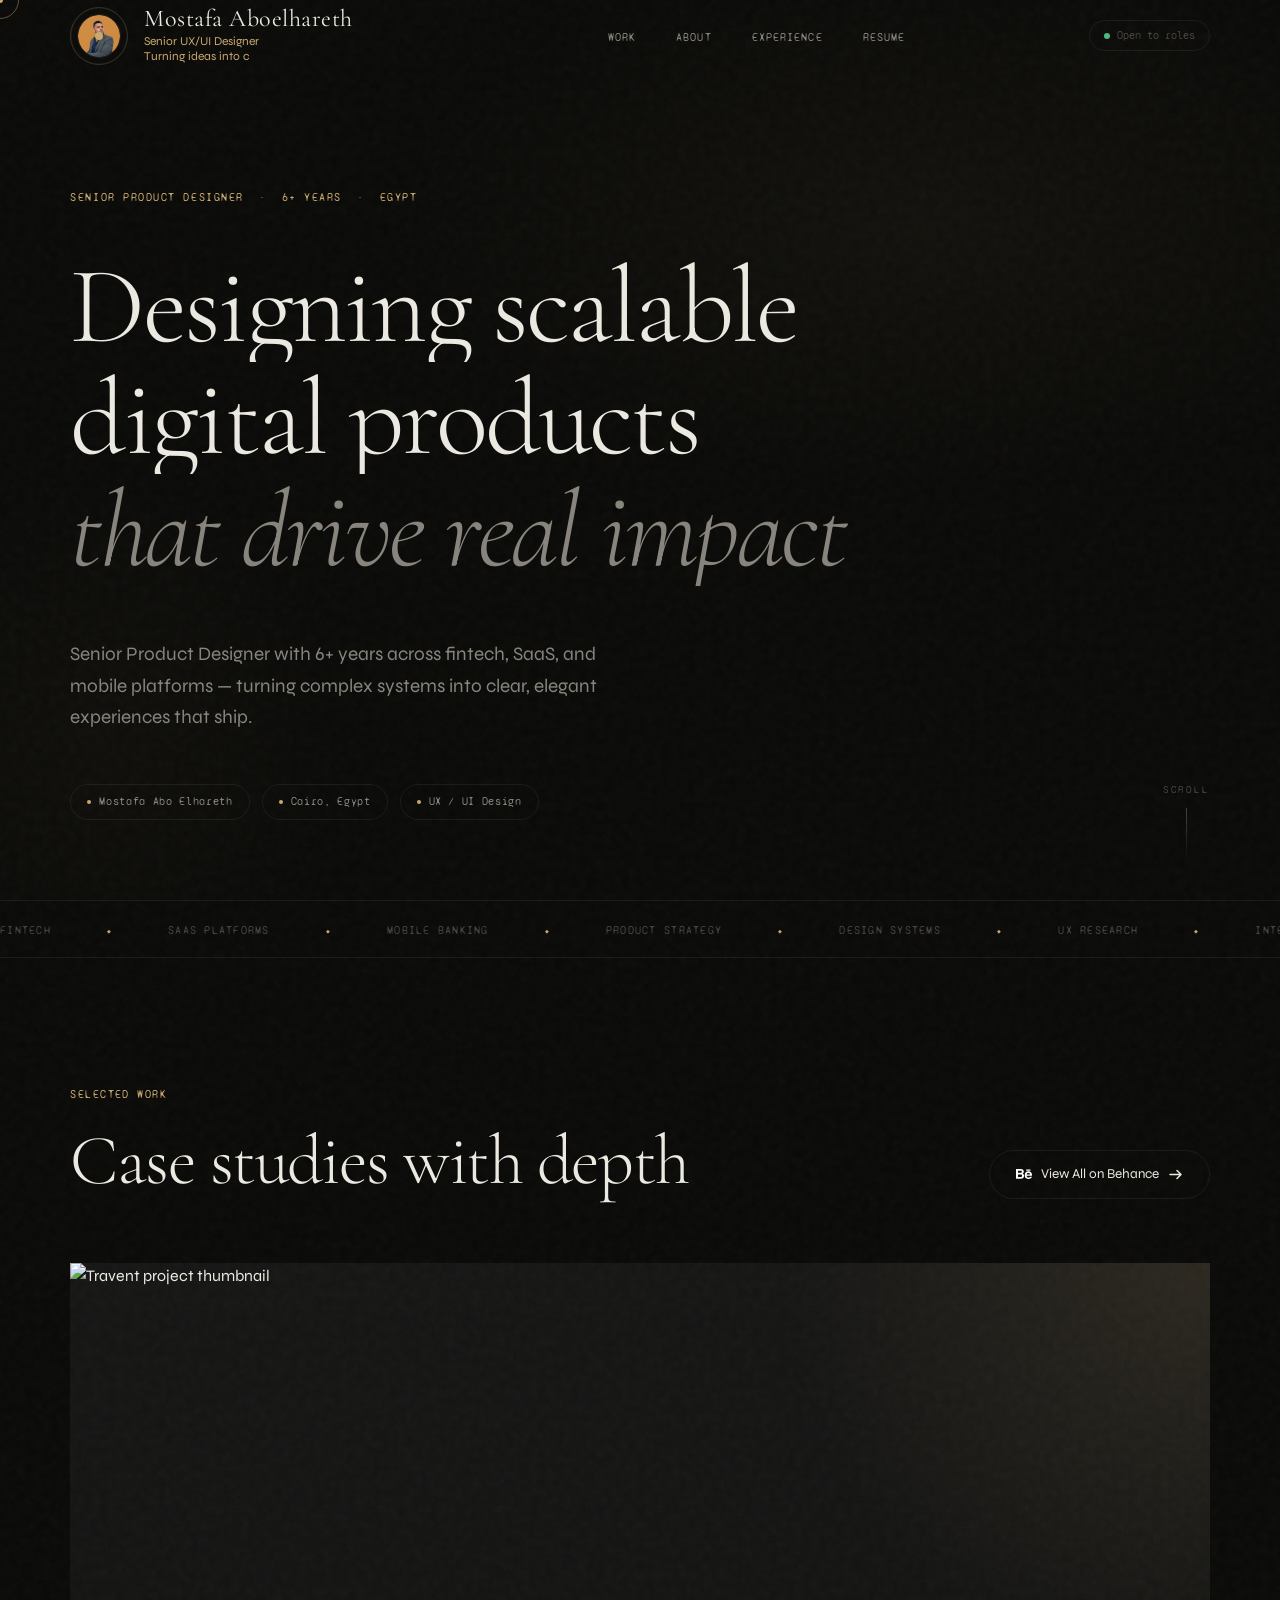
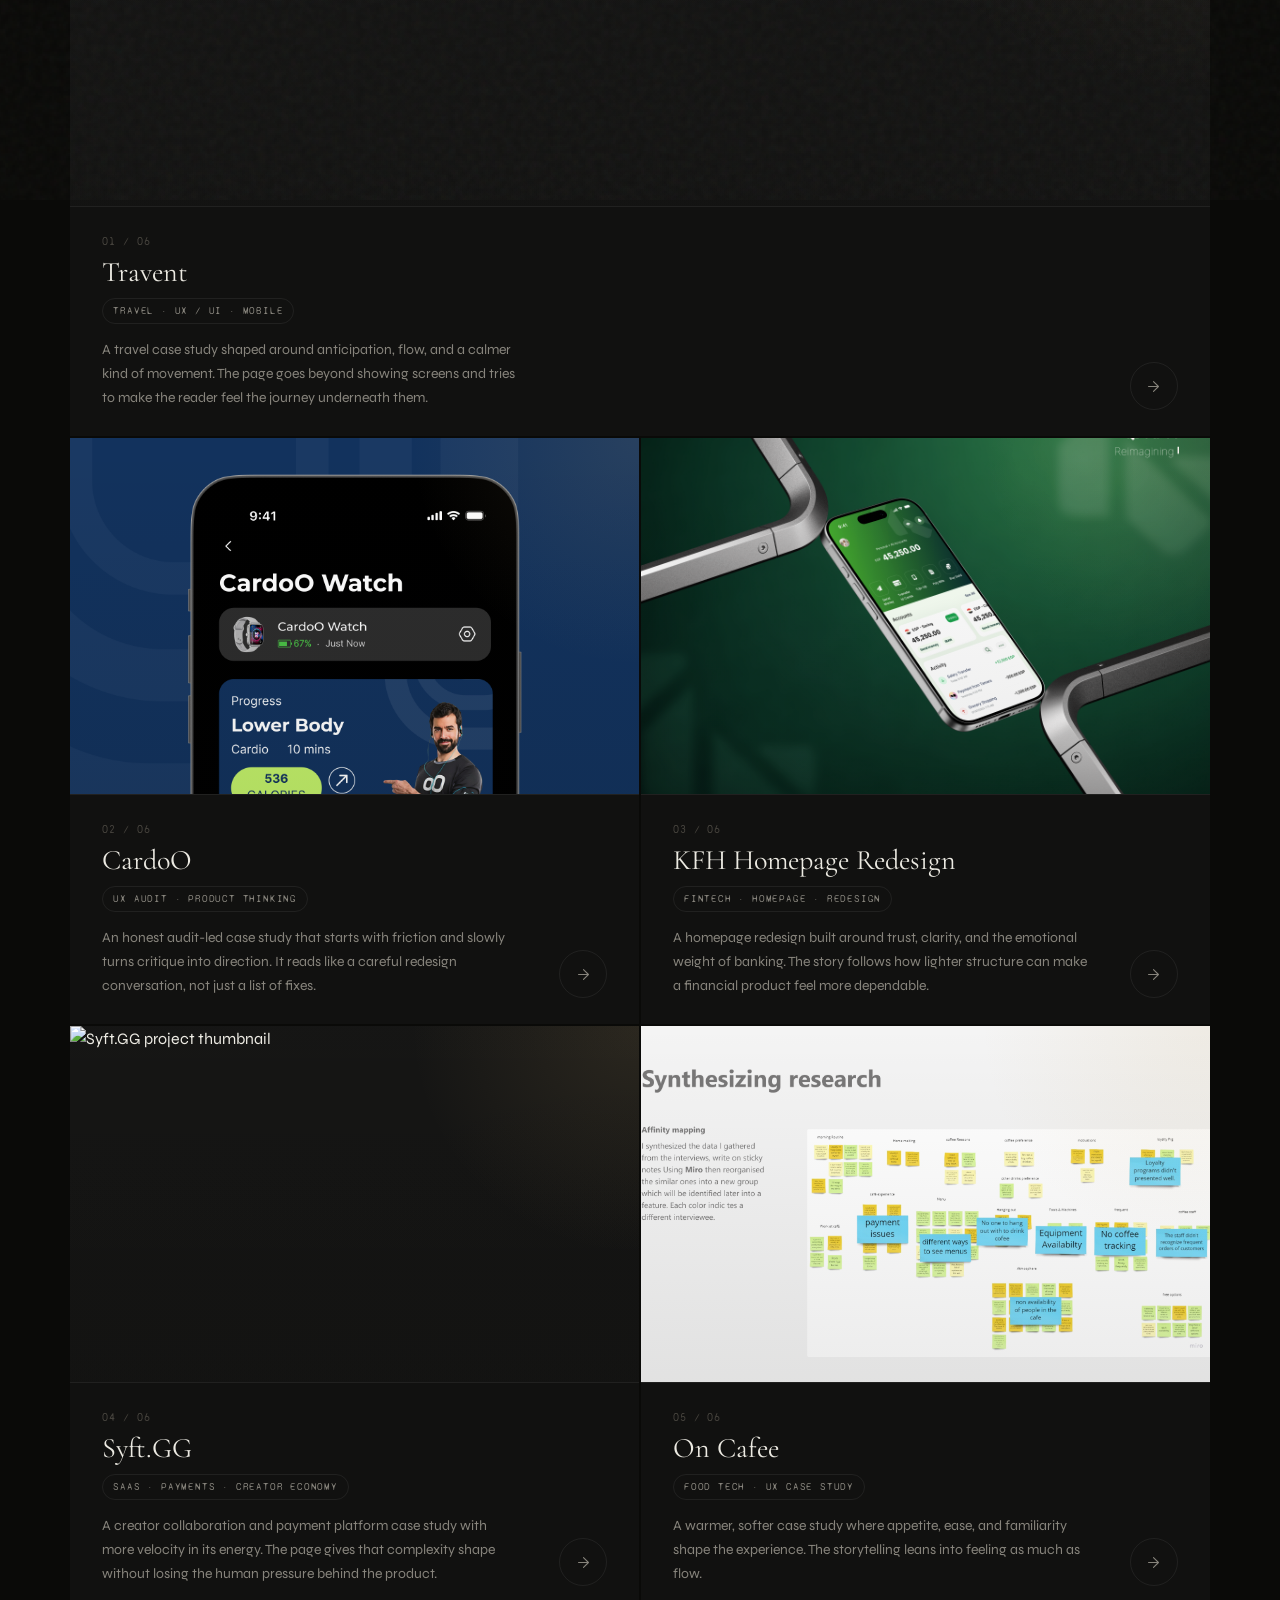
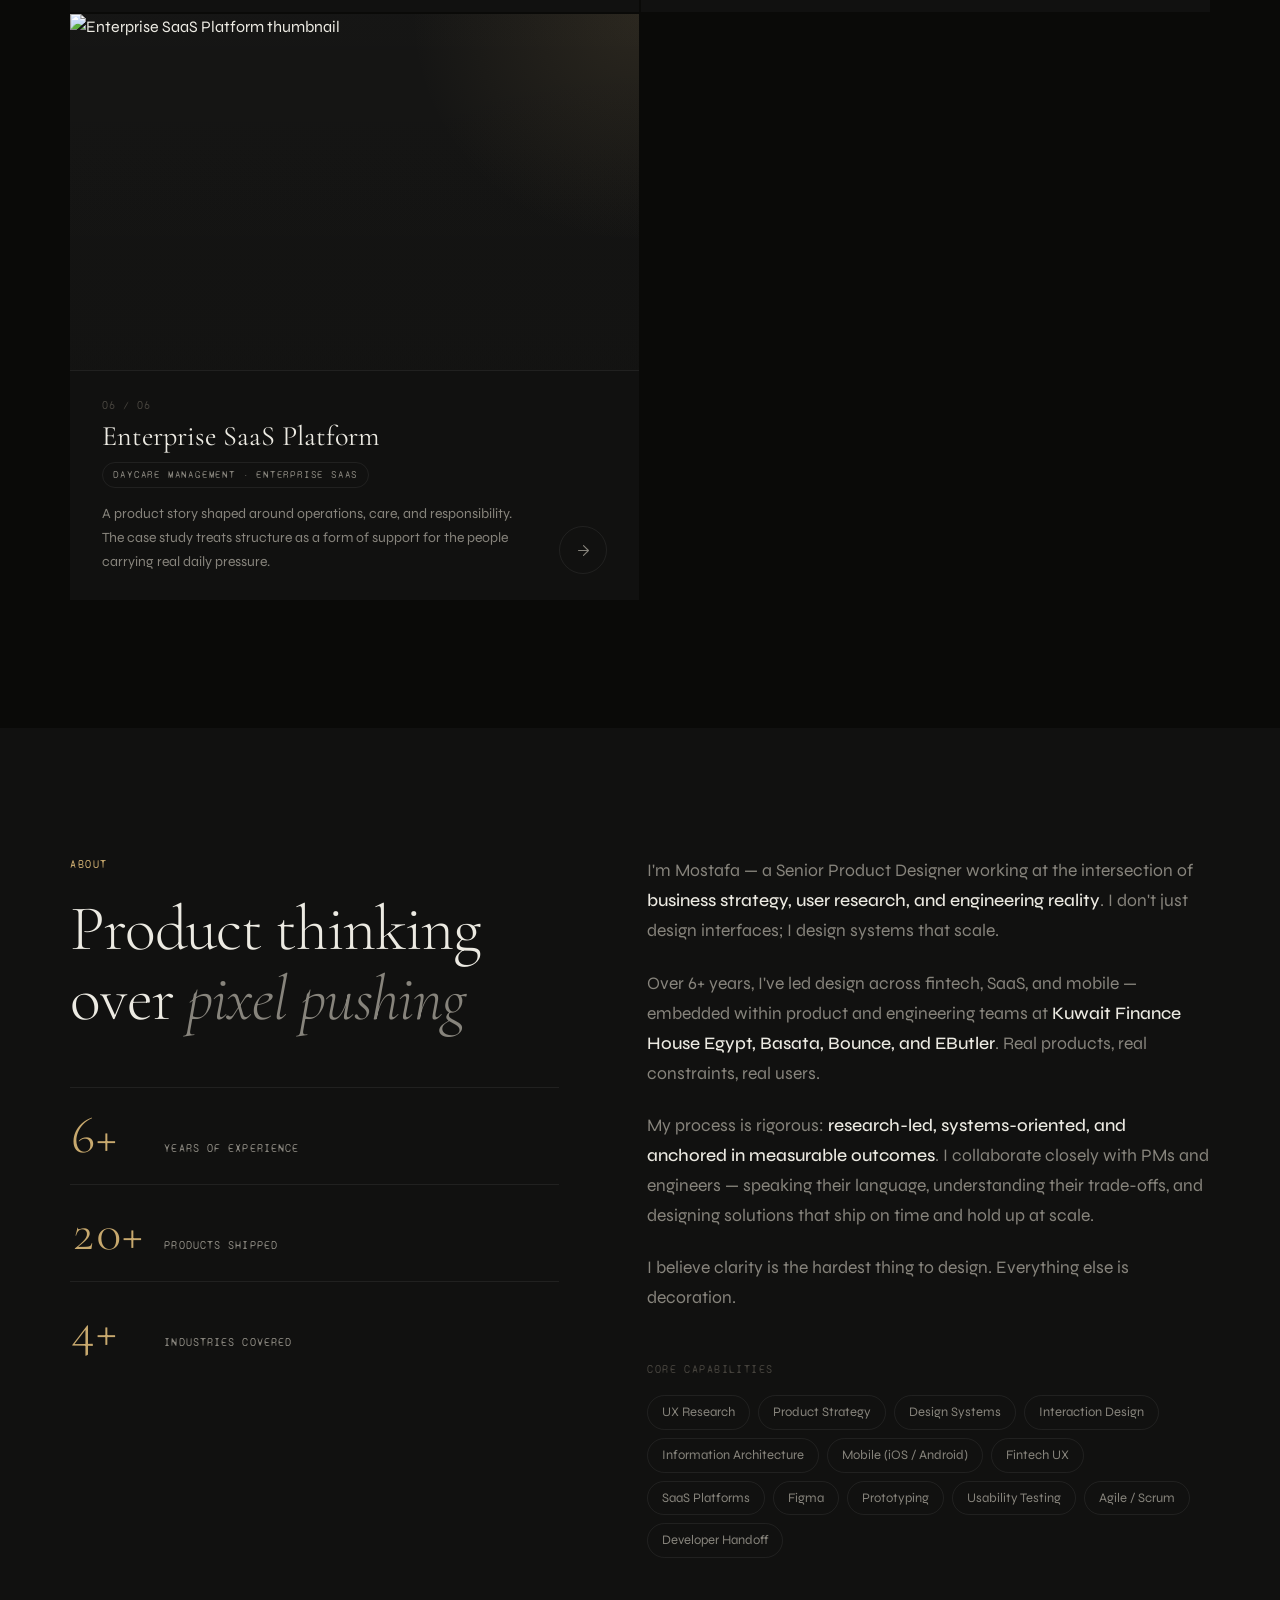
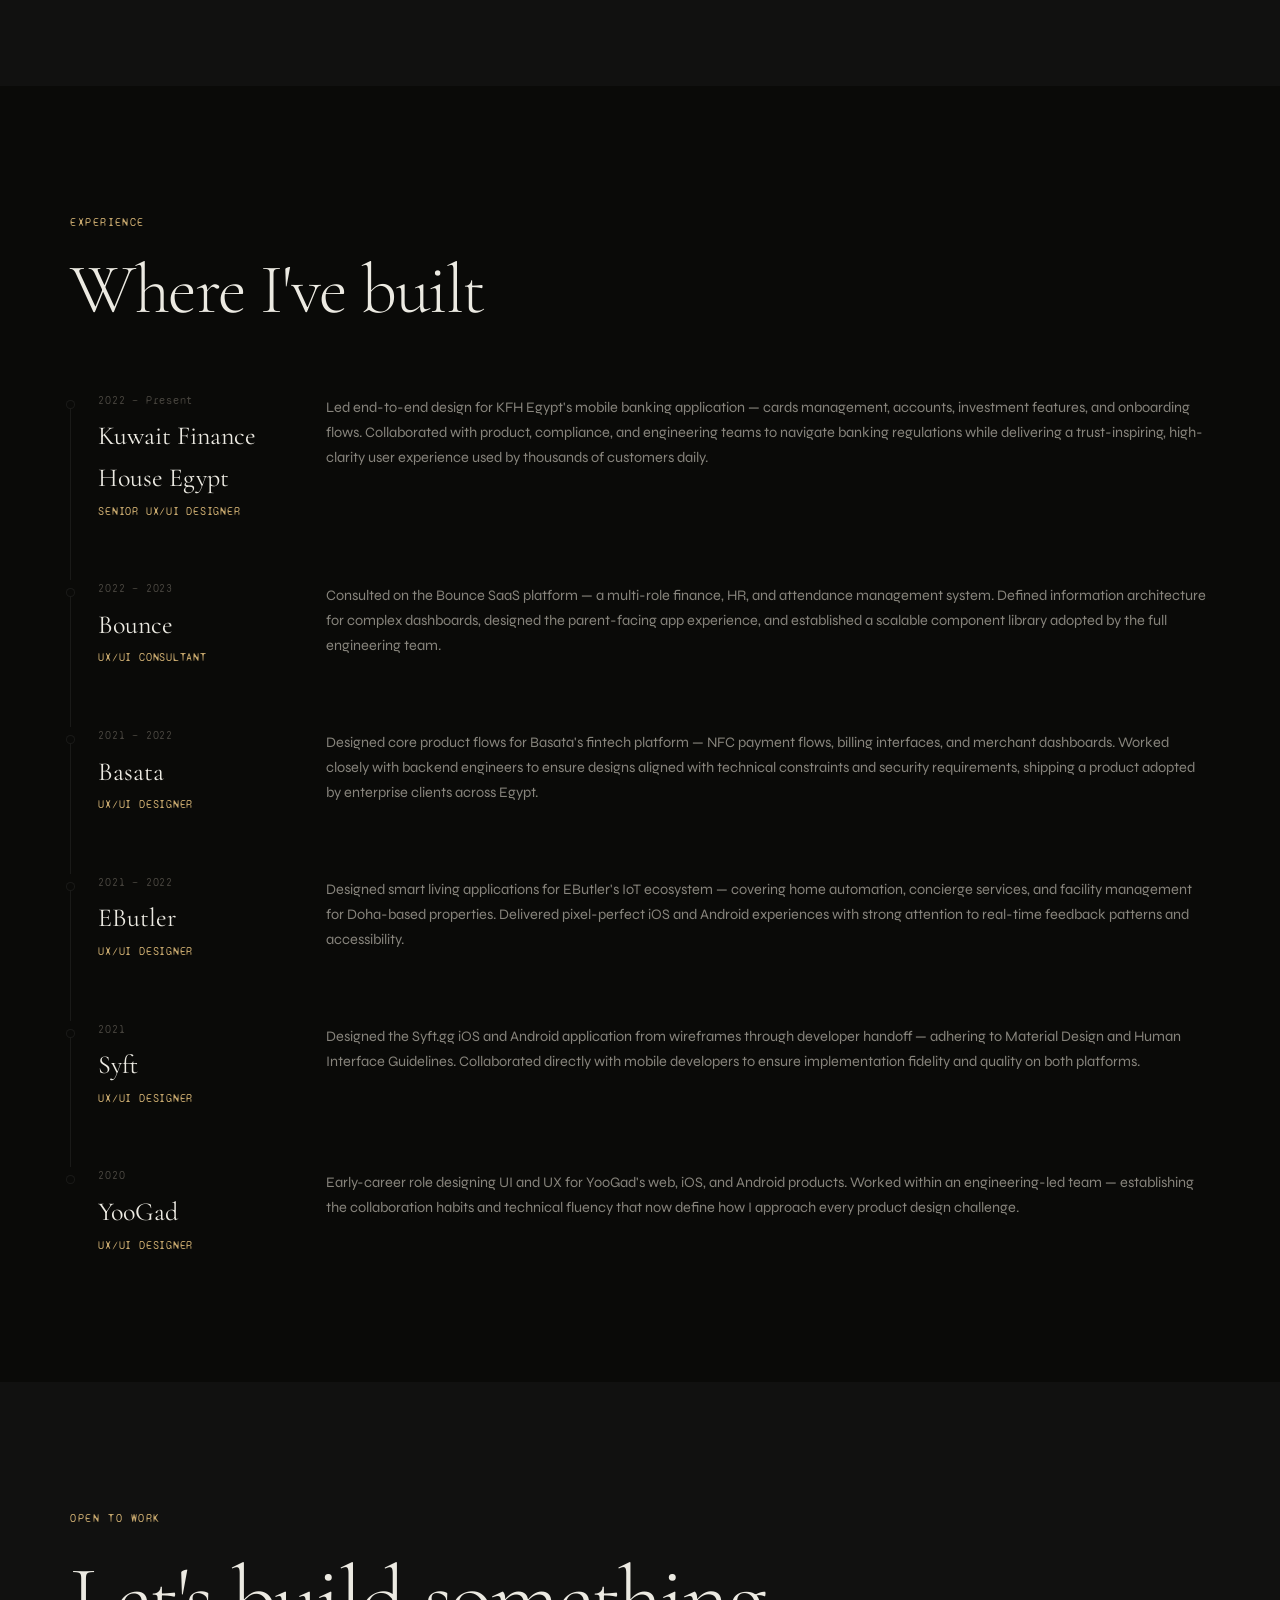
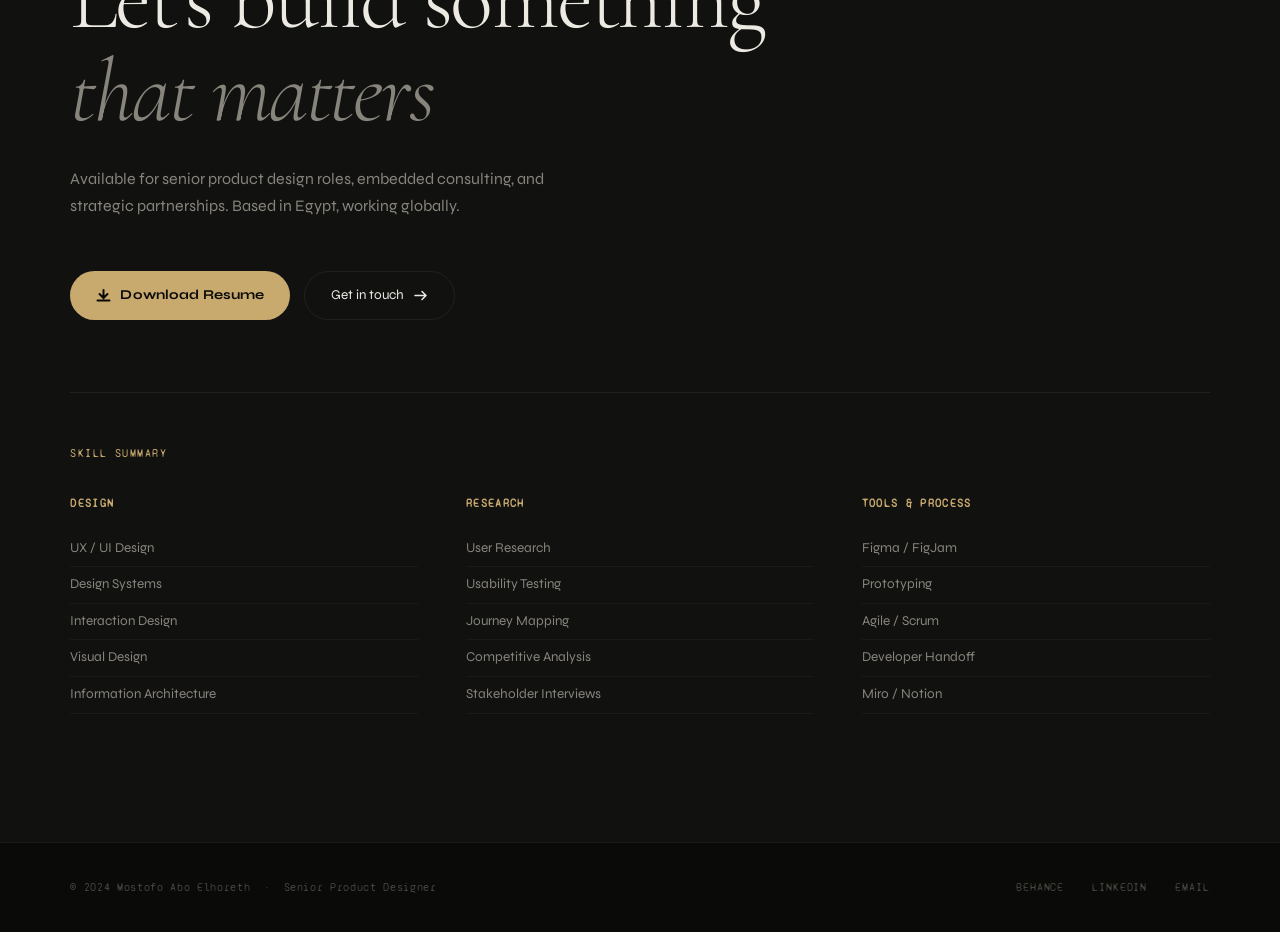
==== index.html @ 3759ece7 "Update resume link" ====
<!DOCTYPE html>
<html lang="en">
<head>
    <meta charset="UTF-8">
    <meta name="viewport" content="width=device-width, initial-scale=1.0">
    <title>Mostafa Abo Elhareth — Senior Product Designer</title>
    <meta name="description" content="Senior Product Designer with 6+ years across fintech, SaaS, and mobile platforms. Based in Egypt.">
    <link rel="preconnect" href="https://fonts.googleapis.com">
    <link rel="preconnect" href="https://fonts.gstatic.com" crossorigin>
    <link href="https://fonts.googleapis.com/css2?family=Cormorant+Garamond:ital,wght@0,300;0,400;0,500;0,600;1,300;1,400;1,500&family=Syne:wght@400;500;600;700;800&family=Syne+Mono&display=swap" rel="stylesheet">
<style>
/* =============================================
   RESET & BASE
============================================= */
*, *::before, *::after {
    margin: 0; padding: 0; box-sizing: border-box;
}

:root {
    --bg:        #0A0A08;
    --surface:   #111110;
    --raised:    #1B1B18;
    --border:    rgba(255,255,255,0.065);
    --border-2:  rgba(255,255,255,0.04);
    --text-1:    #ECEAE2;
    --text-2:    #87847C;
    --text-3:    #46433D;
    --accent:    #C8A96E;
    --accent-h:  #DFC08A;
    --accent-dim:rgba(200,169,110,0.12);

    --fd: 'Cormorant Garamond', Georgia, serif;
    --fu: 'Syne', system-ui, sans-serif;
    --fm: 'Syne Mono', monospace;

    --ease:  cubic-bezier(0.16,1,0.3,1);
    --ease2: cubic-bezier(0.65,0,0.35,1);

    --px: clamp(24px, 5.5vw, 88px);
    --nav: 72px;
}

html { font-size: 16px; scroll-behavior: smooth; -webkit-font-smoothing: antialiased; }

body {
    background: var(--bg);
    color: var(--text-1);
    font-family: var(--fu);
    line-height: 1.6;
    overflow-x: hidden;
    cursor: none;
}

a  { color: inherit; text-decoration: none; cursor: none; }
img { display: block; max-width: 100%; }
button { cursor: none; font-family: inherit; background: none; border: none; }
ul { list-style: none; }

/* =============================================
   GRAIN
============================================= */
.grain {
    position: fixed; inset: -200%; width: 400%; height: 400%;
    background-image: url("data:image/svg+xml,%3Csvg viewBox='0 0 512 512' xmlns='http://www.w3.org/2000/svg'%3E%3Cfilter id='n'%3E%3CfeTurbulence type='fractalNoise' baseFrequency='0.85' numOctaves='4' stitchTiles='stitch'/%3E%3C/filter%3E%3Crect width='100%25' height='100%25' filter='url(%23n)'/%3E%3C/svg%3E");
    opacity: 0.038; pointer-events: none; z-index: 9998;
    animation: grain 8s steps(10) infinite;
}
@keyframes grain {
    0%,100%{transform:translate(0,0)} 10%{transform:translate(-5%,-10%)}
    20%{transform:translate(-15%,5%)} 30%{transform:translate(7%,-25%)}
    40%{transform:translate(-5%,25%)} 50%{transform:translate(-15%,10%)}
    60%{transform:translate(15%,0)}  70%{transform:translate(0,15%)}
    80%{transform:translate(3%,35%)} 90%{transform:translate(-10%,10%)}
}

/* =============================================
   CURSOR
============================================= */
.c-dot {
    position: fixed; width: 6px; height: 6px;
    background: var(--accent); border-radius: 50%;
    pointer-events: none; z-index: 10001;
    transform: translate(-50%,-50%);
    transition: width .35s var(--ease), height .35s var(--ease), opacity .3s, background .3s;
}
.c-ring {
    position: fixed; width: 38px; height: 38px;
    border: 1px solid rgba(200,169,110,.45); border-radius: 50%;
    pointer-events: none; z-index: 10000;
    transform: translate(-50%,-50%);
    transition: width .45s var(--ease), height .45s var(--ease), border-color .3s, background .3s;
}
.c-dot.h { width: 0; height: 0; opacity: 0; }
.c-ring.h { width: 68px; height: 68px; border-color: var(--accent); background: var(--accent-dim); }

/* =============================================
   PROGRESS BAR
============================================= */
#prog {
    position: fixed; top: 0; left: 0; height: 1.5px;
    background: var(--accent); z-index: 10002;
    transform-origin: left; transform: scaleX(0);
    will-change: transform;
}

/* =============================================
   MOBILE MENU
============================================= */
.mob-menu {
    position: fixed; inset: 0; background: var(--bg); z-index: 998;
    display: flex; flex-direction: column; align-items: center; justify-content: center; gap: 8px;
    transform: translateY(-100%); transition: transform .7s var(--ease);
}
.mob-menu.open { transform: translateY(0); }
.mob-menu a {
    font-family: var(--fd); font-size: clamp(36px, 8vw, 72px);
    font-weight: 300; color: var(--text-2); padding: 12px 24px;
    transition: color .3s;
}
.mob-menu a:hover { color: var(--text-1); }

/* =============================================
   NAV
============================================= */
nav {
    position: fixed; top: 0; left: 0; right: 0; height: var(--nav); z-index: 999;
    display: flex; align-items: center; justify-content: space-between;
    padding: 0 var(--px);
    transition: background .5s, border-color .5s;
    border-bottom: 1px solid transparent;
}
nav.s {
    background: rgba(10,10,8,.88);
    backdrop-filter: blur(24px);
    border-color: var(--border);
}
.nav-logo {
    display:flex; align-items:center; gap:16px;
    z-index: 1000;
}
.nav-logo span { color: var(--accent); }

.nav-orbit {
    position: relative;
    width: 58px;
    height: 58px;
    flex-shrink: 0;
}

.nav-orbit::before {
    content:'';
    position:absolute; inset:0;
    border-radius:50%;
    border:1px solid rgba(200,169,110,.24);
    box-shadow: inset 0 0 0 1px rgba(255,255,255,.03);
}

.nav-orbit::after {
    content:'';
    position:absolute;
    top:50%;
    left:50%;
    width:8px;
    height:8px;
    margin:-4px;
    border-radius:50%;
    background: var(--accent);
    box-shadow: 0 0 12px rgba(200,169,110,.48);
    transform-origin: 0 -24px;
    animation: orbit 8.8s linear infinite;
}

.nav-avatar {
    width: 44px;
    height: 44px;
    border-radius: 50%;
    object-fit: cover;
    position: absolute;
    top: 7px;
    left: 7px;
    border: 1px solid rgba(255,255,255,.08);
}

.nav-copy {
    display:flex;
    flex-direction:column;
    gap:3px;
    min-width: 0;
}

.nav-name {
    font-family: var(--fd);
    font-size: 24px;
    font-weight: 400;
    letter-spacing: .02em;
    line-height: 1;
}

.nav-role {
    font-size: 12px;
    color: var(--text-2);
    line-height: 1.25;
    min-height: 16px;
}

.nav-role-static {
    display:block;
    color: var(--text-2);
}

.nav-role-dynamic {
    display:inline-block;
    color: var(--text-3);
    min-width: 280px;
    min-height: 15px;
}

.nav-role-dynamic.writing {
    animation: caretBlink .85s steps(1) infinite;
}

.nav-role-dynamic .char {
    display: inline-block;
    opacity: 0;
    transform: translateY(4px) rotate(2deg);
}

.nav-role-dynamic .char.on {
    opacity: 1;
    transform: translateY(0) rotate(0deg);
    transition: opacity .16s var(--ease), transform .16s var(--ease);
}

@keyframes orbit {
    from { transform: rotate(0deg) translateY(-24px) rotate(0deg); }
    to { transform: rotate(360deg) translateY(-24px) rotate(-360deg); }
}

@keyframes caretBlink {
    0%, 49% { border-right-color: rgba(200,169,110,.45); }
    50%, 100% { border-right-color: transparent; }
}

.nav-links { display: flex; align-items: center; gap: 40px; }
.nav-links a {
    font-family: var(--fm); font-size: 11px; letter-spacing: .1em;
    text-transform: uppercase; color: var(--text-2);
    transition: color .3s;
}
.nav-links a:hover { color: var(--text-1); }

.nav-pill {
    display: flex; align-items: center; gap: 7px;
    padding: 6px 14px; border: 1px solid var(--border); border-radius: 100px;
    font-family: var(--fm); font-size: 11px; color: var(--text-3);
}
.nav-pill-dot {
    width: 6px; height: 6px; background: #4DB882; border-radius: 50%;
    animation: pulse 2.2s ease-in-out infinite;
}
@keyframes pulse {
    0%,100%{ opacity:1; box-shadow: 0 0 0 0 rgba(77,184,130,.4); }
    50%{ opacity:.8; box-shadow: 0 0 0 5px rgba(77,184,130,0); }
}

.mob-toggle {
    display: none; flex-direction: column; gap: 5px;
    width: 28px; z-index: 1000; background: none; border: none;
}
.mob-toggle span {
    display: block; height: 1px; background: var(--text-2);
    transition: all .4s var(--ease); transform-origin: center;
}
.mob-toggle.open span:nth-child(1) { transform: translateY(6px) rotate(45deg); }
.mob-toggle.open span:nth-child(2) { transform: translateY(-6px) rotate(-45deg); }

/* =============================================
   HERO
============================================= */
.hero {
    min-height: 100svh; padding: var(--nav) var(--px) 80px;
    display: flex; flex-direction: column; justify-content: flex-end;
    position: relative; overflow: hidden;
}
.hero-glow {
    position: absolute; inset: 0; pointer-events: none;
    background:
        radial-gradient(ellipse 65% 45% at 72% 25%, rgba(200,169,110,.042) 0%, transparent 65%),
        radial-gradient(ellipse 35% 55% at 8% 82%,  rgba(200,169,110,.028) 0%, transparent 55%);
}

.hero-tag {
    font-family: var(--fm); font-size: 11px; letter-spacing: .14em;
    text-transform: uppercase; color: var(--accent); margin-bottom: 44px;
    opacity: 0; animation: fu .9s var(--ease) .15s forwards;
}

.hero-h1 {
    font-family: var(--fd);
    font-size: clamp(48px, 8.5vw, 124px);
    font-weight: 300; line-height: 1.03; letter-spacing: -.025em;
    margin-bottom: 52px;
}
.h-line { display: block; overflow: hidden; }
.h-inner {
    display: block; transform: translateY(110%);
    animation: su 1.05s var(--ease) forwards;
}
.h-line:nth-child(1) .h-inner { animation-delay: .35s; }
.h-line:nth-child(2) .h-inner { animation-delay: .52s; }
.h-line:nth-child(3) .h-inner { animation-delay: .68s; font-style: italic; color: var(--text-2); }

@keyframes su { to { transform: translateY(0); } }
@keyframes fu { from { opacity:0; transform:translateY(10px); } to { opacity:1; transform:translateY(0); } }

.hero-sub {
    font-size: clamp(15px,1.55vw,19px); color: var(--text-2);
    max-width: 540px; font-weight: 400; line-height: 1.65;
    opacity: 0; animation: fu .9s var(--ease) .95s forwards;
    margin-bottom: 52px;
}

.hero-chips {
    display: flex; gap: 12px; flex-wrap: wrap;
    opacity: 0; animation: fu .9s var(--ease) 1.2s forwards;
}
.chip {
    display: inline-flex; align-items: center; gap: 8px;
    padding: 8px 16px; border: 1px solid var(--border); border-radius: 100px;
    font-family: var(--fm); font-size: 11px; letter-spacing: .06em; color: var(--text-2);
}
.chip-dot { width: 4px; height: 4px; background: var(--accent); border-radius: 50%; }

.scroll-cue {
    position: absolute; bottom: 40px; right: var(--px);
    display: flex; flex-direction: column; align-items: center; gap: 10px;
    font-family: var(--fm); font-size: 10px; letter-spacing: .18em;
    text-transform: uppercase; color: var(--text-3);
    opacity: 0; animation: fu .9s var(--ease) 1.5s forwards;
}
.scroll-cue-line {
    width: 1px; height: 52px;
    background: linear-gradient(to bottom, var(--text-3), transparent);
    animation: scl 2.2s ease-in-out 2s infinite;
}
@keyframes scl {
    0%   { transform: scaleY(0); transform-origin: top; }
    49%  { transform: scaleY(1); transform-origin: top; }
    51%  { transform: scaleY(1); transform-origin: bottom; }
    100% { transform: scaleY(0); transform-origin: bottom; }
}

/* =============================================
   MARQUEE
============================================= */
.marquee {
    border-top: 1px solid var(--border); border-bottom: 1px solid var(--border);
    overflow: hidden; white-space: nowrap; padding: 15px 0;
}
.marquee-inner {
    display: inline-flex; gap: 56px;
    animation: marq 28s linear infinite;
}
.marquee-item {
    display: inline-flex; align-items: center; gap: 56px;
    font-family: var(--fm); font-size: 10.5px; letter-spacing: .12em;
    text-transform: uppercase; color: var(--text-3);
}
.msep { color: var(--accent); font-size: 5px; }
@keyframes marq { from{transform:translateX(0)} to{transform:translateX(-50%)} }

/* =============================================
   SHARED SECTION PATTERNS
============================================= */
.s-label {
    font-family: var(--fm); font-size: 11px; letter-spacing: .13em;
    text-transform: uppercase; color: var(--accent); margin-bottom: 20px;
}
.s-title {
    font-family: var(--fd); font-size: clamp(36px,5.5vw,76px);
    font-weight: 300; line-height: 1.08; letter-spacing: -.022em;
}
.s-header {
    display: flex; align-items: flex-end; justify-content: space-between;
    margin-bottom: 64px; gap: 24px; flex-wrap: wrap;
}

/* Scroll reveal */
.rv {
    opacity: 0; transform: translateY(28px);
    transition: opacity .9s var(--ease), transform .9s var(--ease);
}
.rv.on { opacity: 1; transform: translateY(0); }

/* =============================================
   WORK
============================================= */
.work { padding: 128px var(--px); }

.work-grid {
    display: grid;
    grid-template-columns: 1fr 1fr;
    gap: 2px;
}

.pc {
    position: relative; overflow: hidden;
    background: var(--surface); cursor: none;
    transition: opacity .4s;
}
.pc:first-child { grid-column: 1 / -1; }

.pc-vis {
    width: 100%; aspect-ratio: 16/9; overflow: hidden; position: relative;
}
.pc:first-child .pc-vis { aspect-ratio: 21/9; }

.pc-vis-in {
    position: absolute; inset: 0;
    transition: transform .9s var(--ease);
}
.pc:hover .pc-vis-in { transform: scale(1.035); }

/* --- PROJECT VISUAL THEMES --- */
.v-bounce {
    background: linear-gradient(140deg,#0C1830 0%,#172248 45%,#090F1D 100%);
}
.v-bounce::before {
    content:''; position:absolute; inset:0;
    background:
        radial-gradient(ellipse 55% 50% at 68% 38%, rgba(99,153,255,.07) 0%, transparent 65%),
        radial-gradient(ellipse 30% 40% at 15% 75%, rgba(200,169,110,.055) 0%, transparent 55%);
}

.v-kfh {
    background: linear-gradient(140deg,#0D1C10 0%,#163020 45%,#09140B 100%);
}
.v-kfh::before {
    content:''; position:absolute; inset:0;
    background: radial-gradient(ellipse 60% 55% at 48% 48%, rgba(200,169,110,.07) 0%, transparent 65%);
}

.v-basata {
    background: linear-gradient(140deg,#10102A 0%,#1C1C46 45%,#0C0C1E 100%);
}
.v-basata::before {
    content:''; position:absolute; inset:0;
    background: radial-gradient(ellipse 50% 60% at 32% 50%, rgba(100,80,220,.08) 0%, transparent 60%);
}

.v-voxly {
    background: linear-gradient(140deg,#1C1030 0%,#311855 45%,#160A28 100%);
}
.v-voxly::before {
    content:''; position:absolute; inset:0;
    background: radial-gradient(ellipse 60% 60% at 52% 42%, rgba(160,80,255,.1) 0%, transparent 60%);
}

.v-ebutler {
    background: linear-gradient(140deg,#1C1408 0%,#30220E 45%,#140F06 100%);
}
.v-ebutler::before {
    content:''; position:absolute; inset:0;
    background: radial-gradient(ellipse 55% 55% at 62% 42%, rgba(200,169,110,.1) 0%, transparent 60%);
}

/* --- CSS art mock UIs --- */
.mock { position:absolute; inset:0; display:flex; align-items:center; justify-content:center; padding:32px; }

/* Dashboard grid for Bounce */
.dash {
    display:grid; grid-template-columns: repeat(3,1fr); gap:8px;
    width:100%; max-width:680px;
}
.d-card {
    background: rgba(255,255,255,.038); border:1px solid rgba(255,255,255,.055);
    border-radius:8px; padding:16px; aspect-ratio:4/3; overflow:hidden;
}
.d-label { width:38%; height:3.5px; background:rgba(255,255,255,.09); border-radius:2px; margin-bottom:10px; }
.d-val   { width:65%; height:7px;   background:rgba(200,169,110,.3);  border-radius:2px; margin-bottom:6px; }
.d-bars  { display:flex; align-items:flex-end; gap:3px; height:36px; margin-top:8px; }
.d-bar   { flex:1; border-radius:2px; background:rgba(99,153,255,.2); }
.d-line  { height:3px; background:rgba(255,255,255,.05); border-radius:2px; margin-top:5px; }

/* Phone for KFH */
.phone {
    width:108px; aspect-ratio:9/19;
    background:rgba(255,255,255,.028); border:1px solid rgba(255,255,255,.09);
    border-radius:24px; padding:10px 8px; flex-shrink:0;
}
.phone-notch { width:28px; height:5px; background:rgba(255,255,255,.09); border-radius:3px; margin:0 auto 10px; }
.card-stripe {
    width:100%; aspect-ratio:8/5;
    background:linear-gradient(135deg,rgba(200,169,110,.16),rgba(200,169,110,.05));
    border:1px solid rgba(200,169,110,.18); border-radius:7px; margin-bottom:8px;
}
.p-row { height:3.5px; background:rgba(255,255,255,.07); border-radius:2px; margin-bottom:5px; }

/* Payment card for Basata */
.pay-card {
    width:195px; aspect-ratio:16/10;
    background:linear-gradient(135deg,rgba(80,60,200,.22),rgba(60,40,160,.1));
    border:1px solid rgba(100,80,255,.2); border-radius:12px; padding:16px;
}
.chip-rect { width:23px; height:17px; background:rgba(200,169,110,.35); border-radius:4px; margin-bottom:18px; }
.card-nums { display:flex; gap:7px; }
.cn { width:28px; height:3.5px; background:rgba(255,255,255,.22); border-radius:2px; }
.pay-actions { display:flex; gap:6px; margin-top:12px; }
.pay-btn { flex:1; height:30px; border-radius:7px; border:1px solid rgba(100,80,255,.25); background:rgba(100,80,200,.12); }
.pay-btn-g { border-color:rgba(200,169,110,.25); background:rgba(200,169,110,.12); }

/* Waveform for Voxly */
.wave-wrap { display:flex; align-items:center; gap:3.5px; height:80px; }
.wb { width:3px; border-radius:2px; background:rgba(160,80,255,.5); }

/* Home grid for EButler */
.home-grid { display:grid; grid-template-columns:1fr 1fr; gap:7px; width:175px; }
.h-tile {
    background:rgba(255,255,255,.04); border:1px solid rgba(255,255,255,.06);
    border-radius:12px; padding:12px; display:flex; flex-direction:column;
    justify-content:space-between; aspect-ratio:1;
}
.h-icon  { width:18px; height:18px; border-radius:50%; background:rgba(200,169,110,.22); }
.h-tog   { width:26px; height:13px; border-radius:7px; background:rgba(200,169,110,.3); }

/* --- Project card info bar --- */
.pc-info {
    padding: 26px 32px; border-top:1px solid var(--border);
    display:flex; align-items:flex-end; justify-content:space-between; gap:24px;
}
.pc-num  { font-family:var(--fm); font-size:11px; color:var(--text-3); letter-spacing:.08em; margin-bottom:6px; }
.pc-name { font-family:var(--fd); font-size:clamp(19px,2.2vw,30px); font-weight:400; line-height:1.2; margin-bottom:6px; }
.pc-tag  {
    display:inline-flex; padding:4px 10px;
    border:1px solid var(--border); border-radius:100px;
    font-family:var(--fm); font-size:10px; letter-spacing:.08em;
    text-transform:uppercase; color:var(--text-2);
}
.pc-arrow {
    width:48px; height:48px; border:1px solid var(--border); border-radius:50%;
    display:flex; align-items:center; justify-content:center; flex-shrink:0;
    transition: border-color .35s, background .35s;
}
.pc-arrow svg { width:17px; height:17px; stroke:var(--text-2); transition: stroke .35s, transform .4s var(--ease); }
.pc:hover .pc-arrow { border-color:var(--accent); background:var(--accent-dim); }
.pc:hover .pc-arrow svg { stroke:var(--accent); transform:rotate(-45deg); }

.project-card-link {
    display: block;
    color: inherit;
}

.project-card .pc-vis,
.project-card:first-child .pc-vis {
    aspect-ratio: 16/10;
    background: linear-gradient(180deg, rgba(255,255,255,.02), rgba(255,255,255,.01));
}

.project-card:first-child .pc-vis {
    aspect-ratio: 21/10;
}

.project-thumb {
    width: 100%;
    height: 100%;
    object-fit: cover;
    filter: saturate(.94) contrast(1.02);
    transition: transform 1.1s var(--ease), filter .45s var(--ease);
}

.project-card .pc-vis::after {
    content: '';
    position: absolute;
    inset: 0;
    background:
        linear-gradient(180deg, rgba(10,10,8,0) 0%, rgba(10,10,8,.08) 100%),
        radial-gradient(circle at top right, rgba(200,169,110,.12), transparent 34%);
    pointer-events: none;
}

.project-card:hover .project-thumb {
    transform: scale(1.035);
    filter: saturate(1) contrast(1.04);
}

.pc-copy {
    margin-top: 14px;
    color: var(--text-2);
    font-size: 14px;
    line-height: 1.72;
    max-width: 52ch;
}

/* =============================================
   ABOUT
============================================= */
.about { padding:128px var(--px); background:var(--surface); }

.about-grid { display:grid; grid-template-columns:1fr 1.15fr; gap:88px; align-items:start; }

.a-title {
    font-family:var(--fd); font-size:clamp(38px,5vw,68px);
    font-weight:300; line-height:1.1; letter-spacing:-.02em; margin-bottom:52px;
}
.a-title em { font-style:italic; color:var(--text-2); }

.stats { display:flex; flex-direction:column; gap:0; }
.stat {
    display:flex; align-items:baseline; gap:14px;
    padding: 22px 0; border-top:1px solid var(--border);
}
.stat-n {
    font-family:var(--fd); font-size:52px; font-weight:300; line-height:1;
    color:var(--accent); font-variant-numeric:tabular-nums;
    min-width: 80px;
}
.stat-l { font-family:var(--fm); font-size:11px; letter-spacing:.1em; text-transform:uppercase; color:var(--text-2); }

.copy { font-size:clamp(15px,1.45vw,17.5px); color:var(--text-2); line-height:1.72; margin-bottom:22px; }
.copy strong { color:var(--text-1); font-weight:500; }

.sk-label { font-family:var(--fm); font-size:11px; letter-spacing:.13em; text-transform:uppercase; color:var(--text-3); margin:48px 0 16px; }
.sk-wrap { display:flex; flex-wrap:wrap; gap:8px; }
.sk {
    padding:6px 14px; border:1px solid var(--border); border-radius:100px;
    font-size:13px; color:var(--text-2);
    transition: border-color .3s, color .3s, background .3s;
}
.sk:hover { border-color:var(--accent); color:var(--accent); background:var(--accent-dim); }

/* =============================================
   EXPERIENCE
============================================= */
.xp { padding:128px var(--px); }

.timeline { margin-top:64px; }

.te {
    position:relative; display:grid;
    grid-template-columns:180px 1fr; gap:48px;
    padding: 0 0 60px 28px;
}
.te:last-child { padding-bottom:0; }

.te::before {
    content:''; position:absolute; left:0; top:14px; bottom:0;
    width:1px; background:var(--border);
}
.te:last-child::before { display:none; }

.te-dot {
    position:absolute; left:-4px; top:8px;
    width:9px; height:9px; border-radius:50%;
    background:var(--bg); border:1px solid var(--border);
    transition: background .35s, border-color .35s;
    z-index:1;
}
.te:hover .te-dot { background:var(--accent); border-color:var(--accent); }

.te-yr   { font-family:var(--fm); font-size:11px; letter-spacing:.07em; color:var(--text-3); margin-bottom:6px; }
.te-co   { font-family:var(--fd); font-size:26px; font-weight:400; color:var(--text-1); margin-bottom:4px; }
.te-role { font-family:var(--fm); font-size:11px; letter-spacing:.07em; text-transform:uppercase; color:var(--accent); }

.te-body { padding-top:4px; font-size:14.5px; color:var(--text-2); line-height:1.72; }

/* =============================================
   RESUME / CTA
============================================= */
.cta { padding:128px var(--px); background:var(--surface); }

.cta-eye  { font-family:var(--fm); font-size:11px; letter-spacing:.14em; text-transform:uppercase; color:var(--accent); margin-bottom:24px; }
.cta-h    { font-family:var(--fd); font-size:clamp(44px,7vw,96px); font-weight:300; line-height:1.04; letter-spacing:-.025em; margin-bottom:28px; }
.cta-h em { font-style:italic; color:var(--text-2); }
.cta-sub  { font-size:16px; color:var(--text-2); max-width:480px; margin-bottom:52px; line-height:1.65; }

.cta-btns { display:flex; gap:14px; flex-wrap:wrap; }

.btn-a {
    display:inline-flex; align-items:center; gap:9px;
    padding:13px 26px; background:var(--accent); color:var(--bg);
    font-family:var(--fu); font-size:13.5px; font-weight:700;
    border-radius:100px; letter-spacing:.01em;
    transition: background .3s, transform .4s var(--ease);
}
.btn-a:hover { background:var(--accent-h); transform:translateY(-2px); }

.btn-b {
    display:inline-flex; align-items:center; gap:9px;
    padding:13px 26px; border:1px solid var(--border); color:var(--text-1);
    font-family:var(--fu); font-size:13.5px;
    border-radius:100px;
    transition: border-color .3s, transform .4s var(--ease);
}
.btn-b:hover { border-color:var(--text-2); transform:translateY(-2px); }

.btn-icon {
    display:inline-flex;
    align-items:center;
    justify-content:center;
    width: 16px;
    height: 16px;
    flex-shrink: 0;
}

.btn-icon svg {
    width: 16px;
    height: 16px;
    fill: currentColor;
}

.btn-icon img {
    width: 16px;
    height: 16px;
    display: block;
}

.sk-sum { margin-top:72px; padding-top:52px; border-top:1px solid var(--border); }
.sk-sum-grid { display:grid; grid-template-columns:repeat(3,1fr); gap:48px; margin-top:32px; }
.sk-cat h4 {
    font-family:var(--fm); font-size:11px; letter-spacing:.12em;
    text-transform:uppercase; color:var(--accent); margin-bottom:18px;
}
.sk-cat li { font-size:13.5px; color:var(--text-2); padding:7px 0; border-bottom:1px solid var(--border-2); }

/* =============================================
   FOOTER
============================================= */
footer {
    padding: 36px var(--px); border-top:1px solid var(--border);
    display:flex; align-items:center; justify-content:space-between;
    flex-wrap:wrap; gap:16px;
}
.ft-l { font-family:var(--fm); font-size:11px; letter-spacing:.06em; color:var(--text-3); }
.ft-links { display:flex; gap:28px; }
.ft-links a {
    font-family:var(--fm); font-size:11px; letter-spacing:.08em;
    text-transform:uppercase; color:var(--text-3); transition:color .3s;
}
.ft-links a:hover { color:var(--text-1); }

/* =============================================
   RESPONSIVE
============================================= */
@media (max-width:920px) {
    :root { --px: 24px; }
    .nav-links, .nav-pill { display:none; }
    .mob-toggle { display:flex; }
    .nav-orbit { width:50px; height:50px; }
    .nav-avatar { width:38px; height:38px; top:6px; left:6px; }
    .nav-name { font-size: 20px; }
    .nav-role { max-width: 190px; }
    .work-grid { grid-template-columns:1fr; }
    .pc:first-child { grid-column:1; }
    .about-grid { grid-template-columns:1fr; gap:52px; }
    .te { grid-template-columns:1fr; gap:10px; }
    .sk-sum-grid { grid-template-columns:1fr 1fr; gap:32px; }
}
@media (max-width:560px) {
    .sk-sum-grid { grid-template-columns:1fr; }
    .hero-h1 { font-size: clamp(42px, 12vw, 72px); }
}
</style>
</head>
<body>

<!-- Grain texture -->
<div class="grain"></div>

<!-- Cursors -->
<div class="c-dot" id="cd"></div>
<div class="c-ring" id="cr"></div>

<!-- Scroll progress -->
<div id="prog"></div>

<!-- Mobile fullscreen menu -->
<div class="mob-menu" id="mobMenu">
    <a href="#work"       onclick="closeMob()">Work</a>
    <a href="#about"      onclick="closeMob()">About</a>
    <a href="#experience" onclick="closeMob()">Experience</a>
    <a href="#resume"     onclick="closeMob()">Resume</a>
</div>

<!-- ======= NAV ======= -->
<nav id="nav">
    <a href="#" class="nav-logo">
        <div class="nav-orbit">
            <img src="assets/My Portfolio Image.png" alt="Mostafa portrait" class="nav-avatar">
        </div>
        <div class="nav-copy">
            <div class="nav-name">Mostafa Aboelhareth</div>
            <div class="nav-role">
                <span class="nav-role-static">Senior UX/UI Designer</span>
                <span class="nav-role-dynamic writing" id="navRoleDynamic">Turning ideas into clear flows</span>
            </div>
        </div>
    </a>
    <ul class="nav-links">
        <li><a href="#work">Work</a></li>
        <li><a href="#about">About</a></li>
        <li><a href="#experience">Experience</a></li>
        <li><a href="#resume">Resume</a></li>
    </ul>
    <div class="nav-pill">
        <span class="nav-pill-dot"></span>
        Open to roles
    </div>
    <button class="mob-toggle" id="mobToggle" aria-label="Menu" onclick="toggleMob()">
        <span></span><span></span>
    </button>
</nav>

<!-- ======= HERO ======= -->
<section class="hero">
    <div class="hero-glow"></div>

    <div class="hero-tag">Senior Product Designer &nbsp;·&nbsp; 6+ Years &nbsp;·&nbsp; Egypt</div>

    <h1 class="hero-h1">
        <span class="h-line"><span class="h-inner">Designing scalable</span></span>
        <span class="h-line"><span class="h-inner">digital products</span></span>
        <span class="h-line"><span class="h-inner">that drive real impact</span></span>
    </h1>

    <p class="hero-sub">
        Senior Product Designer with 6+ years across fintech, SaaS, and mobile platforms —
        turning complex systems into clear, elegant experiences that ship.
    </p>

    <div class="hero-chips">
        <div class="chip"><span class="chip-dot"></span>Mostafa Abo Elhareth</div>
        <div class="chip"><span class="chip-dot"></span>Cairo, Egypt</div>
        <div class="chip"><span class="chip-dot"></span>UX / UI Design</div>
    </div>

    <div class="scroll-cue">
        <span>Scroll</span>
        <div class="scroll-cue-line"></div>
    </div>
</section>

<!-- ======= MARQUEE ======= -->
<div class="marquee">
    <div class="marquee-inner">
        <div class="marquee-item">
            Fintech <span class="msep">◆</span>
            SaaS Platforms <span class="msep">◆</span>
            Mobile Banking <span class="msep">◆</span>
            Product Strategy <span class="msep">◆</span>
            Design Systems <span class="msep">◆</span>
            UX Research <span class="msep">◆</span>
            Interaction Design <span class="msep">◆</span>
            AI Features <span class="msep">◆</span>
            Smart Living <span class="msep">◆</span>
            Figma <span class="msep">◆</span>
            Prototyping <span class="msep">◆</span>
            Cross-functional Teams <span class="msep">◆</span>
        </div>
        <div class="marquee-item" aria-hidden="true">
            Fintech <span class="msep">◆</span>
            SaaS Platforms <span class="msep">◆</span>
            Mobile Banking <span class="msep">◆</span>
            Product Strategy <span class="msep">◆</span>
            Design Systems <span class="msep">◆</span>
            UX Research <span class="msep">◆</span>
            Interaction Design <span class="msep">◆</span>
            AI Features <span class="msep">◆</span>
            Smart Living <span class="msep">◆</span>
            Figma <span class="msep">◆</span>
            Prototyping <span class="msep">◆</span>
            Cross-functional Teams <span class="msep">◆</span>
        </div>
    </div>
</div>

<!-- ======= SELECTED WORK ======= -->
<section class="work" id="work">
    <div class="s-header rv">
        <div>
            <div class="s-label">Selected Work</div>
            <h2 class="s-title">Case studies with depth</h2>
        </div>
        <a href="https://www.behance.net/mostafaelhareth" target="_blank" class="btn-b" style="flex-shrink:0">
            <span class="btn-icon" aria-hidden="true">
                <img src="assets/Behance icon.svg" alt="">
            </span>
            <span>View All on Behance</span>
            <svg width="15" height="15" viewBox="0 0 15 15" fill="none" stroke="currentColor" stroke-width="1.5" stroke-linecap="round" stroke-linejoin="round"><path d="M2 7.5h11M9 3.5l4 4-4 4"/></svg>
        </a>
    </div>

    <div class="work-grid">
        <article class="pc rv project-card">
            <a class="project-card-link" href="projects/travent.html">
                <div class="pc-vis">
                    <img class="project-thumb" src="assets/projects/travent/thambline.png" alt="Travent project thumbnail">
                </div>
                <div class="pc-info">
                    <div>
                        <div class="pc-num">01 / 06</div>
                        <div class="pc-name">Travent</div>
                        <div class="pc-tag">Travel · UX / UI · Mobile</div>
                        <p class="pc-copy">A travel case study shaped around anticipation, flow, and a calmer kind of movement. The page goes beyond showing screens and tries to make the reader feel the journey underneath them.</p>
                    </div>
                    <div class="pc-arrow" aria-hidden="true">
                        <svg viewBox="0 0 24 24" fill="none" stroke-width="1.5" stroke-linecap="round" stroke-linejoin="round" style="width:17px;height:17px"><path d="M5 12h14M12 5l7 7-7 7"/></svg>
                    </div>
                </div>
            </a>
        </article>

        <article class="pc rv project-card" style="transition-delay:.08s">
            <a class="project-card-link" href="projects/cardoo.html">
                <div class="pc-vis">
                    <img class="project-thumb" src="assets/projects/cardoo/thambline.png" alt="CardoO project thumbnail">
                </div>
                <div class="pc-info">
                    <div>
                        <div class="pc-num">02 / 06</div>
                        <div class="pc-name">CardoO</div>
                        <div class="pc-tag">UX Audit · Product Thinking</div>
                        <p class="pc-copy">An honest audit-led case study that starts with friction and slowly turns critique into direction. It reads like a careful redesign conversation, not just a list of fixes.</p>
                    </div>
                    <div class="pc-arrow" aria-hidden="true">
                        <svg viewBox="0 0 24 24" fill="none" stroke-width="1.5" stroke-linecap="round" stroke-linejoin="round" style="width:17px;height:17px"><path d="M5 12h14M12 5l7 7-7 7"/></svg>
                    </div>
                </div>
            </a>
        </article>

        <article class="pc rv project-card" style="transition-delay:.14s">
            <a class="project-card-link" href="projects/kfh-homepage-redesign.html">
                <div class="pc-vis">
                    <img class="project-thumb" src="assets/projects/kfh/THumbnail.png" alt="KFH Homepage Redesign thumbnail">
                </div>
                <div class="pc-info">
                    <div>
                        <div class="pc-num">03 / 06</div>
                        <div class="pc-name">KFH Homepage Redesign</div>
                        <div class="pc-tag">Fintech · Homepage · Redesign</div>
                        <p class="pc-copy">A homepage redesign built around trust, clarity, and the emotional weight of banking. The story follows how lighter structure can make a financial product feel more dependable.</p>
                    </div>
                    <div class="pc-arrow" aria-hidden="true">
                        <svg viewBox="0 0 24 24" fill="none" stroke-width="1.5" stroke-linecap="round" stroke-linejoin="round" style="width:17px;height:17px"><path d="M5 12h14M12 5l7 7-7 7"/></svg>
                    </div>
                </div>
            </a>
        </article>

        <article class="pc rv project-card" style="transition-delay:.2s">
            <a class="project-card-link" href="projects/syft-gg.html">
                <div class="pc-vis">
                    <img class="project-thumb" src="assets/projects/syft-gg/syft-gg-01.png" alt="Syft.GG project thumbnail">
                </div>
                <div class="pc-info">
                    <div>
                        <div class="pc-num">04 / 06</div>
                        <div class="pc-name">Syft.GG</div>
                        <div class="pc-tag">SaaS · Payments · Creator Economy</div>
                        <p class="pc-copy">A creator collaboration and payment platform case study with more velocity in its energy. The page gives that complexity shape without losing the human pressure behind the product.</p>
                    </div>
                    <div class="pc-arrow" aria-hidden="true">
                        <svg viewBox="0 0 24 24" fill="none" stroke-width="1.5" stroke-linecap="round" stroke-linejoin="round" style="width:17px;height:17px"><path d="M5 12h14M12 5l7 7-7 7"/></svg>
                    </div>
                </div>
            </a>
        </article>

        <article class="pc rv project-card" style="transition-delay:.26s">
            <a class="project-card-link" href="projects/on-cafee.html">
                <div class="pc-vis">
                    <img class="project-thumb" src="assets/projects/on-cafee/on-cafee-01.png" alt="On Cafee project thumbnail">
                </div>
                <div class="pc-info">
                    <div>
                        <div class="pc-num">05 / 06</div>
                        <div class="pc-name">On Cafee</div>
                        <div class="pc-tag">Food Tech · UX Case Study</div>
                        <p class="pc-copy">A warmer, softer case study where appetite, ease, and familiarity shape the experience. The storytelling leans into feeling as much as flow.</p>
                    </div>
                    <div class="pc-arrow" aria-hidden="true">
                        <svg viewBox="0 0 24 24" fill="none" stroke-width="1.5" stroke-linecap="round" stroke-linejoin="round" style="width:17px;height:17px"><path d="M5 12h14M12 5l7 7-7 7"/></svg>
                    </div>
                </div>
            </a>
        </article>

        <article class="pc rv project-card" style="transition-delay:.32s">
            <a class="project-card-link" href="projects/daycare-saas.html">
                <div class="pc-vis">
                    <img class="project-thumb" src="assets/projects/daycare-saas/daycare-saas-01.png" alt="Enterprise SaaS Platform thumbnail">
                </div>
                <div class="pc-info">
                    <div>
                        <div class="pc-num">06 / 06</div>
                        <div class="pc-name">Enterprise SaaS Platform</div>
                        <div class="pc-tag">Daycare Management · Enterprise SaaS</div>
                        <p class="pc-copy">A product story shaped around operations, care, and responsibility. The case study treats structure as a form of support for the people carrying real daily pressure.</p>
                    </div>
                    <div class="pc-arrow" aria-hidden="true">
                        <svg viewBox="0 0 24 24" fill="none" stroke-width="1.5" stroke-linecap="round" stroke-linejoin="round" style="width:17px;height:17px"><path d="M5 12h14M12 5l7 7-7 7"/></svg>
                    </div>
                </div>
            </a>
        </article>

    </div>
</section>

<!-- ======= ABOUT ======= -->
<section class="about" id="about">
    <div class="about-grid">
        <div class="rv">
            <div class="s-label">About</div>
            <h2 class="a-title">
                Product thinking<br>over <em>pixel pushing</em>
            </h2>
            <div class="stats">
                <div class="stat">
                    <div class="stat-n" data-count="6">0</div>
                    <div class="stat-l">Years of experience</div>
                </div>
                <div class="stat">
                    <div class="stat-n" data-count="20">0</div>
                    <div class="stat-l">Products shipped</div>
                </div>
                <div class="stat">
                    <div class="stat-n" data-count="5">0</div>
                    <div class="stat-l">Industries covered</div>
                </div>
            </div>
        </div>

        <div class="rv" style="transition-delay:.15s">
            <p class="copy">
                I'm Mostafa — a Senior Product Designer working at the intersection of
                <strong>business strategy, user research, and engineering reality</strong>.
                I don't just design interfaces; I design systems that scale.
            </p>
            <p class="copy">
                Over 6+ years, I've led design across fintech, SaaS, and mobile — embedded within
                product and engineering teams at <strong>Kuwait Finance House Egypt, Basata, Bounce,
                and EButler</strong>. Real products, real constraints, real users.
            </p>
            <p class="copy">
                My process is rigorous: <strong>research-led, systems-oriented, and anchored in
                measurable outcomes</strong>. I collaborate closely with PMs and engineers —
                speaking their language, understanding their trade-offs, and designing solutions
                that ship on time and hold up at scale.
            </p>
            <p class="copy">
                I believe clarity is the hardest thing to design. Everything else is decoration.
            </p>

            <div class="sk-label">Core Capabilities</div>
            <div class="sk-wrap">
                <span class="sk">UX Research</span>
                <span class="sk">Product Strategy</span>
                <span class="sk">Design Systems</span>
                <span class="sk">Interaction Design</span>
                <span class="sk">Information Architecture</span>
                <span class="sk">Mobile (iOS / Android)</span>
                <span class="sk">Fintech UX</span>
                <span class="sk">SaaS Platforms</span>
                <span class="sk">Figma</span>
                <span class="sk">Prototyping</span>
                <span class="sk">Usability Testing</span>
                <span class="sk">Agile / Scrum</span>
                <span class="sk">Developer Handoff</span>
            </div>
        </div>
    </div>
</section>

<!-- ======= EXPERIENCE ======= -->
<section class="xp" id="experience">
    <div class="s-header rv">
        <div>
            <div class="s-label">Experience</div>
            <h2 class="s-title">Where I've built</h2>
        </div>
    </div>

    <div class="timeline">

        <div class="te rv">
            <div class="te-dot"></div>
            <div>
                <div class="te-yr">2022 — Present</div>
                <div class="te-co">Kuwait Finance House Egypt</div>
                <div class="te-role">Senior UX/UI Designer</div>
            </div>
            <div class="te-body">
                Led end-to-end design for KFH Egypt's mobile banking application — cards management,
                accounts, investment features, and onboarding flows. Collaborated with product,
                compliance, and engineering teams to navigate banking regulations while delivering
                a trust-inspiring, high-clarity user experience used by thousands of customers daily.
            </div>
        </div>

        <div class="te rv" style="transition-delay:.08s">
            <div class="te-dot"></div>
            <div>
                <div class="te-yr">2022 — 2023</div>
                <div class="te-co">Bounce</div>
                <div class="te-role">UX/UI Consultant</div>
            </div>
            <div class="te-body">
                Consulted on the Bounce SaaS platform — a multi-role finance, HR, and attendance
                management system. Defined information architecture for complex dashboards, designed
                the parent-facing app experience, and established a scalable component library adopted
                by the full engineering team.
            </div>
        </div>

        <div class="te rv" style="transition-delay:.14s">
            <div class="te-dot"></div>
            <div>
                <div class="te-yr">2021 — 2022</div>
                <div class="te-co">Basata</div>
                <div class="te-role">UX/UI Designer</div>
            </div>
            <div class="te-body">
                Designed core product flows for Basata's fintech platform — NFC payment flows,
                billing interfaces, and merchant dashboards. Worked closely with backend engineers
                to ensure designs aligned with technical constraints and security requirements,
                shipping a product adopted by enterprise clients across Egypt.
            </div>
        </div>

        <div class="te rv" style="transition-delay:.2s">
            <div class="te-dot"></div>
            <div>
                <div class="te-yr">2021 — 2022</div>
                <div class="te-co">EButler</div>
                <div class="te-role">UX/UI Designer</div>
            </div>
            <div class="te-body">
                Designed smart living applications for EButler's IoT ecosystem — covering home
                automation, concierge services, and facility management for Doha-based properties.
                Delivered pixel-perfect iOS and Android experiences with strong attention to
                real-time feedback patterns and accessibility.
            </div>
        </div>

        <div class="te rv" style="transition-delay:.26s">
            <div class="te-dot"></div>
            <div>
                <div class="te-yr">2021</div>
                <div class="te-co">Syft</div>
                <div class="te-role">UX/UI Designer</div>
            </div>
            <div class="te-body">
                Designed the Syft.gg iOS and Android application from wireframes through developer
                handoff — adhering to Material Design and Human Interface Guidelines.
                Collaborated directly with mobile developers to ensure implementation fidelity
                and quality on both platforms.
            </div>
        </div>

        <div class="te rv" style="transition-delay:.32s">
            <div class="te-dot"></div>
            <div>
                <div class="te-yr">2020</div>
                <div class="te-co">YooGad</div>
                <div class="te-role">UX/UI Designer</div>
            </div>
            <div class="te-body">
                Early-career role designing UI and UX for YooGad's web, iOS, and Android products.
                Worked within an engineering-led team — establishing the collaboration habits and
                technical fluency that now define how I approach every product design challenge.
            </div>
        </div>

    </div>
</section>

<!-- ======= RESUME / CTA ======= -->
<section class="cta" id="resume">
    <div class="rv">
        <div class="cta-eye">Open to work</div>
        <h2 class="cta-h">Let's build something<br><em>that matters</em></h2>
        <p class="cta-sub">
            Available for senior product design roles, embedded consulting,
            and strategic partnerships. Based in Egypt, working globally.
        </p>
        <div class="cta-btns">
            <a href="https://docs.google.com/document/d/1jFF5WO1JK4ABuLN5yIQDkroDMRiX9VEl/edit?usp=sharing&ouid=117887417011165398233&rtpof=true&sd=true"
               target="_blank" class="btn-a">
                <svg width="15" height="15" viewBox="0 0 15 15" fill="none" stroke="currentColor" stroke-width="2" stroke-linecap="round"><path d="M7.5 2v7M3.5 6l4 4 4-4M1.5 12.5h12"/></svg>
                Download Resume
            </a>
            <a href="mailto:mostafa.elhareth@gmail.com" class="btn-b">
                Get in touch
                <svg width="15" height="15" viewBox="0 0 15 15" fill="none" stroke="currentColor" stroke-width="1.5" stroke-linecap="round" stroke-linejoin="round"><path d="M2 7.5h11M9 3.5l4 4-4 4"/></svg>
            </a>
        </div>
    </div>

    <div class="sk-sum rv" style="transition-delay:.2s">
        <div class="s-label">Skill Summary</div>
        <div class="sk-sum-grid">
            <div class="sk-cat">
                <h4>Design</h4>
                <ul>
                    <li>UX / UI Design</li>
                    <li>Design Systems</li>
                    <li>Interaction Design</li>
                    <li>Visual Design</li>
                    <li>Information Architecture</li>
                </ul>
            </div>
            <div class="sk-cat">
                <h4>Research</h4>
                <ul>
                    <li>User Research</li>
                    <li>Usability Testing</li>
                    <li>Journey Mapping</li>
                    <li>Competitive Analysis</li>
                    <li>Stakeholder Interviews</li>
                </ul>
            </div>
            <div class="sk-cat">
                <h4>Tools & Process</h4>
                <ul>
                    <li>Figma / FigJam</li>
                    <li>Prototyping</li>
                    <li>Agile / Scrum</li>
                    <li>Developer Handoff</li>
                    <li>Miro / Notion</li>
                </ul>
            </div>
        </div>
    </div>
</section>

<!-- ======= FOOTER ======= -->
<footer>
    <div class="ft-l">© 2024 Mostafa Abo Elhareth &nbsp;·&nbsp; Senior Product Designer</div>
    <div class="ft-links">
        <a href="https://www.behance.net/mostafaelhareth" target="_blank">Behance</a>
        <a href="https://www.linkedin.com/in/mostafa-abo-elhareth" target="_blank">LinkedIn</a>
        <a href="mailto:mostafa.elhareth@gmail.com">Email</a>
    </div>
</footer>

<script>
// =============================================
// CURSOR
// =============================================
const cd = document.getElementById('cd');
const cr = document.getElementById('cr');
let mx = 0, my = 0, rx = 0, ry = 0;

document.addEventListener('mousemove', e => {
    mx = e.clientX; my = e.clientY;
    cd.style.left = mx + 'px'; cd.style.top = my + 'px';
});

(function loop() {
    rx += (mx - rx) * 0.11;
    ry += (my - ry) * 0.11;
    cr.style.left = rx + 'px'; cr.style.top = ry + 'px';
    requestAnimationFrame(loop);
})();

document.querySelectorAll('a, button, .pc, .sk, .stat').forEach(el => {
    el.addEventListener('mouseenter', () => { cd.classList.add('h'); cr.classList.add('h'); });
    el.addEventListener('mouseleave', () => { cd.classList.remove('h'); cr.classList.remove('h'); });
});

// =============================================
// NAV SCROLL + PROGRESS
// =============================================
const nav  = document.getElementById('nav');
const prog = document.getElementById('prog');

window.addEventListener('scroll', () => {
    nav.classList.toggle('s', window.scrollY > 48);
    const p = window.scrollY / (document.body.scrollHeight - innerHeight);
    prog.style.transform = `scaleX(${p})`;
}, { passive: true });

// =============================================
// REVEAL ON SCROLL
// =============================================
const obs = new IntersectionObserver(entries => {
    entries.forEach(e => {
        if (e.isIntersecting) { e.target.classList.add('on'); obs.unobserve(e.target); }
    });
}, { threshold: 0.08, rootMargin: '0px 0px -56px 0px' });

document.querySelectorAll('.rv').forEach(el => obs.observe(el));

// =============================================
// COUNTER ANIMATION
// =============================================
const counterObs = new IntersectionObserver(entries => {
    entries.forEach(entry => {
        if (!entry.isIntersecting) return;
        const el = entry.target;
        const target = +el.dataset.count;
        let cur = 0;
        const inc = target / 44;
        const timer = setInterval(() => {
            cur = Math.min(cur + inc, target);
            el.textContent = Math.floor(cur) + '+';
            if (cur >= target) clearInterval(timer);
        }, 38);
        counterObs.unobserve(el);
    });
}, { threshold: 0.5 });

document.querySelectorAll('[data-count]').forEach(el => counterObs.observe(el));

// =============================================
// SMOOTH SCROLL
// =============================================
document.querySelectorAll('a[href^="#"]').forEach(a => {
    a.addEventListener('click', e => {
        const href = a.getAttribute('href');
        if (href === '#') return;
        const tgt = document.querySelector(href);
        if (tgt) {
            e.preventDefault();
            window.scrollTo({ top: tgt.getBoundingClientRect().top + scrollY - 80, behavior: 'smooth' });
        }
    });
});

// =============================================
// HERO PARALLAX
// =============================================
const hero = document.querySelector('.hero');
window.addEventListener('scroll', () => {
    if (scrollY < innerHeight) {
        hero.style.transform = `translateY(${scrollY * 0.28}px)`;
        hero.style.opacity = 1 - scrollY / innerHeight * 1.4;
    }
}, { passive: true });

// =============================================
// MOBILE MENU
// =============================================
const mobMenu   = document.getElementById('mobMenu');
const mobToggle = document.getElementById('mobToggle');
let mobOpen = false;

function toggleMob() {
    mobOpen = !mobOpen;
    mobMenu.classList.toggle('open', mobOpen);
    mobToggle.classList.toggle('open', mobOpen);
    document.body.style.overflow = mobOpen ? 'hidden' : '';
}

function closeMob() {
    mobOpen = false;
    mobMenu.classList.remove('open');
    mobToggle.classList.remove('open');
    document.body.style.overflow = '';
}

// =============================================
// HEADER SIGNATURE LINE
// =============================================
const navRoleDynamic = document.getElementById('navRoleDynamic');
const signatureLines = [
    'Turning ideas into clear flows',
    'Designing calm digital product systems',
    'Crafting interfaces people actually trust',
    'Senior UX/UI Designer shipping clarity',
    'Built with taste and vibe-coding',
    'Research first, polish right after',
];

if (navRoleDynamic) {
    let signatureIndex = 0;
    let currentText = signatureLines[0];
    let currentIndex = 0;
    let deleting = false;

    const renderCharacters = (text, visibleCount) => {
        navRoleDynamic.innerHTML = text
            .split('')
            .map((char, index) => {
                const safeChar = char === ' ' ? '&nbsp;' : char;
                return `<span class="char${index < visibleCount ? ' on' : ''}">${safeChar}</span>`;
            })
            .join('');
    };

    const tickWriter = () => {
        const targetText = signatureLines[signatureIndex];

        if (!deleting) {
            currentIndex = Math.min(currentIndex + 1, targetText.length);
            renderCharacters(targetText, currentIndex);
            if (currentIndex === targetText.length) {
                deleting = true;
                setTimeout(tickWriter, 1300);
                return;
            }
            setTimeout(tickWriter, 70);
            return;
        }

        currentIndex = Math.max(currentIndex - 1, 0);
        renderCharacters(targetText, currentIndex);
        if (currentIndex === 0) {
            deleting = false;
            signatureIndex = (signatureIndex + 1) % signatureLines.length;
            setTimeout(tickWriter, 220);
            return;
        }
        setTimeout(tickWriter, 26);
    };

    renderCharacters(currentText, 0);
    setTimeout(tickWriter, 260);
}
</script>
</body>
</html>
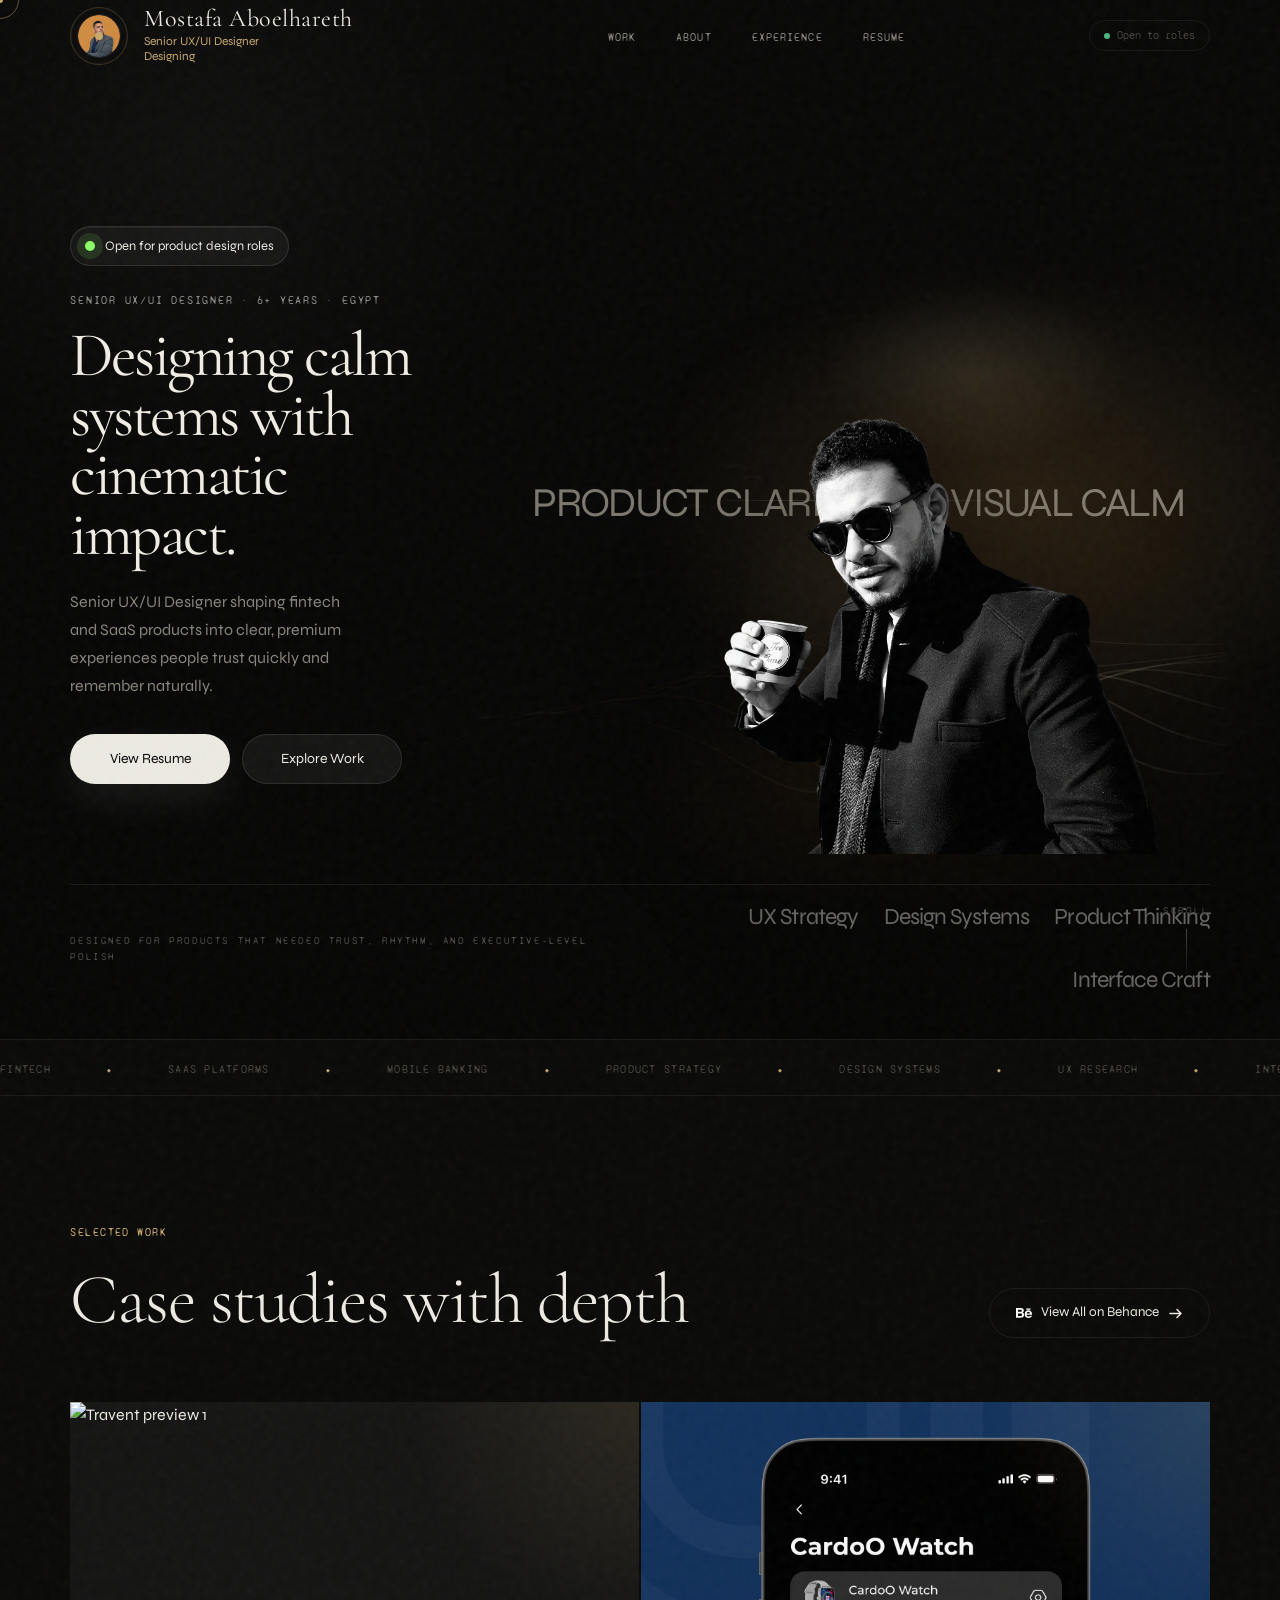
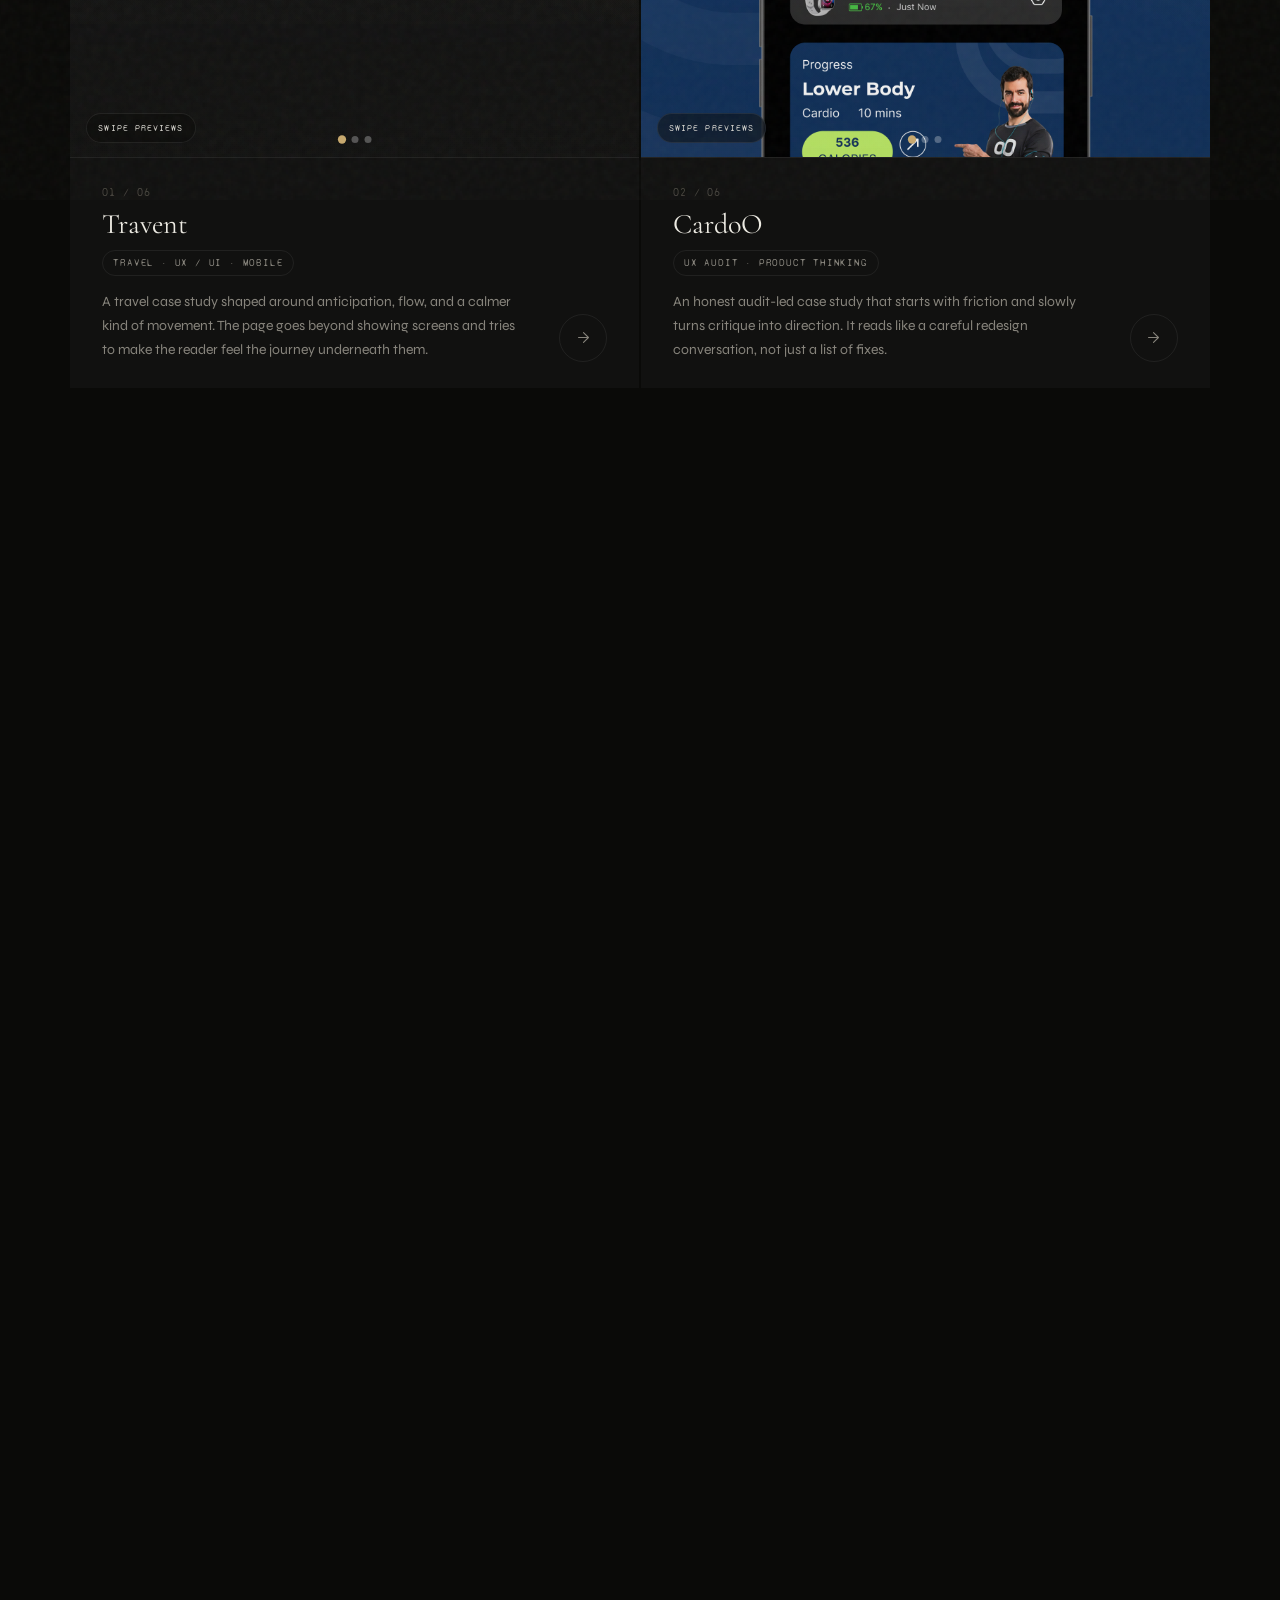
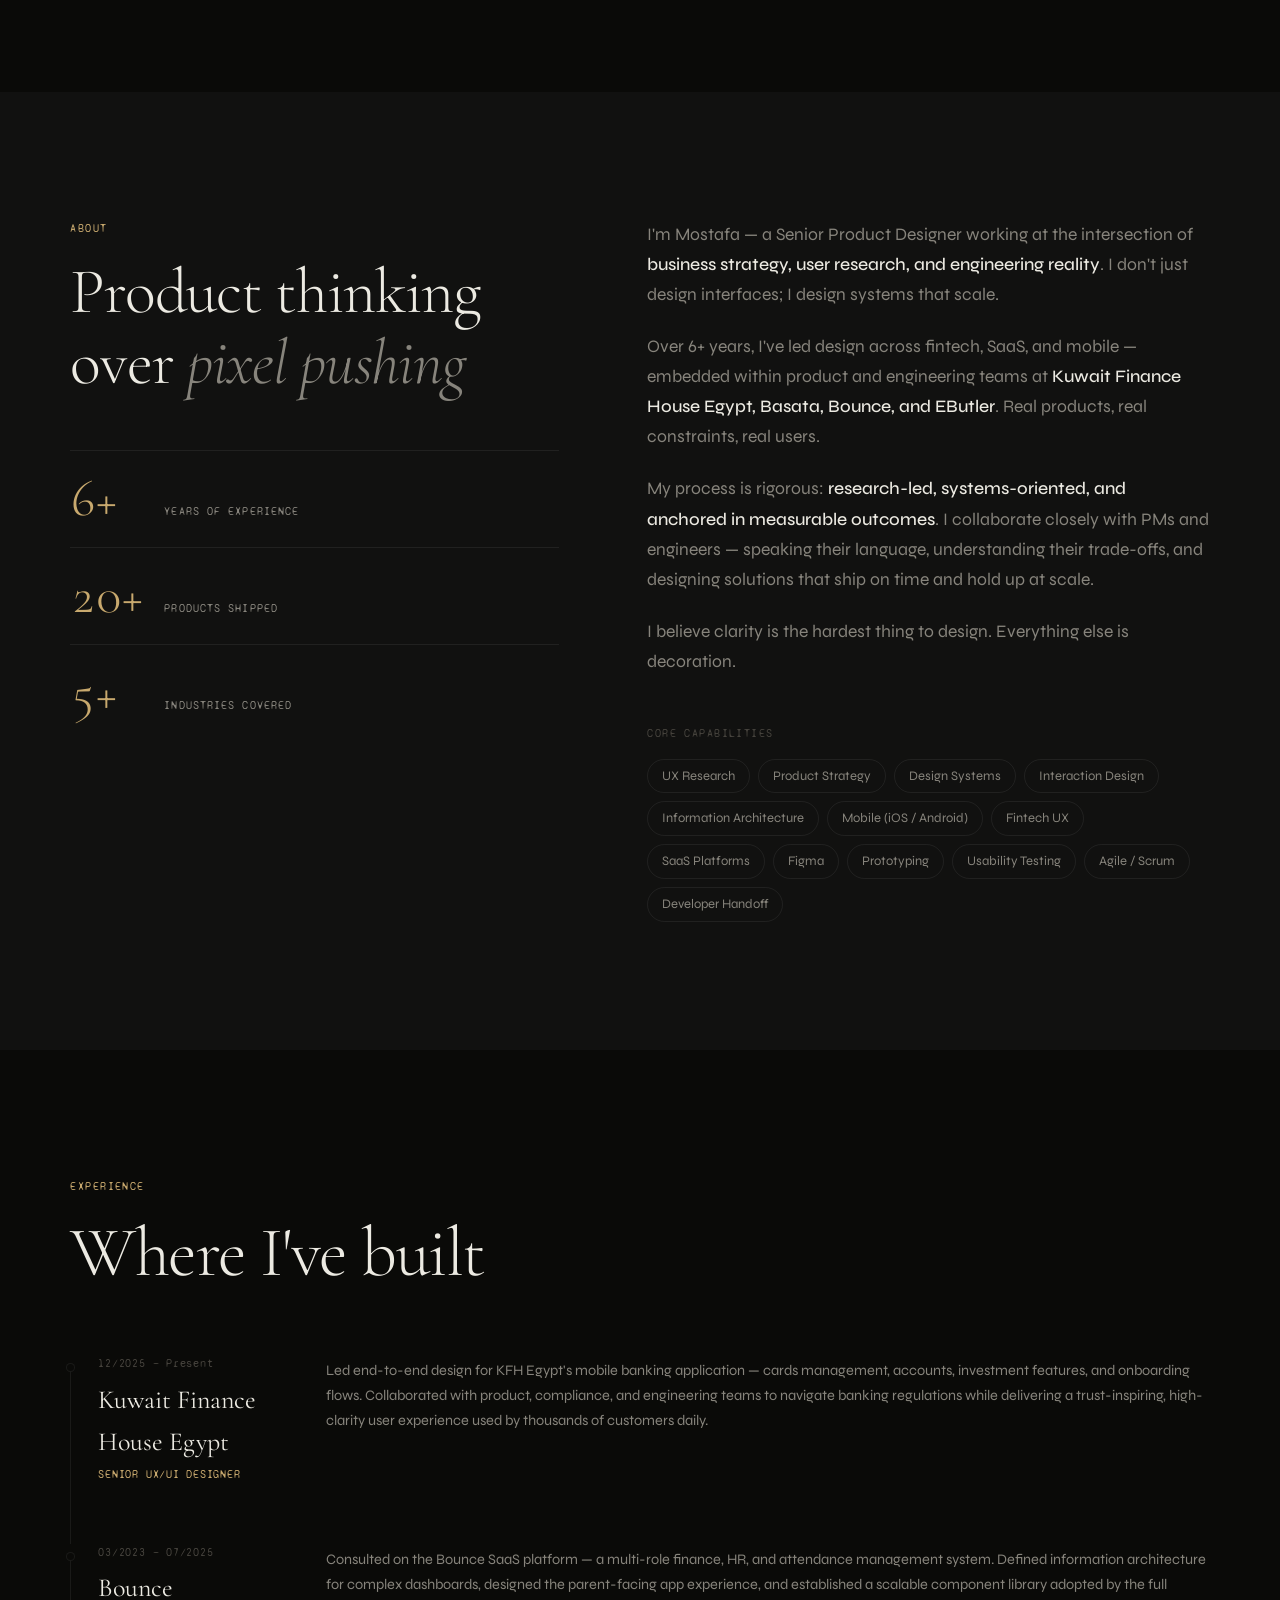
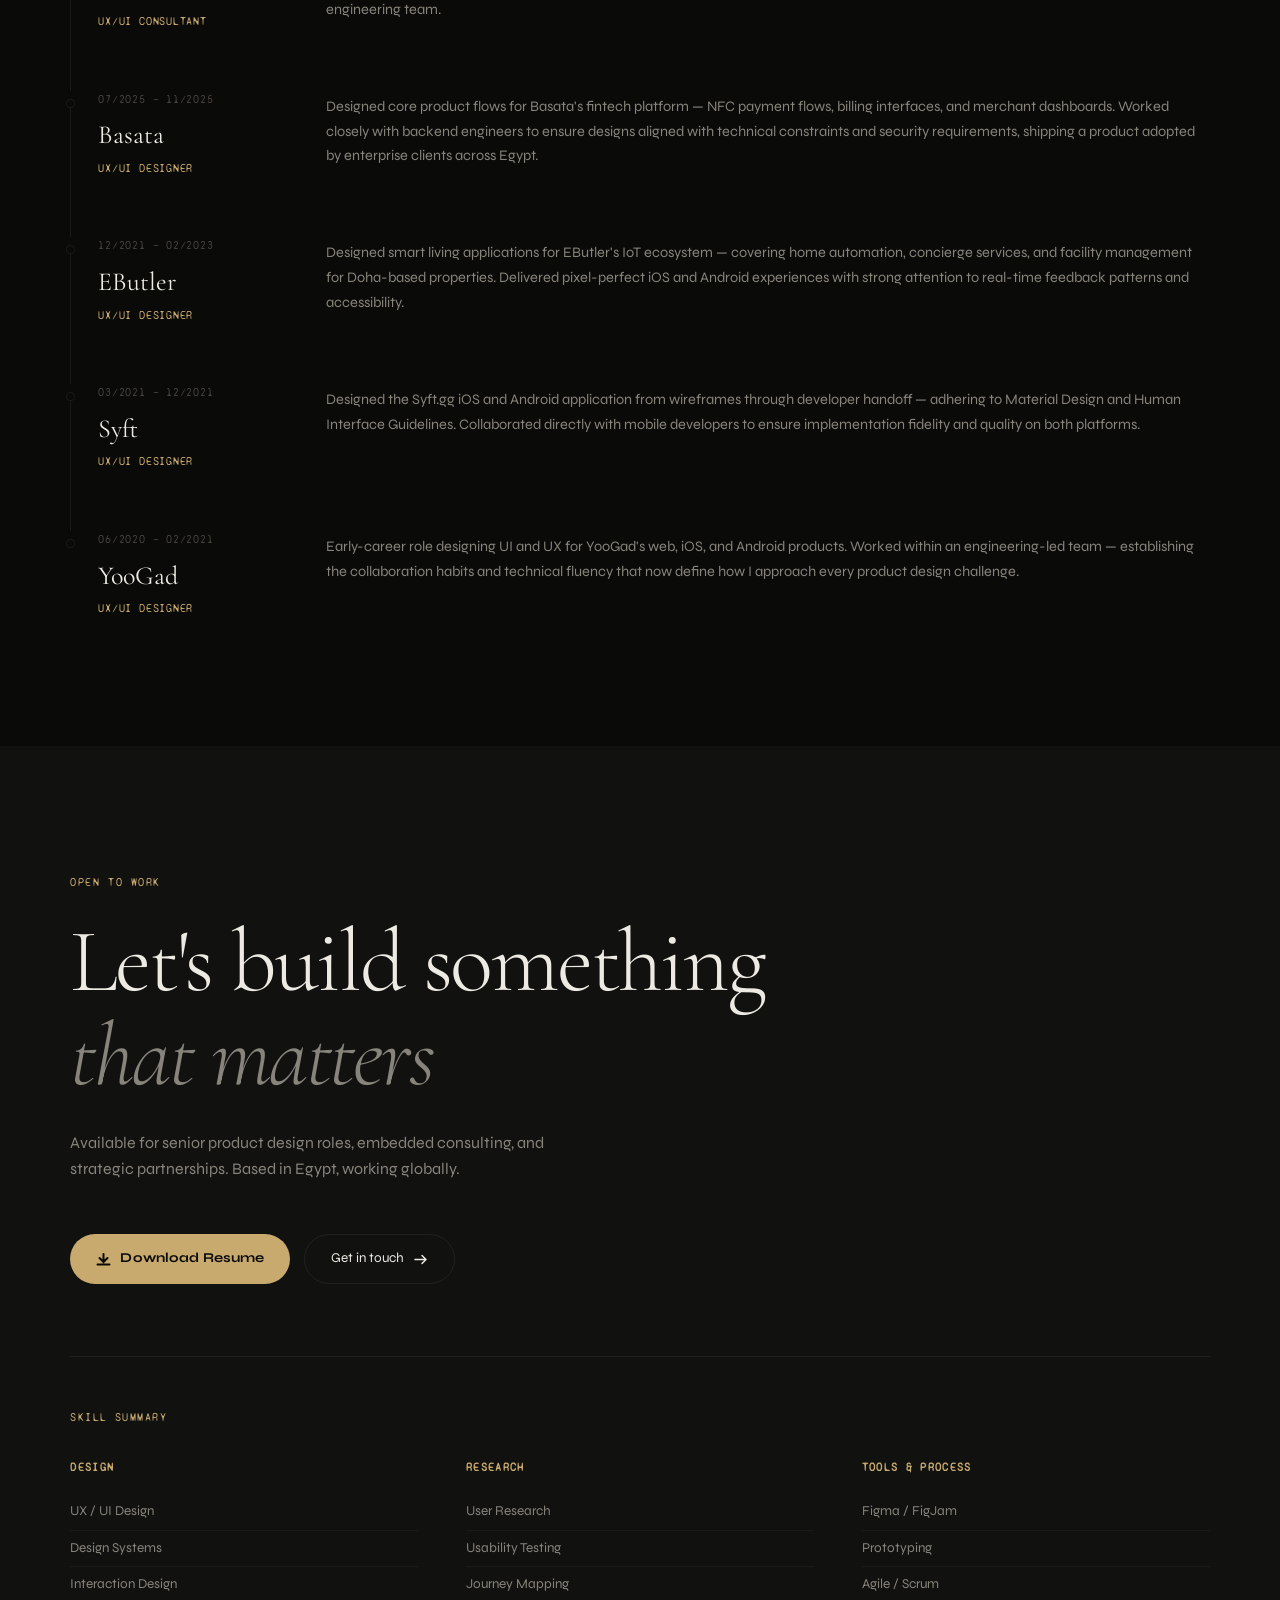
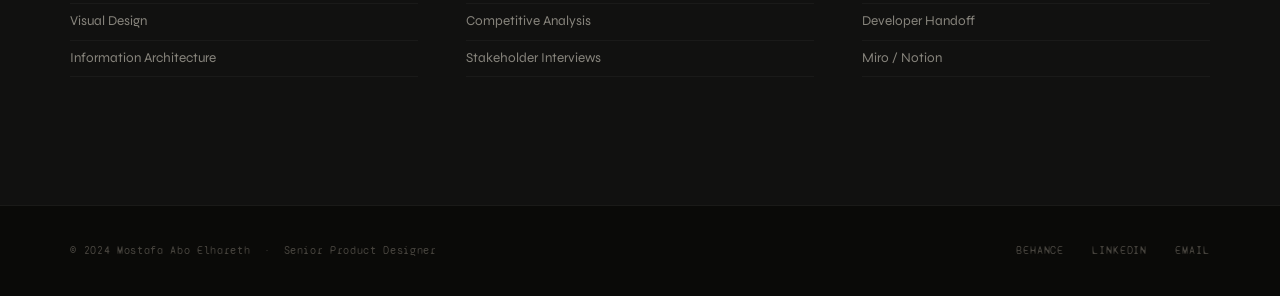
==== commit 0a6aa35a: "Revamp hero and sync project assets" ====
--- a/index.html
+++ b/index.html
@@ -278,65 +278,350 @@
    HERO
 ============================================= */
 .hero {
-    min-height: 100svh; padding: var(--nav) var(--px) 80px;
-    display: flex; flex-direction: column; justify-content: flex-end;
-    position: relative; overflow: hidden;
-}
-.hero-glow {
-    position: absolute; inset: 0; pointer-events: none;
+    min-height: 100svh;
+    padding: calc(var(--nav) + 20px) var(--px) 40px;
+    position: relative;
+    overflow: hidden;
+    isolation: isolate;
     background:
-        radial-gradient(ellipse 65% 45% at 72% 25%, rgba(200,169,110,.042) 0%, transparent 65%),
-        radial-gradient(ellipse 35% 55% at 8% 82%,  rgba(200,169,110,.028) 0%, transparent 55%);
-}
-
-.hero-tag {
-    font-family: var(--fm); font-size: 11px; letter-spacing: .14em;
-    text-transform: uppercase; color: var(--accent); margin-bottom: 44px;
-    opacity: 0; animation: fu .9s var(--ease) .15s forwards;
-}
-
-.hero-h1 {
+        radial-gradient(circle at 16% 16%, rgba(255,255,255,.03) 0%, transparent 24%),
+        radial-gradient(circle at 78% 58%, rgba(154,106,50,.1) 0%, transparent 28%),
+        linear-gradient(180deg, #080807 0%, #060605 100%);
+}
+.hero::before {
+    content: "";
+    position: absolute;
+    inset: 0;
+    background-image:
+        linear-gradient(rgba(255,255,255,.022) 1px, transparent 1px),
+        linear-gradient(90deg, rgba(255,255,255,.022) 1px, transparent 1px);
+    background-size: 18px 18px;
+    opacity: .12;
+    mask-image: radial-gradient(circle at 50% 44%, black 32%, transparent 84%);
+    pointer-events: none;
+}
+.hero-backdrop {
+    position: absolute;
+    inset: 0;
+    pointer-events: none;
+    background:
+        radial-gradient(ellipse 58% 46% at 79% 48%, rgba(183,132,72,.17) 0%, transparent 52%),
+        radial-gradient(ellipse 30% 18% at 70% 76%, rgba(106,71,34,.18) 0%, transparent 70%),
+        radial-gradient(ellipse 20% 14% at 76% 36%, rgba(255,236,199,.11) 0%, transparent 60%);
+    opacity: .9;
+}
+.hero-grid {
+    position: relative;
+    min-height: calc(100svh - var(--nav) - 56px);
+    display: grid;
+    grid-template-columns: minmax(300px, 380px) minmax(0, 1fr);
+    grid-template-rows: minmax(0, 1fr) auto;
+    align-items: center;
+    gap: clamp(24px, 4.4vw, 64px);
+    grid-template-areas:
+        "copy display"
+        "trust trust";
+}
+.hero-copy,
+.hero-display,
+.hero-trust,
+.scroll-cue {
+    position: relative;
+    z-index: 2;
+}
+.hero-copy {
+    grid-area: copy;
+    align-self: end;
+    max-width: 360px;
+    padding-bottom: 68px;
+    opacity: 0;
+    animation: fu .9s var(--ease) .2s forwards;
+}
+.hero-status {
+    display: inline-flex;
+    align-items: center;
+    gap: 10px;
+    padding: 9px 14px;
+    border-radius: 999px;
+    border: 1px solid rgba(255,255,255,.11);
+    background: rgba(255,255,255,.045);
+    box-shadow: inset 0 1px 0 rgba(255,255,255,.06);
+    font-family: var(--fu);
+    font-size: 13px;
+    color: var(--text-1);
+    margin-bottom: 26px;
+    backdrop-filter: blur(14px);
+}
+.hero-status-dot {
+    width: 10px;
+    height: 10px;
+    border-radius: 50%;
+    background: #8DFF6A;
+    box-shadow: 0 0 0 8px rgba(141,255,106,.12);
+}
+.hero-kicker {
+    font-family: var(--fm);
+    font-size: 11px;
+    letter-spacing: .16em;
+    text-transform: uppercase;
+    color: rgba(236,234,226,.58);
+    margin-bottom: 16px;
+}
+.hero-intro {
     font-family: var(--fd);
-    font-size: clamp(48px, 8.5vw, 124px);
-    font-weight: 300; line-height: 1.03; letter-spacing: -.025em;
-    margin-bottom: 52px;
-}
-.h-line { display: block; overflow: hidden; }
-.h-inner {
-    display: block; transform: translateY(110%);
-    animation: su 1.05s var(--ease) forwards;
-}
-.h-line:nth-child(1) .h-inner { animation-delay: .35s; }
-.h-line:nth-child(2) .h-inner { animation-delay: .52s; }
-.h-line:nth-child(3) .h-inner { animation-delay: .68s; font-style: italic; color: var(--text-2); }
+    font-size: clamp(40px, 4.9vw, 78px);
+    line-height: .95;
+    letter-spacing: -.04em;
+    color: rgba(245,242,233,.98);
+    margin-bottom: 24px;
+}
+.hero-note {
+    font-size: clamp(14px, 1.3vw, 16px);
+    color: var(--text-2);
+    line-height: 1.74;
+    margin-bottom: 34px;
+    max-width: 32ch;
+}
+.hero-actions {
+    display: flex;
+    align-items: center;
+    flex-wrap: wrap;
+    gap: 12px;
+}
+.hero-btn {
+    display: inline-flex;
+    align-items: center;
+    justify-content: center;
+    gap: 10px;
+    min-width: 160px;
+    padding: 13px 21px;
+    border-radius: 999px;
+    border: 1px solid rgba(255,255,255,.1);
+    background: rgba(255,255,255,.06);
+    color: var(--text-1);
+    font-size: 14px;
+    transition: transform .35s var(--ease), border-color .35s, background .35s, color .35s;
+    backdrop-filter: blur(16px);
+}
+.hero-btn:hover {
+    transform: translateY(-2px);
+    border-color: rgba(255,255,255,.2);
+    background: rgba(255,255,255,.12);
+}
+.hero-btn.primary {
+    background: var(--text-1);
+    color: #090907;
+    border-color: transparent;
+    box-shadow: 0 16px 40px rgba(255,255,255,.08);
+}
+.hero-btn.primary:hover {
+    background: #fff;
+}
+.hero-display {
+    grid-area: display;
+    min-height: 760px;
+}
+.hero-nameplate {
+    position: absolute;
+    inset: 0;
+    pointer-events: none;
+}
+.hero-name {
+    position: absolute;
+    left: 0;
+    width: 100%;
+    font-family: var(--fu);
+    font-size: clamp(88px, 14.6vw, 220px);
+    line-height: .84;
+    letter-spacing: -.075em;
+    font-weight: 700;
+    text-transform: uppercase;
+    color: rgba(245,242,234,.99);
+    white-space: nowrap;
+    overflow: hidden;
+    opacity: 0;
+    text-shadow: 0 18px 38px rgba(0,0,0,.28);
+}
+.hero-name span {
+    display: block;
+    transform: translateY(112%);
+    animation: su 1s var(--ease) forwards;
+}
+.hero-name.first {
+    top: 48px;
+}
+.hero-name.second {
+    top: clamp(174px, 25vw, 296px);
+    left: clamp(70px, 9vw, 130px);
+}
+.hero-name.first span { animation-delay: .28s; }
+.hero-name.second span { animation-delay: .42s; }
+.hero-roleline {
+    position: absolute;
+    left: 0;
+    right: 0;
+    top: clamp(246px, 31vw, 378px);
+    display: flex;
+    justify-content: space-between;
+    align-items: center;
+    gap: 26px;
+    padding: 0 clamp(10px, 2vw, 32px);
+    font-family: var(--fu);
+    font-size: clamp(24px, 3.2vw, 54px);
+    letter-spacing: -.04em;
+    text-transform: uppercase;
+    color: rgba(184,177,164,.66);
+    opacity: 0;
+    animation: fu .9s var(--ease) .65s forwards;
+}
+.hero-roleline span:last-child {
+    text-align: right;
+}
+.hero-roleline::before {
+    content: "";
+    position: absolute;
+    inset: 46% 28% auto;
+    height: 1px;
+    background: linear-gradient(90deg, transparent, rgba(255,240,208,.24), transparent);
+}
+.hero-portrait-wrap {
+    position: absolute;
+    right: clamp(-38px, 0vw, 18px);
+    bottom: -2px;
+    width: min(46vw, 700px);
+    min-width: 360px;
+    z-index: 3;
+    opacity: 0;
+    transform: translateY(32px) scale(.98);
+    animation: heroPortraitIn 1.1s var(--ease) .55s forwards;
+}
+.hero-portrait-aura {
+    position: absolute;
+    inset: 18% 6% 4%;
+    border-radius: 999px;
+    background:
+        radial-gradient(circle at 38% 36%, rgba(255,228,173,.15) 0%, transparent 26%),
+        radial-gradient(circle at 48% 72%, rgba(132,92,45,.18) 0%, transparent 44%);
+    filter: blur(38px);
+    opacity: .82;
+}
+.hero-portrait-img {
+    position: relative;
+    width: 100%;
+    object-fit: contain;
+    filter: grayscale(1) contrast(1.08) brightness(.98) drop-shadow(0 32px 70px rgba(0,0,0,.55));
+}
+.hero-wave-field {
+    position: absolute;
+    right: -3%;
+    bottom: 7%;
+    width: min(66vw, 920px);
+    height: min(34vh, 260px);
+    z-index: 1;
+    pointer-events: auto;
+    opacity: .84;
+}
+.hero-trust {
+    grid-area: trust;
+    display: flex;
+    align-items: center;
+    justify-content: space-between;
+    gap: 18px;
+    padding-top: 14px;
+    border-top: 1px solid rgba(255,255,255,.08);
+    margin-top: -24px;
+    opacity: 0;
+    animation: fu .9s var(--ease) 1s forwards;
+}
+.hero-trust-copy {
+    font-family: var(--fm);
+    font-size: 10px;
+    letter-spacing: .16em;
+    text-transform: uppercase;
+    color: rgba(236,234,226,.3);
+}
+.hero-trust-list {
+    display: flex;
+    align-items: center;
+    justify-content: flex-end;
+    flex-wrap: wrap;
+    gap: clamp(18px, 2vw, 42px);
+}
+.hero-trust-item {
+    font-family: var(--fu);
+    font-size: clamp(18px, 1.8vw, 28px);
+    letter-spacing: -.04em;
+    color: rgba(236,234,226,.42);
+}
+.hero-steam {
+    position: absolute;
+    width: 96px;
+    height: 122px;
+    left: 8%;
+    top: 26%;
+    z-index: 4;
+    pointer-events: none;
+    opacity: .54;
+}
+.hero-steam span {
+    position: absolute;
+    bottom: 0;
+    width: 28px;
+    height: 92px;
+    border-radius: 999px;
+    border: 1px solid rgba(255,241,220,.14);
+    border-color: rgba(255,241,220,.14) transparent transparent transparent;
+    filter: blur(1px);
+    animation: steamRise 5.8s linear infinite;
+}
+.hero-steam span:nth-child(1) {
+    left: 18px;
+    transform: rotate(-8deg);
+}
+.hero-steam span:nth-child(2) {
+    left: 46px;
+    height: 132px;
+    animation-delay: 1.6s;
+    transform: rotate(8deg);
+}
+.hero-steam span:nth-child(3) {
+    left: 72px;
+    height: 120px;
+    animation-delay: .8s;
+    transform: rotate(-2deg);
+}
 
 @keyframes su { to { transform: translateY(0); } }
 @keyframes fu { from { opacity:0; transform:translateY(10px); } to { opacity:1; transform:translateY(0); } }
-
-.hero-sub {
-    font-size: clamp(15px,1.55vw,19px); color: var(--text-2);
-    max-width: 540px; font-weight: 400; line-height: 1.65;
-    opacity: 0; animation: fu .9s var(--ease) .95s forwards;
-    margin-bottom: 52px;
-}
-
-.hero-chips {
-    display: flex; gap: 12px; flex-wrap: wrap;
-    opacity: 0; animation: fu .9s var(--ease) 1.2s forwards;
-}
-.chip {
-    display: inline-flex; align-items: center; gap: 8px;
-    padding: 8px 16px; border: 1px solid var(--border); border-radius: 100px;
-    font-family: var(--fm); font-size: 11px; letter-spacing: .06em; color: var(--text-2);
-}
-.chip-dot { width: 4px; height: 4px; background: var(--accent); border-radius: 50%; }
+@keyframes heroPortraitIn {
+    to {
+        opacity: 1;
+        transform: translateY(0) scale(1);
+    }
+}
+@keyframes steamRise {
+    0% {
+        opacity: 0;
+        transform: translateY(10px) translateX(0) scaleY(.92);
+    }
+    20% {
+        opacity: .6;
+    }
+    70% {
+        opacity: .34;
+    }
+    100% {
+        opacity: 0;
+        transform: translateY(-56px) translateX(8px) scaleY(1.12);
+    }
+}
 
 .scroll-cue {
-    position: absolute; bottom: 40px; right: var(--px);
+    position: absolute; bottom: 18px; right: 0;
     display: flex; flex-direction: column; align-items: center; gap: 10px;
     font-family: var(--fm); font-size: 10px; letter-spacing: .18em;
     text-transform: uppercase; color: var(--text-3);
-    opacity: 0; animation: fu .9s var(--ease) 1.5s forwards;
+    opacity: 0; animation: fu .9s var(--ease) 1.25s forwards;
 }
 .scroll-cue-line {
     width: 1px; height: 52px;
@@ -408,18 +693,10 @@
     background: var(--surface); cursor: none;
     transition: opacity .4s;
 }
-.pc:first-child { grid-column: 1 / -1; }
 
 .pc-vis {
-    width: 100%; aspect-ratio: 16/9; overflow: hidden; position: relative;
-}
-.pc:first-child .pc-vis { aspect-ratio: 21/9; }
-
-.pc-vis-in {
-    position: absolute; inset: 0;
-    transition: transform .9s var(--ease);
-}
-.pc:hover .pc-vis-in { transform: scale(1.035); }
+    width: 100%; aspect-ratio: 16/10; overflow: hidden; position: relative;
+}
 
 /* --- PROJECT VISUAL THEMES --- */
 .v-bounce {
@@ -557,7 +834,7 @@
 }
 
 .project-card:first-child .pc-vis {
-    aspect-ratio: 21/10;
+    aspect-ratio: 16/10;
 }
 
 .project-thumb {
@@ -565,7 +842,7 @@
     height: 100%;
     object-fit: cover;
     filter: saturate(.94) contrast(1.02);
-    transition: transform 1.1s var(--ease), filter .45s var(--ease);
+    transition: transform 1.1s var(--ease), filter .45s var(--ease), opacity .35s var(--ease);
 }
 
 .project-card .pc-vis::after {
@@ -581,6 +858,99 @@
 .project-card:hover .project-thumb {
     transform: scale(1.035);
     filter: saturate(1) contrast(1.04);
+}
+
+.thumb-carousel {
+    position: relative;
+    width: 100%;
+    height: 100%;
+    overflow: hidden;
+}
+
+.thumb-track {
+    display: flex;
+    width: 100%;
+    height: 100%;
+    transition: transform .55s var(--ease);
+    will-change: transform;
+}
+
+.thumb-slide {
+    min-width: 100%;
+    height: 100%;
+    position: relative;
+}
+
+.thumb-nav {
+    position: absolute;
+    top: 50%;
+    transform: translateY(-50%);
+    width: 38px;
+    height: 38px;
+    border-radius: 50%;
+    border: 1px solid rgba(255,255,255,.12);
+    background: rgba(10,10,8,.46);
+    color: var(--text-1);
+    display: flex;
+    align-items: center;
+    justify-content: center;
+    z-index: 2;
+    opacity: 0;
+    transition: opacity .28s var(--ease), transform .28s var(--ease), border-color .28s var(--ease), background .28s var(--ease);
+    backdrop-filter: blur(12px);
+}
+
+.thumb-nav:hover {
+    border-color: rgba(200,169,110,.34);
+    background: rgba(10,10,8,.74);
+}
+
+.thumb-nav.prev { left: 14px; }
+.thumb-nav.next { right: 14px; }
+
+.project-card:hover .thumb-nav,
+.project-card:focus-within .thumb-nav {
+    opacity: 1;
+}
+
+.thumb-dots {
+    position: absolute;
+    left: 50%;
+    bottom: 14px;
+    transform: translateX(-50%);
+    display: flex;
+    gap: 6px;
+    z-index: 2;
+}
+
+.thumb-dot {
+    width: 7px;
+    height: 7px;
+    border-radius: 50%;
+    background: rgba(255,255,255,.28);
+    transition: transform .28s var(--ease), background .28s var(--ease);
+}
+
+.thumb-dot.active {
+    background: var(--accent);
+    transform: scale(1.18);
+}
+
+.thumb-hint {
+    position: absolute;
+    left: 16px;
+    bottom: 14px;
+    z-index: 2;
+    padding: 7px 11px;
+    border-radius: 999px;
+    background: rgba(10,10,8,.5);
+    color: rgba(236,234,226,.86);
+    font-family: var(--fm);
+    font-size: 9px;
+    letter-spacing: .12em;
+    text-transform: uppercase;
+    border: 1px solid rgba(255,255,255,.08);
+    backdrop-filter: blur(10px);
 }
 
 .pc-copy {
@@ -749,15 +1119,109 @@
     .nav-avatar { width:38px; height:38px; top:6px; left:6px; }
     .nav-name { font-size: 20px; }
     .nav-role { max-width: 190px; }
+    .hero {
+        padding-bottom: 34px;
+    }
+    .hero-grid {
+        min-height: auto;
+        grid-template-columns: 1fr;
+        grid-template-areas:
+            "display"
+            "copy"
+            "trust";
+        align-items: start;
+        gap: 28px;
+    }
+    .hero-copy {
+        max-width: 100%;
+        order: 2;
+        padding-bottom: 0;
+    }
+    .hero-display {
+        order: 1;
+        min-height: 560px;
+    }
+    .hero-name {
+        font-size: clamp(68px, 16vw, 122px);
+        white-space: normal;
+        overflow: visible;
+    }
+    .hero-name.first {
+        top: 26px;
+    }
+    .hero-name.second {
+        top: 116px;
+        left: 0;
+    }
+    .hero-roleline {
+        top: 194px;
+        padding: 0;
+        font-size: clamp(20px, 5.2vw, 36px);
+    }
+    .hero-portrait-wrap {
+        right: 50%;
+        bottom: 0;
+        width: min(92vw, 470px);
+        min-width: 0;
+        transform: translate(50%, 32px) scale(.98);
+    }
+    .hero-wave-field {
+        right: -8%;
+        bottom: 7%;
+        width: 116%;
+        height: 180px;
+    }
+    .hero-steam {
+        left: 14%;
+        top: 22%;
+        transform: scale(.8);
+    }
+    .hero-trust {
+        flex-direction: column;
+        align-items: flex-start;
+        margin-top: 0;
+    }
+    .hero-trust-list {
+        justify-content: flex-start;
+    }
+    .scroll-cue {
+        display: none;
+    }
     .work-grid { grid-template-columns:1fr; }
-    .pc:first-child { grid-column:1; }
     .about-grid { grid-template-columns:1fr; gap:52px; }
     .te { grid-template-columns:1fr; gap:10px; }
     .sk-sum-grid { grid-template-columns:1fr 1fr; gap:32px; }
 }
 @media (max-width:560px) {
     .sk-sum-grid { grid-template-columns:1fr; }
-    .hero-h1 { font-size: clamp(42px, 12vw, 72px); }
+    .hero {
+        padding-top: calc(var(--nav) + 10px);
+    }
+    .hero-display {
+        min-height: 450px;
+    }
+    .hero-roleline {
+        top: 166px;
+        gap: 14px;
+        font-size: 16px;
+    }
+    .hero-status {
+        font-size: 13px;
+    }
+    .hero-intro {
+        font-size: 46px;
+    }
+    .hero-btn {
+        width: 100%;
+    }
+    .hero-trust-item {
+        font-size: 18px;
+    }
+    .hero-steam {
+        left: 10%;
+        top: 18%;
+        transform: scale(.64);
+    }
 }
 </style>
 </head>
@@ -812,30 +1276,68 @@
 
 <!-- ======= HERO ======= -->
 <section class="hero">
-    <div class="hero-glow"></div>
-
-    <div class="hero-tag">Senior Product Designer &nbsp;·&nbsp; 6+ Years &nbsp;·&nbsp; Egypt</div>
-
-    <h1 class="hero-h1">
-        <span class="h-line"><span class="h-inner">Designing scalable</span></span>
-        <span class="h-line"><span class="h-inner">digital products</span></span>
-        <span class="h-line"><span class="h-inner">that drive real impact</span></span>
-    </h1>
-
-    <p class="hero-sub">
-        Senior Product Designer with 6+ years across fintech, SaaS, and mobile platforms —
-        turning complex systems into clear, elegant experiences that ship.
-    </p>
-
-    <div class="hero-chips">
-        <div class="chip"><span class="chip-dot"></span>Mostafa Abo Elhareth</div>
-        <div class="chip"><span class="chip-dot"></span>Cairo, Egypt</div>
-        <div class="chip"><span class="chip-dot"></span>UX / UI Design</div>
-    </div>
-
-    <div class="scroll-cue">
-        <span>Scroll</span>
-        <div class="scroll-cue-line"></div>
+    <div class="hero-backdrop"></div>
+    <div class="hero-grid">
+        <div class="hero-copy">
+            <div class="hero-status">
+                <span class="hero-status-dot"></span>
+                Open for product design roles
+            </div>
+            <div class="hero-kicker">Senior UX/UI Designer · 6+ years · Egypt</div>
+            <p class="hero-intro">
+                Designing calm systems with cinematic impact.
+            </p>
+            <p class="hero-note">
+                Senior UX/UI Designer shaping fintech and SaaS products into clear, premium experiences people trust quickly and remember naturally.
+            </p>
+            <div class="hero-actions">
+                <a class="hero-btn primary" href="https://docs.google.com/document/d/1jFF5WO1JK4ABuLN5yIQDkroDMRiX9VEl/edit?usp=sharing&ouid=117887417011165398233&rtpof=true&sd=true" target="_blank" rel="noopener noreferrer">View Resume</a>
+                <a class="hero-btn" href="#work">Explore Work</a>
+            </div>
+        </div>
+
+        <div class="hero-display">
+            <div class="hero-nameplate" aria-hidden="true">
+                <div class="hero-name first"><span>Mostafa</span></div>
+                <div class="hero-name second"><span>Aboelhareth</span></div>
+                <div class="hero-roleline">
+                    <span>Product clarity</span>
+                    <span>Visual calm</span>
+                </div>
+            </div>
+
+            <canvas class="hero-wave-field" id="heroWaveField" aria-hidden="true"></canvas>
+
+            <div class="hero-portrait-wrap">
+                <div class="hero-portrait-aura"></div>
+                <div class="hero-steam" aria-hidden="true">
+                    <span></span>
+                    <span></span>
+                    <span></span>
+                </div>
+                <img
+                    class="hero-portrait-img"
+                    id="heroPortrait"
+                    src="assets/Wow Portfolio image for hero section.png"
+                    alt="Mostafa Aboelhareth portrait"
+                >
+            </div>
+        </div>
+
+        <div class="hero-trust">
+            <div class="hero-trust-copy">Designed for products that needed trust, rhythm, and executive-level polish</div>
+            <div class="hero-trust-list" aria-label="Core capabilities">
+                <span class="hero-trust-item">UX Strategy</span>
+                <span class="hero-trust-item">Design Systems</span>
+                <span class="hero-trust-item">Product Thinking</span>
+                <span class="hero-trust-item">Interface Craft</span>
+            </div>
+        </div>
+
+        <div class="scroll-cue">
+            <span>Scroll</span>
+            <div class="scroll-cue-line"></div>
+        </div>
     </div>
 </section>
 
@@ -893,7 +1395,17 @@
         <article class="pc rv project-card">
             <a class="project-card-link" href="projects/travent.html">
                 <div class="pc-vis">
-                    <img class="project-thumb" src="assets/projects/travent/thambline.png" alt="Travent project thumbnail">
+                    <div class="thumb-carousel" data-carousel>
+                        <div class="thumb-track">
+                            <div class="thumb-slide"><img class="project-thumb" src="assets/projects/travent/thambline.png" alt="Travent preview 1"></div>
+                            <div class="thumb-slide"><img class="project-thumb" src="assets/projects/travent/Screens.png" alt="Travent preview 2"></div>
+                            <div class="thumb-slide"><img class="project-thumb" src="assets/projects/travent/Mobile Design.png" alt="Travent preview 3"></div>
+                        </div>
+                        <button class="thumb-nav prev" type="button" aria-label="Previous preview">&#8592;</button>
+                        <button class="thumb-nav next" type="button" aria-label="Next preview">&#8594;</button>
+                        <div class="thumb-hint">Swipe previews</div>
+                        <div class="thumb-dots"></div>
+                    </div>
                 </div>
                 <div class="pc-info">
                     <div>
@@ -912,7 +1424,17 @@
         <article class="pc rv project-card" style="transition-delay:.08s">
             <a class="project-card-link" href="projects/cardoo.html">
                 <div class="pc-vis">
-                    <img class="project-thumb" src="assets/projects/cardoo/thambline.png" alt="CardoO project thumbnail">
+                    <div class="thumb-carousel" data-carousel>
+                        <div class="thumb-track">
+                            <div class="thumb-slide"><img class="project-thumb" src="assets/projects/cardoo/thambline.png" alt="CardoO preview 1"></div>
+                            <div class="thumb-slide"><img class="project-thumb" src="assets/projects/cardoo/4- Assessment Overview.png" alt="CardoO preview 2"></div>
+                            <div class="thumb-slide"><img class="project-thumb" src="assets/projects/cardoo/10- Proposed Improvements.png" alt="CardoO preview 3"></div>
+                        </div>
+                        <button class="thumb-nav prev" type="button" aria-label="Previous preview">&#8592;</button>
+                        <button class="thumb-nav next" type="button" aria-label="Next preview">&#8594;</button>
+                        <div class="thumb-hint">Swipe previews</div>
+                        <div class="thumb-dots"></div>
+                    </div>
                 </div>
                 <div class="pc-info">
                     <div>
@@ -931,7 +1453,17 @@
         <article class="pc rv project-card" style="transition-delay:.14s">
             <a class="project-card-link" href="projects/kfh-homepage-redesign.html">
                 <div class="pc-vis">
-                    <img class="project-thumb" src="assets/projects/kfh/THumbnail.png" alt="KFH Homepage Redesign thumbnail">
+                    <div class="thumb-carousel" data-carousel>
+                        <div class="thumb-track">
+                            <div class="thumb-slide"><img class="project-thumb" src="assets/projects/kfh/THumbnail.png" alt="KFH preview 1"></div>
+                            <div class="thumb-slide"><img class="project-thumb" src="assets/projects/kfh/9.1-Before vs After.png" alt="KFH preview 2"></div>
+                            <div class="thumb-slide"><img class="project-thumb" src="assets/projects/kfh/11- Redesigned UI (Light + Dark).png" alt="KFH preview 3"></div>
+                        </div>
+                        <button class="thumb-nav prev" type="button" aria-label="Previous preview">&#8592;</button>
+                        <button class="thumb-nav next" type="button" aria-label="Next preview">&#8594;</button>
+                        <div class="thumb-hint">Swipe previews</div>
+                        <div class="thumb-dots"></div>
+                    </div>
                 </div>
                 <div class="pc-info">
                     <div>
@@ -950,7 +1482,17 @@
         <article class="pc rv project-card" style="transition-delay:.2s">
             <a class="project-card-link" href="projects/syft-gg.html">
                 <div class="pc-vis">
-                    <img class="project-thumb" src="assets/projects/syft-gg/syft-gg-01.png" alt="Syft.GG project thumbnail">
+                    <div class="thumb-carousel" data-carousel>
+                        <div class="thumb-track">
+                            <div class="thumb-slide"><img class="project-thumb" src="assets/Syft. GG Thumbnail.png" alt="Syft.GG preview 1"></div>
+                            <div class="thumb-slide"><img class="project-thumb" src="assets/projects/syft-gg/syft-gg-01.png" alt="Syft.GG preview 2"></div>
+                            <div class="thumb-slide"><img class="project-thumb" src="assets/projects/syft-gg/syft-gg-15.png" alt="Syft.GG preview 3"></div>
+                        </div>
+                        <button class="thumb-nav prev" type="button" aria-label="Previous preview">&#8592;</button>
+                        <button class="thumb-nav next" type="button" aria-label="Next preview">&#8594;</button>
+                        <div class="thumb-hint">Swipe previews</div>
+                        <div class="thumb-dots"></div>
+                    </div>
                 </div>
                 <div class="pc-info">
                     <div>
@@ -969,7 +1511,17 @@
         <article class="pc rv project-card" style="transition-delay:.26s">
             <a class="project-card-link" href="projects/on-cafee.html">
                 <div class="pc-vis">
-                    <img class="project-thumb" src="assets/projects/on-cafee/on-cafee-01.png" alt="On Cafee project thumbnail">
+                    <div class="thumb-carousel" data-carousel>
+                        <div class="thumb-track">
+                            <div class="thumb-slide"><img class="project-thumb" src="assets/On cafee - Thumnail.png" alt="On Cafee preview 1"></div>
+                            <div class="thumb-slide"><img class="project-thumb" src="assets/projects/on-cafee/on-cafee-05.png" alt="On Cafee preview 2"></div>
+                            <div class="thumb-slide"><img class="project-thumb" src="assets/projects/on-cafee/on-cafee-09.png" alt="On Cafee preview 3"></div>
+                        </div>
+                        <button class="thumb-nav prev" type="button" aria-label="Previous preview">&#8592;</button>
+                        <button class="thumb-nav next" type="button" aria-label="Next preview">&#8594;</button>
+                        <div class="thumb-hint">Swipe previews</div>
+                        <div class="thumb-dots"></div>
+                    </div>
                 </div>
                 <div class="pc-info">
                     <div>
@@ -988,12 +1540,22 @@
         <article class="pc rv project-card" style="transition-delay:.32s">
             <a class="project-card-link" href="projects/daycare-saas.html">
                 <div class="pc-vis">
-                    <img class="project-thumb" src="assets/projects/daycare-saas/daycare-saas-01.png" alt="Enterprise SaaS Platform thumbnail">
+                    <div class="thumb-carousel" data-carousel>
+                        <div class="thumb-track">
+                            <div class="thumb-slide"><img class="project-thumb" src="assets/Bounce - Thumnail.png" alt="Bounce preview 1"></div>
+                            <div class="thumb-slide"><img class="project-thumb" src="assets/projects/daycare-saas/daycare-saas-01.png" alt="Bounce preview 2"></div>
+                            <div class="thumb-slide"><img class="project-thumb" src="assets/projects/daycare-saas/daycare-saas-09.png" alt="Bounce preview 3"></div>
+                        </div>
+                        <button class="thumb-nav prev" type="button" aria-label="Previous preview">&#8592;</button>
+                        <button class="thumb-nav next" type="button" aria-label="Next preview">&#8594;</button>
+                        <div class="thumb-hint">Swipe previews</div>
+                        <div class="thumb-dots"></div>
+                    </div>
                 </div>
                 <div class="pc-info">
                     <div>
                         <div class="pc-num">06 / 06</div>
-                        <div class="pc-name">Enterprise SaaS Platform</div>
+                        <div class="pc-name">Bounce</div>
                         <div class="pc-tag">Daycare Management · Enterprise SaaS</div>
                         <p class="pc-copy">A product story shaped around operations, care, and responsibility. The case study treats structure as a form of support for the people carrying real daily pressure.</p>
                     </div>
@@ -1086,7 +1648,7 @@
         <div class="te rv">
             <div class="te-dot"></div>
             <div>
-                <div class="te-yr">2022 — Present</div>
+                <div class="te-yr">12/2025 — Present</div>
                 <div class="te-co">Kuwait Finance House Egypt</div>
                 <div class="te-role">Senior UX/UI Designer</div>
             </div>
@@ -1101,7 +1663,7 @@
         <div class="te rv" style="transition-delay:.08s">
             <div class="te-dot"></div>
             <div>
-                <div class="te-yr">2022 — 2023</div>
+                <div class="te-yr">03/2023 — 07/2025</div>
                 <div class="te-co">Bounce</div>
                 <div class="te-role">UX/UI Consultant</div>
             </div>
@@ -1116,7 +1678,7 @@
         <div class="te rv" style="transition-delay:.14s">
             <div class="te-dot"></div>
             <div>
-                <div class="te-yr">2021 — 2022</div>
+                <div class="te-yr">07/2025 — 11/2025</div>
                 <div class="te-co">Basata</div>
                 <div class="te-role">UX/UI Designer</div>
             </div>
@@ -1131,7 +1693,7 @@
         <div class="te rv" style="transition-delay:.2s">
             <div class="te-dot"></div>
             <div>
-                <div class="te-yr">2021 — 2022</div>
+                <div class="te-yr">12/2021 — 02/2023</div>
                 <div class="te-co">EButler</div>
                 <div class="te-role">UX/UI Designer</div>
             </div>
@@ -1146,7 +1708,7 @@
         <div class="te rv" style="transition-delay:.26s">
             <div class="te-dot"></div>
             <div>
-                <div class="te-yr">2021</div>
+                <div class="te-yr">03/2021 — 12/2021</div>
                 <div class="te-co">Syft</div>
                 <div class="te-role">UX/UI Designer</div>
             </div>
@@ -1161,7 +1723,7 @@
         <div class="te rv" style="transition-delay:.32s">
             <div class="te-dot"></div>
             <div>
-                <div class="te-yr">2020</div>
+                <div class="te-yr">06/2020 — 02/2021</div>
                 <div class="te-co">YooGad</div>
                 <div class="te-role">UX/UI Designer</div>
             </div>
@@ -1329,6 +1891,201 @@
 });
 
 // =============================================
+// HERO PORTRAIT CLEANUP
+// =============================================
+const heroPortrait = document.getElementById('heroPortrait');
+
+function cleanHeroPortrait() {
+    if (!heroPortrait) return;
+    if (!heroPortrait.getAttribute('src').includes('My Portfolio Image.png')) return;
+
+    const source = new Image();
+    source.onload = () => {
+        const canvas = document.createElement('canvas');
+        const ctx = canvas.getContext('2d', { willReadFrequently: true });
+        const width = source.naturalWidth;
+        const height = source.naturalHeight;
+        canvas.width = width;
+        canvas.height = height;
+        ctx.drawImage(source, 0, 0);
+
+        const imageData = ctx.getImageData(0, 0, width, height);
+        const pixels = imageData.data;
+        const seen = new Uint8Array(width * height);
+        const queue = [];
+
+        const isDark = (r, g, b) => (r + g + b) < 54;
+        const isOrange = (r, g, b) => r > 165 && g > 95 && b < 125 && r > g && g > b;
+        const isBackground = (r, g, b, a) => a > 0 && (isDark(r, g, b) || isOrange(r, g, b));
+
+        const push = index => {
+            if (seen[index]) return;
+            const offset = index * 4;
+            if (!isBackground(pixels[offset], pixels[offset + 1], pixels[offset + 2], pixels[offset + 3])) return;
+            seen[index] = 1;
+            queue.push(index);
+        };
+
+        for (let x = 0; x < width; x += 1) {
+            push(x);
+            push((height - 1) * width + x);
+        }
+        for (let y = 0; y < height; y += 1) {
+            push(y * width);
+            push(y * width + (width - 1));
+        }
+
+        while (queue.length) {
+            const index = queue.shift();
+            const offset = index * 4;
+            pixels[offset + 3] = 0;
+
+            const x = index % width;
+            const y = (index - x) / width;
+            if (x > 0) push(index - 1);
+            if (x < width - 1) push(index + 1);
+            if (y > 0) push(index - width);
+            if (y < height - 1) push(index + width);
+        }
+
+        for (let y = 1; y < height - 1; y += 1) {
+            for (let x = 1; x < width - 1; x += 1) {
+                const index = y * width + x;
+                const offset = index * 4;
+                if (pixels[offset + 3] === 0) continue;
+
+                let transparentNeighbors = 0;
+                for (let oy = -1; oy <= 1; oy += 1) {
+                    for (let ox = -1; ox <= 1; ox += 1) {
+                        if (ox === 0 && oy === 0) continue;
+                        const neighborIndex = ((y + oy) * width + (x + ox)) * 4;
+                        if (pixels[neighborIndex + 3] === 0) transparentNeighbors += 1;
+                    }
+                }
+
+                if (transparentNeighbors > 0) {
+                    pixels[offset + 3] = Math.max(0, pixels[offset + 3] - transparentNeighbors * 20);
+                }
+            }
+        }
+
+        ctx.putImageData(imageData, 0, 0);
+        heroPortrait.src = canvas.toDataURL('image/png');
+    };
+
+    source.src = heroPortrait.getAttribute('src');
+}
+
+// =============================================
+// HERO WAVE FIELD
+// =============================================
+const heroWaveField = document.getElementById('heroWaveField');
+
+function initHeroWaveField() {
+    if (!heroWaveField) return;
+
+    const ctx = heroWaveField.getContext('2d');
+    const impacts = [];
+    let width = 0;
+    let height = 0;
+    let lastImpact = 0;
+
+    const resize = () => {
+        const rect = heroWaveField.getBoundingClientRect();
+        const dpr = window.devicePixelRatio || 1;
+        width = rect.width;
+        height = rect.height;
+        heroWaveField.width = width * dpr;
+        heroWaveField.height = height * dpr;
+        ctx.setTransform(dpr, 0, 0, dpr, 0, 0);
+    };
+
+    const addImpact = clientX => {
+        const rect = heroWaveField.getBoundingClientRect();
+        impacts.push({
+            x: clientX - rect.left,
+            force: 26 + Math.random() * 10,
+            spread: 42 + Math.random() * 22,
+            born: performance.now()
+        });
+        if (impacts.length > 8) impacts.shift();
+    };
+
+    heroWaveField.addEventListener('pointermove', event => {
+        const now = performance.now();
+        if (now - lastImpact > 90) {
+            addImpact(event.clientX);
+            lastImpact = now;
+        }
+    });
+
+    heroWaveField.addEventListener('pointerenter', event => {
+        addImpact(event.clientX);
+    });
+
+    window.addEventListener('resize', resize);
+    resize();
+
+    const render = now => {
+        ctx.clearRect(0, 0, width, height);
+
+        const gradient = ctx.createLinearGradient(0, height * .12, width, height);
+        gradient.addColorStop(0, 'rgba(255,255,255,0)');
+        gradient.addColorStop(.3, 'rgba(116,77,36,.18)');
+        gradient.addColorStop(.56, 'rgba(201,159,95,.42)');
+        gradient.addColorStop(.8, 'rgba(255,231,185,.76)');
+        gradient.addColorStop(1, 'rgba(255,255,255,0)');
+
+        for (let line = 0; line < 8; line += 1) {
+            const progress = line / 7;
+            const baseY = height * (.36 + progress * .42);
+            const amplitude = 18 + progress * 24;
+            const lineAlpha = .16 + progress * .1;
+
+            ctx.beginPath();
+
+            for (let x = 0; x <= width; x += 10) {
+                const t = now * 0.0013;
+                let y =
+                    baseY +
+                    Math.sin(x * 0.014 + t * (1.1 + progress * .3) + line * .42) * amplitude +
+                    Math.sin(x * 0.023 - t * .86 + line * .65) * amplitude * .34;
+
+                for (let i = impacts.length - 1; i >= 0; i -= 1) {
+                    const impact = impacts[i];
+                    const age = (now - impact.born) / 1000;
+                    if (age > 1.7) {
+                        impacts.splice(i, 1);
+                        continue;
+                    }
+
+                    const distance = x - impact.x;
+                    const spread = impact.spread + age * 210;
+                    const influence = Math.exp(-(distance * distance) / (2 * spread * spread));
+                    y += Math.sin(age * 10.5 - distance * 0.03) * impact.force * influence * Math.exp(-age * 1.5);
+                }
+
+                if (x === 0) ctx.moveTo(x, y);
+                else ctx.lineTo(x, y);
+            }
+
+            ctx.lineWidth = 1.15 + progress * 1.2;
+            ctx.strokeStyle = gradient;
+            ctx.globalAlpha = lineAlpha;
+            ctx.stroke();
+        }
+
+        ctx.globalAlpha = 1;
+        requestAnimationFrame(render);
+    };
+
+    requestAnimationFrame(render);
+}
+
+cleanHeroPortrait();
+initHeroWaveField();
+
+// =============================================
 // HERO PARALLAX
 // =============================================
 const hero = document.querySelector('.hero');
@@ -1359,6 +2116,72 @@
     mobToggle.classList.remove('open');
     document.body.style.overflow = '';
 }
+
+// =============================================
+// PROJECT CARD CAROUSELS
+// =============================================
+document.querySelectorAll('[data-carousel]').forEach(carousel => {
+    const track = carousel.querySelector('.thumb-track');
+    const slides = Array.from(carousel.querySelectorAll('.thumb-slide'));
+    const prev = carousel.querySelector('.thumb-nav.prev');
+    const next = carousel.querySelector('.thumb-nav.next');
+    const dotsWrap = carousel.querySelector('.thumb-dots');
+    let index = 0;
+    let startX = 0;
+    let currentX = 0;
+    let dragging = false;
+
+    const dots = slides.map((_, i) => {
+        const dot = document.createElement('span');
+        dot.className = `thumb-dot${i === 0 ? ' active' : ''}`;
+        dotsWrap.appendChild(dot);
+        return dot;
+    });
+
+    const render = () => {
+        track.style.transform = `translateX(-${index * 100}%)`;
+        dots.forEach((dot, i) => dot.classList.toggle('active', i === index));
+    };
+
+    const moveTo = nextIndex => {
+        index = (nextIndex + slides.length) % slides.length;
+        render();
+    };
+
+    prev.addEventListener('click', e => {
+        e.preventDefault();
+        e.stopPropagation();
+        moveTo(index - 1);
+    });
+
+    next.addEventListener('click', e => {
+        e.preventDefault();
+        e.stopPropagation();
+        moveTo(index + 1);
+    });
+
+    carousel.addEventListener('touchstart', e => {
+        startX = e.touches[0].clientX;
+        currentX = startX;
+        dragging = true;
+    }, { passive: true });
+
+    carousel.addEventListener('touchmove', e => {
+        if (!dragging) return;
+        currentX = e.touches[0].clientX;
+    }, { passive: true });
+
+    carousel.addEventListener('touchend', e => {
+        if (!dragging) return;
+        const delta = currentX - startX;
+        if (Math.abs(delta) > 40) {
+            e.preventDefault();
+            e.stopPropagation();
+            moveTo(index + (delta < 0 ? 1 : -1));
+        }
+        dragging = false;
+    });
+});
 
 // =============================================
 // HEADER SIGNATURE LINE
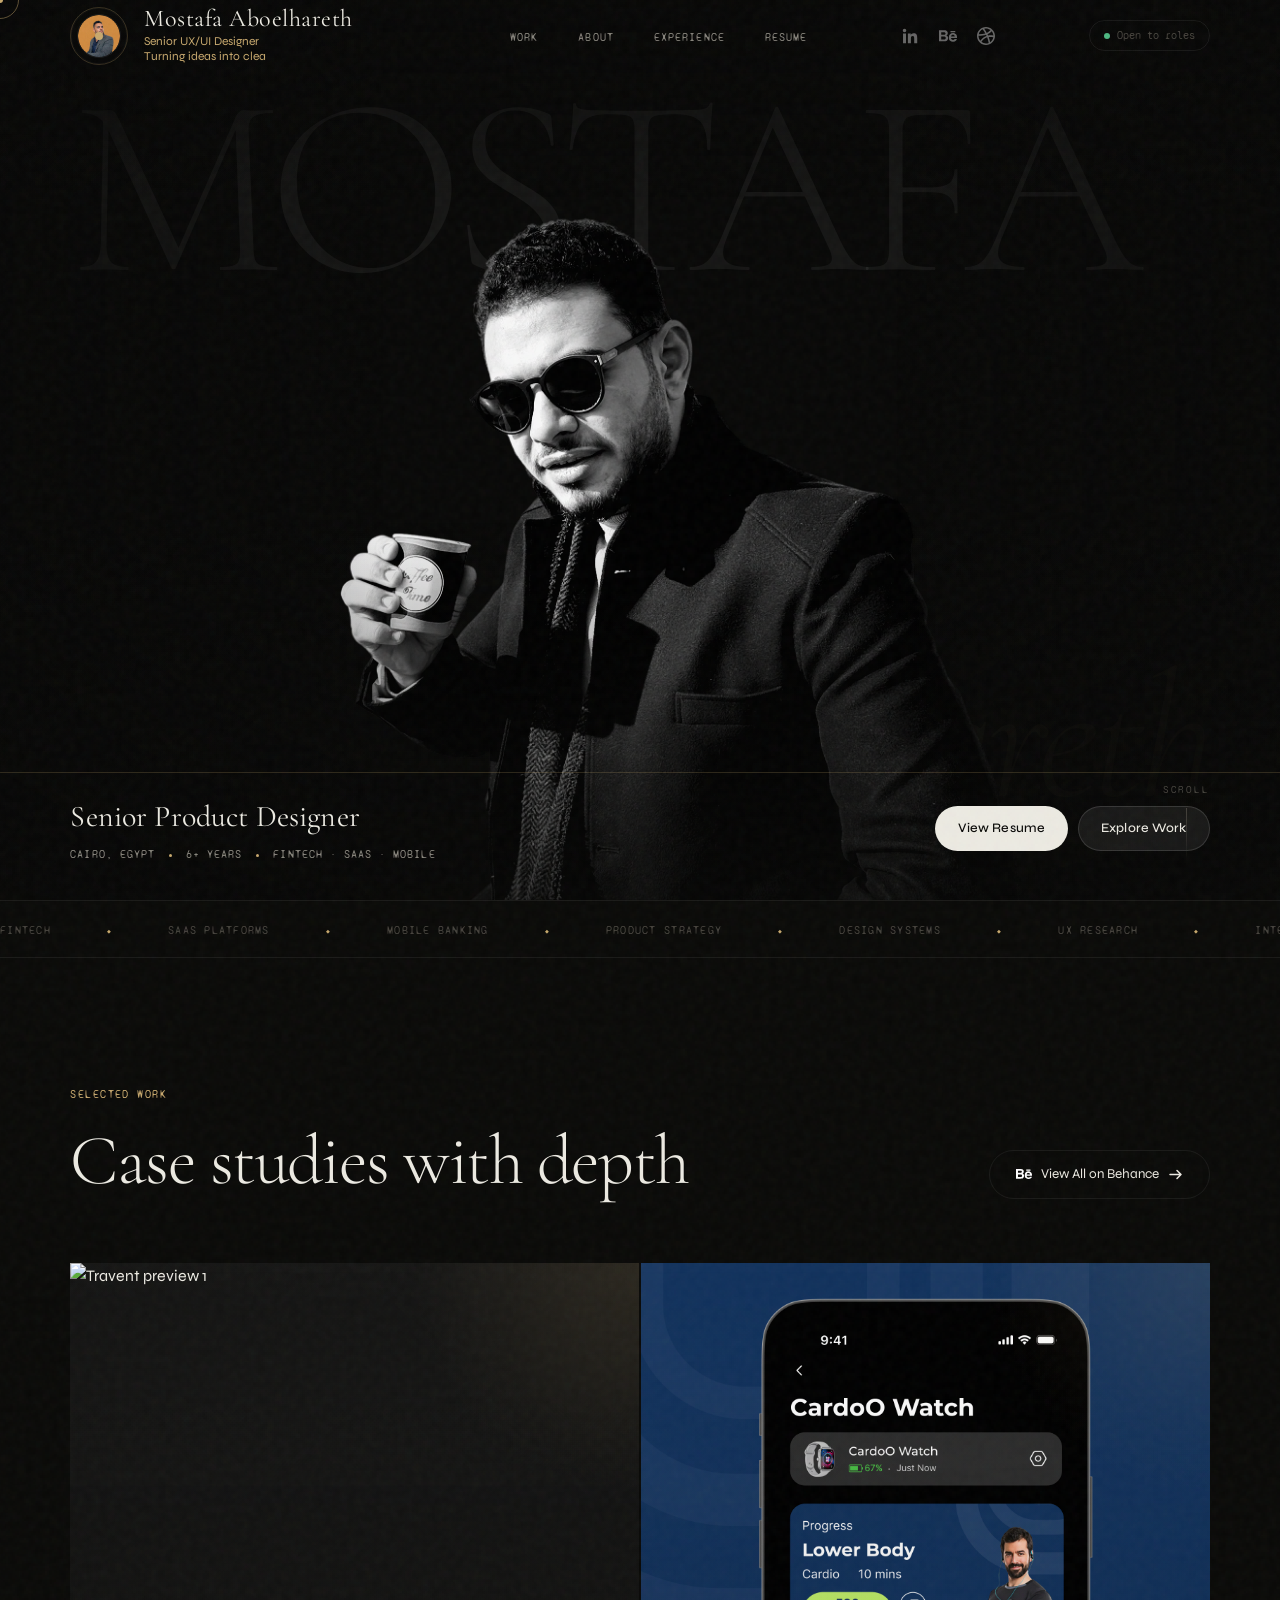
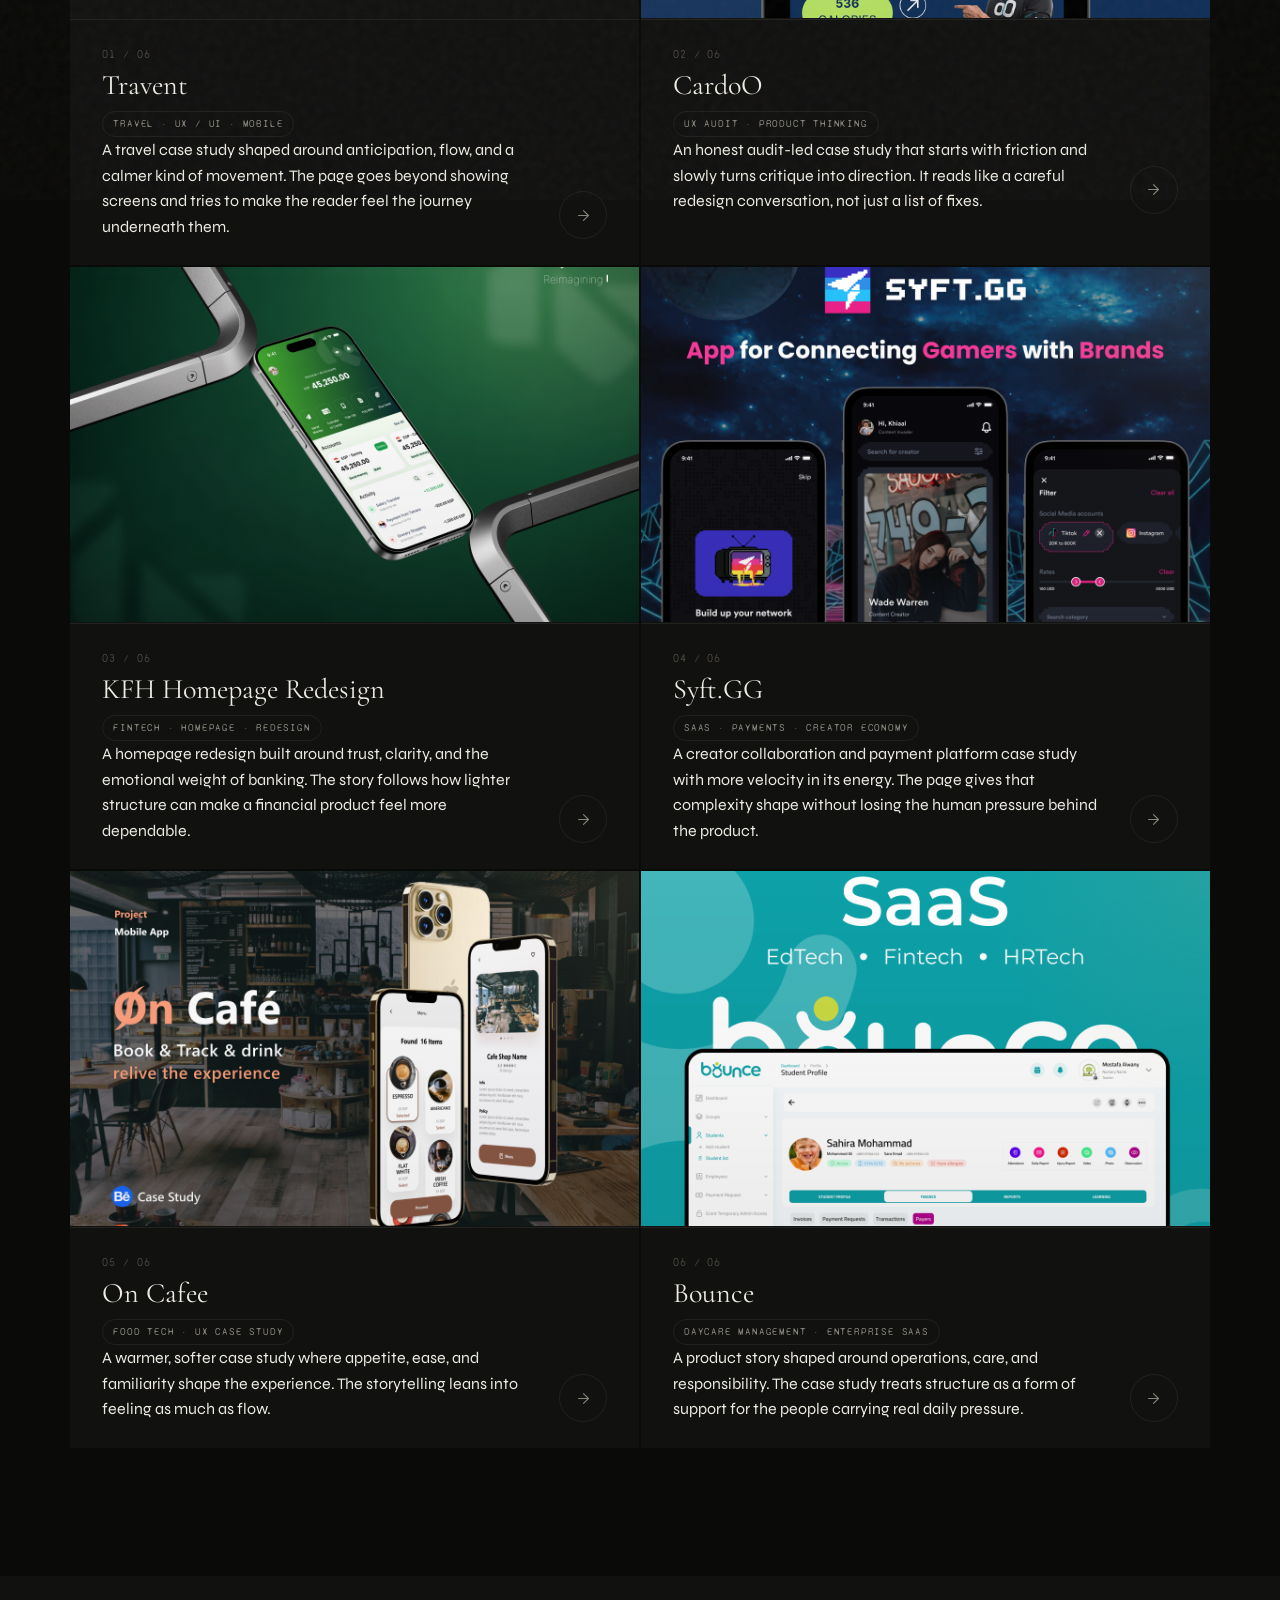
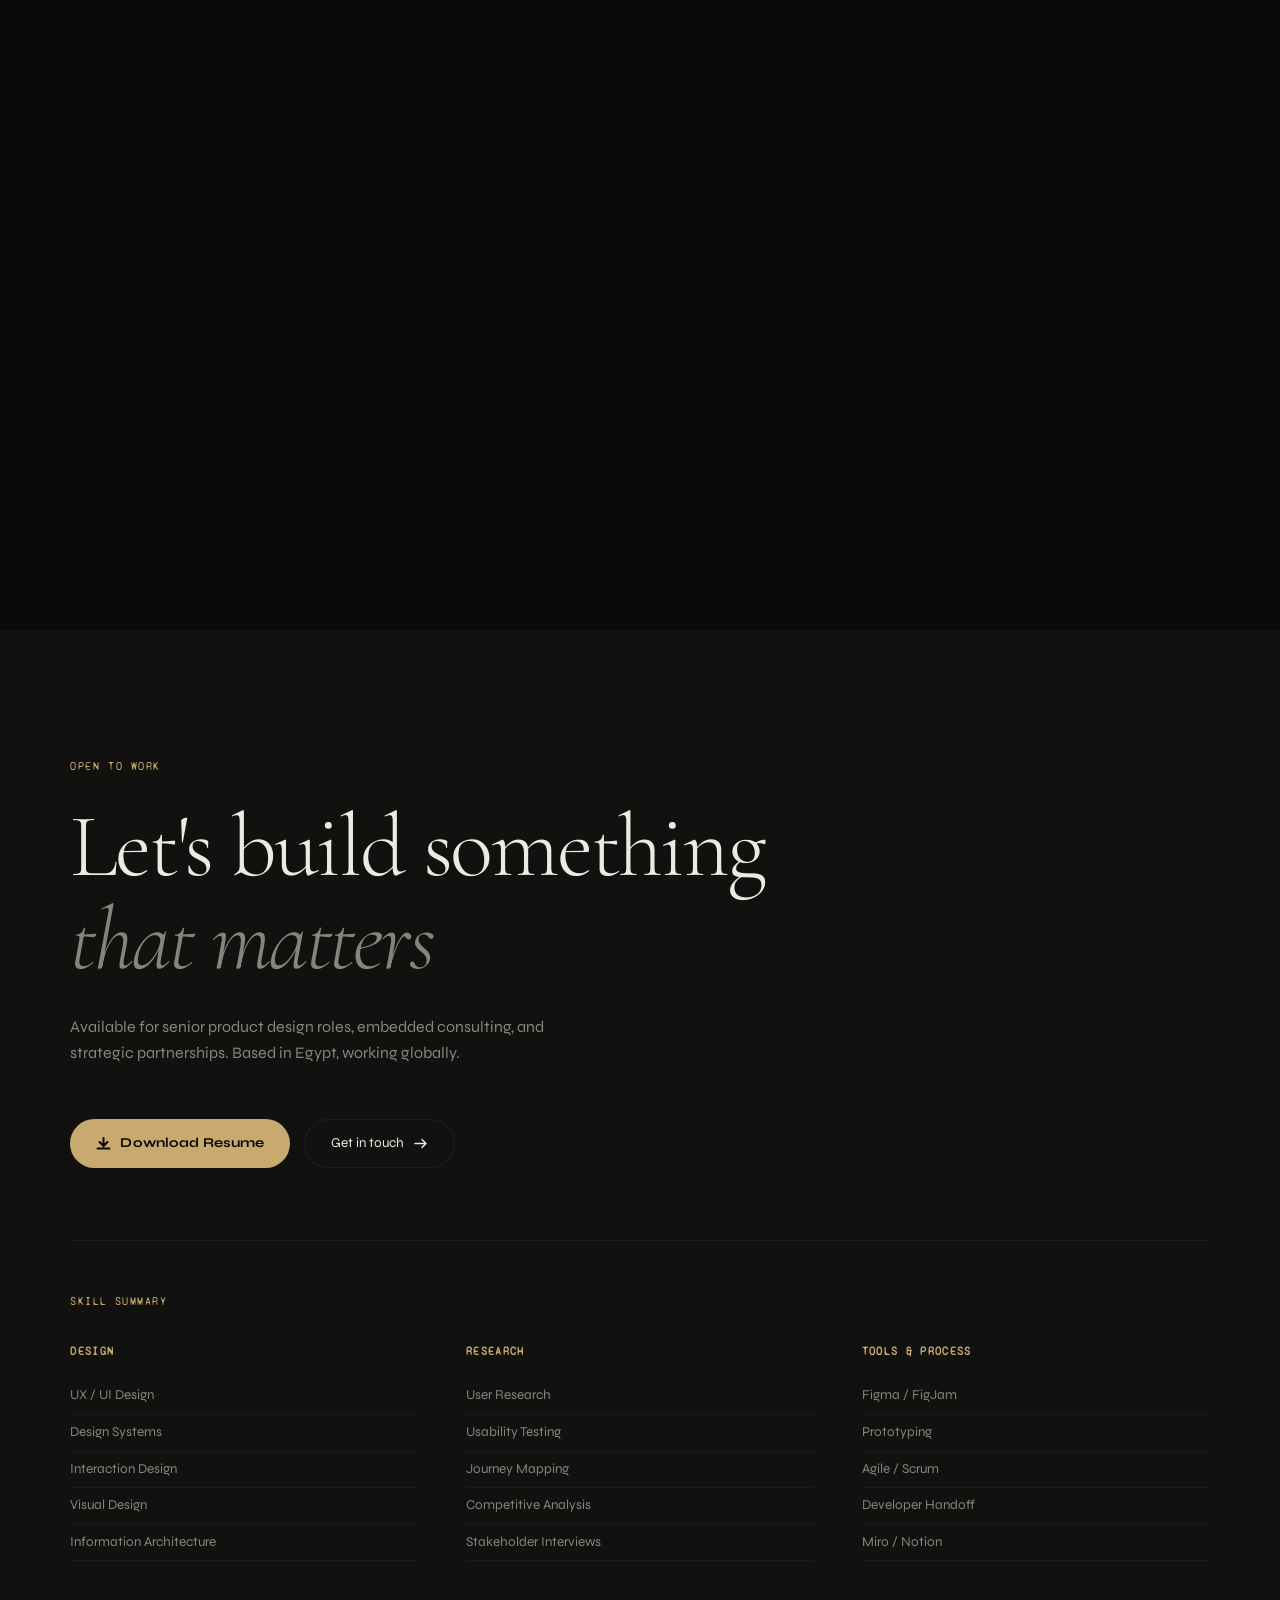
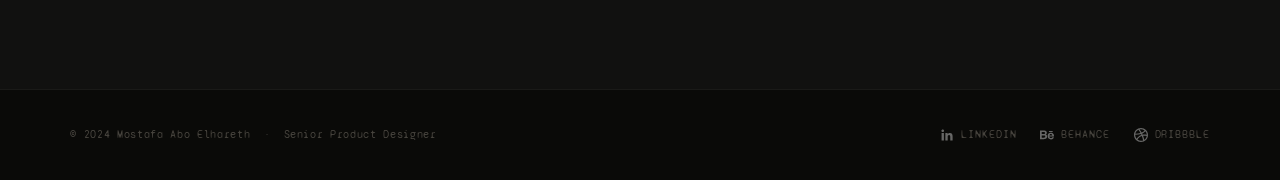
==== commit 3d3a0c15: "Sync latest portfolio updates" ====
--- a/index.html
+++ b/index.html
@@ -249,6 +249,19 @@
 }
 .nav-links a:hover { color: var(--text-1); }
 
+.nav-socials {
+    display: flex; align-items: center; gap: 4px;
+}
+.nav-social {
+    width: 34px; height: 34px; border-radius: 50%;
+    display: flex; align-items: center; justify-content: center;
+    color: var(--text-3); transition: color .3s, background .3s;
+    cursor: none;
+}
+.nav-social:hover { color: var(--text-1); background: rgba(255,255,255,.06); }
+.nav-social img { width: 18px; height: 18px; filter: invert(1); opacity: 0.38; transition: opacity .3s; }
+.nav-social:hover img { opacity: 0.85; }
+
 .nav-pill {
     display: flex; align-items: center; gap: 7px;
     padding: 6px 14px; border: 1px solid var(--border); border-radius: 100px;
@@ -275,359 +288,10 @@
 .mob-toggle.open span:nth-child(2) { transform: translateY(-6px) rotate(-45deg); }
 
 /* =============================================
-   HERO
+   HERO — CINEMATIC PORTRAIT
 ============================================= */
-.hero {
-    min-height: 100svh;
-    padding: calc(var(--nav) + 20px) var(--px) 40px;
-    position: relative;
-    overflow: hidden;
-    isolation: isolate;
-    background:
-        radial-gradient(circle at 16% 16%, rgba(255,255,255,.03) 0%, transparent 24%),
-        radial-gradient(circle at 78% 58%, rgba(154,106,50,.1) 0%, transparent 28%),
-        linear-gradient(180deg, #080807 0%, #060605 100%);
-}
-.hero::before {
-    content: "";
-    position: absolute;
-    inset: 0;
-    background-image:
-        linear-gradient(rgba(255,255,255,.022) 1px, transparent 1px),
-        linear-gradient(90deg, rgba(255,255,255,.022) 1px, transparent 1px);
-    background-size: 18px 18px;
-    opacity: .12;
-    mask-image: radial-gradient(circle at 50% 44%, black 32%, transparent 84%);
-    pointer-events: none;
-}
-.hero-backdrop {
-    position: absolute;
-    inset: 0;
-    pointer-events: none;
-    background:
-        radial-gradient(ellipse 58% 46% at 79% 48%, rgba(183,132,72,.17) 0%, transparent 52%),
-        radial-gradient(ellipse 30% 18% at 70% 76%, rgba(106,71,34,.18) 0%, transparent 70%),
-        radial-gradient(ellipse 20% 14% at 76% 36%, rgba(255,236,199,.11) 0%, transparent 60%);
-    opacity: .9;
-}
-.hero-grid {
-    position: relative;
-    min-height: calc(100svh - var(--nav) - 56px);
-    display: grid;
-    grid-template-columns: minmax(300px, 380px) minmax(0, 1fr);
-    grid-template-rows: minmax(0, 1fr) auto;
-    align-items: center;
-    gap: clamp(24px, 4.4vw, 64px);
-    grid-template-areas:
-        "copy display"
-        "trust trust";
-}
-.hero-copy,
-.hero-display,
-.hero-trust,
-.scroll-cue {
-    position: relative;
-    z-index: 2;
-}
-.hero-copy {
-    grid-area: copy;
-    align-self: end;
-    max-width: 360px;
-    padding-bottom: 68px;
-    opacity: 0;
-    animation: fu .9s var(--ease) .2s forwards;
-}
-.hero-status {
-    display: inline-flex;
-    align-items: center;
-    gap: 10px;
-    padding: 9px 14px;
-    border-radius: 999px;
-    border: 1px solid rgba(255,255,255,.11);
-    background: rgba(255,255,255,.045);
-    box-shadow: inset 0 1px 0 rgba(255,255,255,.06);
-    font-family: var(--fu);
-    font-size: 13px;
-    color: var(--text-1);
-    margin-bottom: 26px;
-    backdrop-filter: blur(14px);
-}
-.hero-status-dot {
-    width: 10px;
-    height: 10px;
-    border-radius: 50%;
-    background: #8DFF6A;
-    box-shadow: 0 0 0 8px rgba(141,255,106,.12);
-}
-.hero-kicker {
-    font-family: var(--fm);
-    font-size: 11px;
-    letter-spacing: .16em;
-    text-transform: uppercase;
-    color: rgba(236,234,226,.58);
-    margin-bottom: 16px;
-}
-.hero-intro {
-    font-family: var(--fd);
-    font-size: clamp(40px, 4.9vw, 78px);
-    line-height: .95;
-    letter-spacing: -.04em;
-    color: rgba(245,242,233,.98);
-    margin-bottom: 24px;
-}
-.hero-note {
-    font-size: clamp(14px, 1.3vw, 16px);
-    color: var(--text-2);
-    line-height: 1.74;
-    margin-bottom: 34px;
-    max-width: 32ch;
-}
-.hero-actions {
-    display: flex;
-    align-items: center;
-    flex-wrap: wrap;
-    gap: 12px;
-}
-.hero-btn {
-    display: inline-flex;
-    align-items: center;
-    justify-content: center;
-    gap: 10px;
-    min-width: 160px;
-    padding: 13px 21px;
-    border-radius: 999px;
-    border: 1px solid rgba(255,255,255,.1);
-    background: rgba(255,255,255,.06);
-    color: var(--text-1);
-    font-size: 14px;
-    transition: transform .35s var(--ease), border-color .35s, background .35s, color .35s;
-    backdrop-filter: blur(16px);
-}
-.hero-btn:hover {
-    transform: translateY(-2px);
-    border-color: rgba(255,255,255,.2);
-    background: rgba(255,255,255,.12);
-}
-.hero-btn.primary {
-    background: var(--text-1);
-    color: #090907;
-    border-color: transparent;
-    box-shadow: 0 16px 40px rgba(255,255,255,.08);
-}
-.hero-btn.primary:hover {
-    background: #fff;
-}
-.hero-display {
-    grid-area: display;
-    min-height: 760px;
-}
-.hero-nameplate {
-    position: absolute;
-    inset: 0;
-    pointer-events: none;
-}
-.hero-name {
-    position: absolute;
-    left: 0;
-    width: 100%;
-    font-family: var(--fu);
-    font-size: clamp(88px, 14.6vw, 220px);
-    line-height: .84;
-    letter-spacing: -.075em;
-    font-weight: 700;
-    text-transform: uppercase;
-    color: rgba(245,242,234,.99);
-    white-space: nowrap;
-    overflow: hidden;
-    opacity: 0;
-    text-shadow: 0 18px 38px rgba(0,0,0,.28);
-}
-.hero-name span {
-    display: block;
-    transform: translateY(112%);
-    animation: su 1s var(--ease) forwards;
-}
-.hero-name.first {
-    top: 48px;
-}
-.hero-name.second {
-    top: clamp(174px, 25vw, 296px);
-    left: clamp(70px, 9vw, 130px);
-}
-.hero-name.first span { animation-delay: .28s; }
-.hero-name.second span { animation-delay: .42s; }
-.hero-roleline {
-    position: absolute;
-    left: 0;
-    right: 0;
-    top: clamp(246px, 31vw, 378px);
-    display: flex;
-    justify-content: space-between;
-    align-items: center;
-    gap: 26px;
-    padding: 0 clamp(10px, 2vw, 32px);
-    font-family: var(--fu);
-    font-size: clamp(24px, 3.2vw, 54px);
-    letter-spacing: -.04em;
-    text-transform: uppercase;
-    color: rgba(184,177,164,.66);
-    opacity: 0;
-    animation: fu .9s var(--ease) .65s forwards;
-}
-.hero-roleline span:last-child {
-    text-align: right;
-}
-.hero-roleline::before {
-    content: "";
-    position: absolute;
-    inset: 46% 28% auto;
-    height: 1px;
-    background: linear-gradient(90deg, transparent, rgba(255,240,208,.24), transparent);
-}
-.hero-portrait-wrap {
-    position: absolute;
-    right: clamp(-38px, 0vw, 18px);
-    bottom: -2px;
-    width: min(46vw, 700px);
-    min-width: 360px;
-    z-index: 3;
-    opacity: 0;
-    transform: translateY(32px) scale(.98);
-    animation: heroPortraitIn 1.1s var(--ease) .55s forwards;
-}
-.hero-portrait-aura {
-    position: absolute;
-    inset: 18% 6% 4%;
-    border-radius: 999px;
-    background:
-        radial-gradient(circle at 38% 36%, rgba(255,228,173,.15) 0%, transparent 26%),
-        radial-gradient(circle at 48% 72%, rgba(132,92,45,.18) 0%, transparent 44%);
-    filter: blur(38px);
-    opacity: .82;
-}
-.hero-portrait-img {
-    position: relative;
-    width: 100%;
-    object-fit: contain;
-    filter: grayscale(1) contrast(1.08) brightness(.98) drop-shadow(0 32px 70px rgba(0,0,0,.55));
-}
-.hero-wave-field {
-    position: absolute;
-    right: -3%;
-    bottom: 7%;
-    width: min(66vw, 920px);
-    height: min(34vh, 260px);
-    z-index: 1;
-    pointer-events: auto;
-    opacity: .84;
-}
-.hero-trust {
-    grid-area: trust;
-    display: flex;
-    align-items: center;
-    justify-content: space-between;
-    gap: 18px;
-    padding-top: 14px;
-    border-top: 1px solid rgba(255,255,255,.08);
-    margin-top: -24px;
-    opacity: 0;
-    animation: fu .9s var(--ease) 1s forwards;
-}
-.hero-trust-copy {
-    font-family: var(--fm);
-    font-size: 10px;
-    letter-spacing: .16em;
-    text-transform: uppercase;
-    color: rgba(236,234,226,.3);
-}
-.hero-trust-list {
-    display: flex;
-    align-items: center;
-    justify-content: flex-end;
-    flex-wrap: wrap;
-    gap: clamp(18px, 2vw, 42px);
-}
-.hero-trust-item {
-    font-family: var(--fu);
-    font-size: clamp(18px, 1.8vw, 28px);
-    letter-spacing: -.04em;
-    color: rgba(236,234,226,.42);
-}
-.hero-steam {
-    position: absolute;
-    width: 96px;
-    height: 122px;
-    left: 8%;
-    top: 26%;
-    z-index: 4;
-    pointer-events: none;
-    opacity: .54;
-}
-.hero-steam span {
-    position: absolute;
-    bottom: 0;
-    width: 28px;
-    height: 92px;
-    border-radius: 999px;
-    border: 1px solid rgba(255,241,220,.14);
-    border-color: rgba(255,241,220,.14) transparent transparent transparent;
-    filter: blur(1px);
-    animation: steamRise 5.8s linear infinite;
-}
-.hero-steam span:nth-child(1) {
-    left: 18px;
-    transform: rotate(-8deg);
-}
-.hero-steam span:nth-child(2) {
-    left: 46px;
-    height: 132px;
-    animation-delay: 1.6s;
-    transform: rotate(8deg);
-}
-.hero-steam span:nth-child(3) {
-    left: 72px;
-    height: 120px;
-    animation-delay: .8s;
-    transform: rotate(-2deg);
-}
-
 @keyframes su { to { transform: translateY(0); } }
 @keyframes fu { from { opacity:0; transform:translateY(10px); } to { opacity:1; transform:translateY(0); } }
-@keyframes heroPortraitIn {
-    to {
-        opacity: 1;
-        transform: translateY(0) scale(1);
-    }
-}
-@keyframes steamRise {
-    0% {
-        opacity: 0;
-        transform: translateY(10px) translateX(0) scaleY(.92);
-    }
-    20% {
-        opacity: .6;
-    }
-    70% {
-        opacity: .34;
-    }
-    100% {
-        opacity: 0;
-        transform: translateY(-56px) translateX(8px) scaleY(1.12);
-    }
-}
-
-.scroll-cue {
-    position: absolute; bottom: 18px; right: 0;
-    display: flex; flex-direction: column; align-items: center; gap: 10px;
-    font-family: var(--fm); font-size: 10px; letter-spacing: .18em;
-    text-transform: uppercase; color: var(--text-3);
-    opacity: 0; animation: fu .9s var(--ease) 1.25s forwards;
-}
-.scroll-cue-line {
-    width: 1px; height: 52px;
-    background: linear-gradient(to bottom, var(--text-3), transparent);
-    animation: scl 2.2s ease-in-out 2s infinite;
-}
 @keyframes scl {
     0%   { transform: scaleY(0); transform-origin: top; }
     49%  { transform: scaleY(1); transform-origin: top; }
@@ -635,6 +299,187 @@
     100% { transform: scaleY(0); transform-origin: bottom; }
 }
 
+.hero {
+    position: relative;
+    height: 100svh;
+    min-height: 620px;
+    overflow: hidden;
+    background: #080807;
+    isolation: isolate;
+}
+
+/* Giant atmospheric name — background layer */
+.hero-bg-text {
+    position: absolute;
+    inset: 0;
+    z-index: 1;
+    pointer-events: none;
+    overflow: hidden;
+    display: flex;
+    flex-direction: column;
+    justify-content: space-between;
+    padding: calc(var(--nav) + 12px) var(--px) 88px;
+}
+.hbt-first {
+    font-family: var(--fd);
+    font-size: clamp(96px, 20vw, 288px);
+    font-weight: 300;
+    letter-spacing: -0.055em;
+    line-height: 0.82;
+    color: rgba(255,255,255,0.055);
+    text-transform: uppercase;
+    white-space: nowrap;
+    animation: hbtL 1.6s var(--ease) 0.1s both;
+}
+.hbt-second {
+    font-family: var(--fd);
+    font-size: clamp(68px, 14vw, 202px);
+    font-weight: 300;
+    font-style: italic;
+    letter-spacing: -0.04em;
+    line-height: 0.82;
+    color: rgba(200,169,110,0.052);
+    text-align: right;
+    white-space: nowrap;
+    animation: hbtR 1.6s var(--ease) 0.25s both;
+}
+@keyframes hbtL {
+    from { opacity:0; transform:translateX(-4%); }
+    to   { opacity:1; transform:translateX(0); }
+}
+@keyframes hbtR {
+    from { opacity:0; transform:translateX(4%); }
+    to   { opacity:1; transform:translateX(0); }
+}
+
+/* Portrait — full height, centered, floats via mix-blend-mode */
+.hero-portrait-wrap {
+    position: absolute;
+    inset: 0;
+    z-index: 2;
+    display: flex;
+    align-items: flex-end;
+    justify-content: center;
+    pointer-events: none;
+}
+.hero-portrait-img {
+    height: 96%;
+    max-height: 96svh;
+    width: auto;
+    max-width: 72vw;
+    object-fit: contain;
+    object-position: center bottom;
+    mix-blend-mode: lighten;
+    filter: contrast(1.07) brightness(0.97);
+    animation: portraitIn 2.4s var(--ease) 0s both;
+}
+@keyframes portraitIn {
+    0%   { opacity:0; transform:scale(1.05) translateY(24px); filter:contrast(1.07) brightness(0.15); }
+    35%  { opacity:1; }
+    100% { opacity:1; transform:scale(1) translateY(0); filter:contrast(1.07) brightness(0.97); }
+}
+
+/* Vignette to ground the composition */
+.hero-vignette {
+    position: absolute;
+    inset: 0;
+    z-index: 3;
+    pointer-events: none;
+    background:
+        linear-gradient(to bottom, rgba(8,8,7,0.6) 0%, transparent 22%, transparent 58%, rgba(8,8,7,0.75) 100%),
+        linear-gradient(to right, rgba(8,8,7,0.52) 0%, transparent 30%, transparent 70%, rgba(8,8,7,0.52) 100%);
+}
+
+/* Bottom info strip */
+.hero-bottom {
+    position: absolute;
+    bottom: 0;
+    left: 0;
+    right: 0;
+    z-index: 5;
+    padding: 20px var(--px) 36px;
+    border-top: 1px solid rgba(200,169,110,0.2);
+    display: flex;
+    align-items: center;
+    justify-content: space-between;
+    gap: 24px;
+    flex-wrap: wrap;
+    animation: fu 1s var(--ease) 1.6s both;
+}
+.hero-role-text {
+    font-family: var(--fd);
+    font-size: clamp(20px, 2.4vw, 30px);
+    font-weight: 400;
+    color: var(--text-1);
+    letter-spacing: 0.005em;
+    margin-bottom: 6px;
+}
+.hero-meta-strip {
+    display: flex;
+    align-items: center;
+    gap: 14px;
+    font-family: var(--fm);
+    font-size: 10.5px;
+    letter-spacing: 0.1em;
+    text-transform: uppercase;
+    color: var(--text-2);
+}
+.hero-meta-sep {
+    width: 3px;
+    height: 3px;
+    border-radius: 50%;
+    background: var(--accent);
+    flex-shrink: 0;
+}
+.hero-ctas {
+    display: flex;
+    align-items: center;
+    gap: 10px;
+    flex-shrink: 0;
+}
+.hero-btn {
+    display: inline-flex;
+    align-items: center;
+    gap: 9px;
+    padding: 11px 22px;
+    border-radius: 100px;
+    font-family: var(--fu);
+    font-size: 13px;
+    font-weight: 500;
+    letter-spacing: 0.01em;
+    transition: transform 0.35s var(--ease), background 0.3s, border-color 0.3s;
+    border: 1px solid rgba(255,255,255,0.13);
+    background: rgba(255,255,255,0.07);
+    color: var(--text-1);
+    backdrop-filter: blur(14px);
+    cursor: none;
+}
+.hero-btn:hover { transform: translateY(-2px); border-color: rgba(255,255,255,0.24); background: rgba(255,255,255,0.12); }
+.hero-btn.primary { background: var(--text-1); color: #090907; border-color: transparent; }
+.hero-btn.primary:hover { background: #fff; }
+
+.scroll-cue {
+    position: absolute;
+    bottom: 40px;
+    right: var(--px);
+    z-index: 6;
+    display: flex;
+    flex-direction: column;
+    align-items: center;
+    gap: 10px;
+    font-family: var(--fm);
+    font-size: 10px;
+    letter-spacing: 0.18em;
+    text-transform: uppercase;
+    color: var(--text-3);
+    animation: fu 0.9s var(--ease) 2s both;
+}
+.scroll-cue-line {
+    width: 1px;
+    height: 52px;
+    background: linear-gradient(to bottom, var(--text-3), transparent);
+    animation: scl 2.2s ease-in-out 2.8s infinite;
+}
 /* =============================================
    MARQUEE
 ============================================= */
@@ -923,44 +768,6 @@
     z-index: 2;
 }
 
-.thumb-dot {
-    width: 7px;
-    height: 7px;
-    border-radius: 50%;
-    background: rgba(255,255,255,.28);
-    transition: transform .28s var(--ease), background .28s var(--ease);
-}
-
-.thumb-dot.active {
-    background: var(--accent);
-    transform: scale(1.18);
-}
-
-.thumb-hint {
-    position: absolute;
-    left: 16px;
-    bottom: 14px;
-    z-index: 2;
-    padding: 7px 11px;
-    border-radius: 999px;
-    background: rgba(10,10,8,.5);
-    color: rgba(236,234,226,.86);
-    font-family: var(--fm);
-    font-size: 9px;
-    letter-spacing: .12em;
-    text-transform: uppercase;
-    border: 1px solid rgba(255,255,255,.08);
-    backdrop-filter: blur(10px);
-}
-
-.pc-copy {
-    margin-top: 14px;
-    color: var(--text-2);
-    font-size: 14px;
-    line-height: 1.72;
-    max-width: 52ch;
-}
-
 /* =============================================
    ABOUT
 ============================================= */
@@ -1101,92 +908,32 @@
     flex-wrap:wrap; gap:16px;
 }
 .ft-l { font-family:var(--fm); font-size:11px; letter-spacing:.06em; color:var(--text-3); }
-.ft-links { display:flex; gap:28px; }
+.ft-links { display:flex; gap:24px; align-items:center; }
 .ft-links a {
+    display:flex; align-items:center; gap:7px;
     font-family:var(--fm); font-size:11px; letter-spacing:.08em;
-    text-transform:uppercase; color:var(--text-3); transition:color .3s;
+    text-transform:uppercase; color:var(--text-3); transition:color .3s; cursor:none;
 }
 .ft-links a:hover { color:var(--text-1); }
+.ft-links img { flex-shrink:0; filter: invert(1); opacity: 0.38; transition: opacity .3s; }
+.ft-links a:hover img { opacity: 0.85; }
 
 /* =============================================
    RESPONSIVE
 ============================================= */
 @media (max-width:920px) {
     :root { --px: 24px; }
-    .nav-links, .nav-pill { display:none; }
+    .nav-links, .nav-pill, .nav-socials { display:none; }
     .mob-toggle { display:flex; }
     .nav-orbit { width:50px; height:50px; }
     .nav-avatar { width:38px; height:38px; top:6px; left:6px; }
     .nav-name { font-size: 20px; }
     .nav-role { max-width: 190px; }
-    .hero {
-        padding-bottom: 34px;
-    }
-    .hero-grid {
-        min-height: auto;
-        grid-template-columns: 1fr;
-        grid-template-areas:
-            "display"
-            "copy"
-            "trust";
-        align-items: start;
-        gap: 28px;
-    }
-    .hero-copy {
-        max-width: 100%;
-        order: 2;
-        padding-bottom: 0;
-    }
-    .hero-display {
-        order: 1;
-        min-height: 560px;
-    }
-    .hero-name {
-        font-size: clamp(68px, 16vw, 122px);
-        white-space: normal;
-        overflow: visible;
-    }
-    .hero-name.first {
-        top: 26px;
-    }
-    .hero-name.second {
-        top: 116px;
-        left: 0;
-    }
-    .hero-roleline {
-        top: 194px;
-        padding: 0;
-        font-size: clamp(20px, 5.2vw, 36px);
-    }
-    .hero-portrait-wrap {
-        right: 50%;
-        bottom: 0;
-        width: min(92vw, 470px);
-        min-width: 0;
-        transform: translate(50%, 32px) scale(.98);
-    }
-    .hero-wave-field {
-        right: -8%;
-        bottom: 7%;
-        width: 116%;
-        height: 180px;
-    }
-    .hero-steam {
-        left: 14%;
-        top: 22%;
-        transform: scale(.8);
-    }
-    .hero-trust {
-        flex-direction: column;
-        align-items: flex-start;
-        margin-top: 0;
-    }
-    .hero-trust-list {
-        justify-content: flex-start;
-    }
-    .scroll-cue {
-        display: none;
-    }
+    .hbt-first  { font-size: clamp(72px, 22vw, 148px); }
+    .hbt-second { font-size: clamp(52px, 16vw, 108px); }
+    .hero-portrait-img { max-width: 88vw; height: 88%; }
+    .hero-bottom { flex-direction: column; align-items: flex-start; gap: 16px; }
+    .scroll-cue { display: none; }
     .work-grid { grid-template-columns:1fr; }
     .about-grid { grid-template-columns:1fr; gap:52px; }
     .te { grid-template-columns:1fr; gap:10px; }
@@ -1200,28 +947,9 @@
     .hero-display {
         min-height: 450px;
     }
-    .hero-roleline {
-        top: 166px;
-        gap: 14px;
-        font-size: 16px;
-    }
-    .hero-status {
-        font-size: 13px;
-    }
-    .hero-intro {
-        font-size: 46px;
-    }
-    .hero-btn {
-        width: 100%;
-    }
-    .hero-trust-item {
-        font-size: 18px;
-    }
-    .hero-steam {
-        left: 10%;
-        top: 18%;
-        transform: scale(.64);
-    }
+    .hbt-first  { font-size: clamp(60px, 24vw, 120px); }
+    .hbt-second { font-size: clamp(44px, 18vw, 90px); }
+    .hero-btn   { width: 100%; justify-content: center; }
 }
 </style>
 </head>
@@ -1265,6 +993,17 @@
         <li><a href="#experience">Experience</a></li>
         <li><a href="#resume">Resume</a></li>
     </ul>
+            <div class="nav-socials">
+        <a class="nav-social" href="https://www.linkedin.com/in/mostafaaboelhareth/" target="_blank" rel="noopener" aria-label="LinkedIn">
+            <img src="assets/Social icons/Linkedin.svg" alt="LinkedIn" width="18" height="18">
+        </a>
+        <a class="nav-social" href="https://www.behance.net/mostafaelhareth" target="_blank" rel="noopener" aria-label="Behance">
+            <img src="assets/Social icons/Behance.svg" alt="Behance" width="18" height="18">
+        </a>
+        <a class="nav-social" href="https://dribbble.com/Mostafa_Aboelhareth" target="_blank" rel="noopener" aria-label="Dribbble">
+            <img src="assets/Social icons/Dribble.svg" alt="Dribbble" width="18" height="18">
+        </a>
+    </div>
     <div class="nav-pill">
         <span class="nav-pill-dot"></span>
         Open to roles
@@ -1275,71 +1014,52 @@
 </nav>
 
 <!-- ======= HERO ======= -->
-<section class="hero">
-    <div class="hero-backdrop"></div>
-    <div class="hero-grid">
-        <div class="hero-copy">
-            <div class="hero-status">
-                <span class="hero-status-dot"></span>
-                Open for product design roles
-            </div>
-            <div class="hero-kicker">Senior UX/UI Designer · 6+ years · Egypt</div>
-            <p class="hero-intro">
-                Designing calm systems with cinematic impact.
-            </p>
-            <p class="hero-note">
-                Senior UX/UI Designer shaping fintech and SaaS products into clear, premium experiences people trust quickly and remember naturally.
-            </p>
-            <div class="hero-actions">
-                <a class="hero-btn primary" href="https://docs.google.com/document/d/1jFF5WO1JK4ABuLN5yIQDkroDMRiX9VEl/edit?usp=sharing&ouid=117887417011165398233&rtpof=true&sd=true" target="_blank" rel="noopener noreferrer">View Resume</a>
-                <a class="hero-btn" href="#work">Explore Work</a>
+<section class="hero" id="home">
+
+    <!-- Background atmospheric name text -->
+    <div class="hero-bg-text" aria-hidden="true">
+        <div class="hbt-first">Mostafa</div>
+        <div class="hbt-second">Aboelhareth</div>
+    </div>
+
+    <!-- Portrait — full height, blended -->
+    <div class="hero-portrait-wrap">
+        <img
+            class="hero-portrait-img"
+            src="assets/Wow Portfolio image for hero section.png"
+            alt="Mostafa Aboelhareth — Senior Product Designer"
+        >
+    </div>
+
+    <!-- Vignette overlay -->
+    <div class="hero-vignette" aria-hidden="true"></div>
+
+    <!-- Bottom info strip -->
+    <div class="hero-bottom">
+        <div>
+            <div class="hero-role-text">Senior Product Designer</div>
+            <div class="hero-meta-strip">
+                <span>Cairo, Egypt</span>
+                <span class="hero-meta-sep"></span>
+                <span>6+ Years</span>
+                <span class="hero-meta-sep"></span>
+                <span>Fintech · SaaS · Mobile</span>
             </div>
         </div>
-
-        <div class="hero-display">
-            <div class="hero-nameplate" aria-hidden="true">
-                <div class="hero-name first"><span>Mostafa</span></div>
-                <div class="hero-name second"><span>Aboelhareth</span></div>
-                <div class="hero-roleline">
-                    <span>Product clarity</span>
-                    <span>Visual calm</span>
-                </div>
-            </div>
-
-            <canvas class="hero-wave-field" id="heroWaveField" aria-hidden="true"></canvas>
-
-            <div class="hero-portrait-wrap">
-                <div class="hero-portrait-aura"></div>
-                <div class="hero-steam" aria-hidden="true">
-                    <span></span>
-                    <span></span>
-                    <span></span>
-                </div>
-                <img
-                    class="hero-portrait-img"
-                    id="heroPortrait"
-                    src="assets/Wow Portfolio image for hero section.png"
-                    alt="Mostafa Aboelhareth portrait"
-                >
-            </div>
-        </div>
-
-        <div class="hero-trust">
-            <div class="hero-trust-copy">Designed for products that needed trust, rhythm, and executive-level polish</div>
-            <div class="hero-trust-list" aria-label="Core capabilities">
-                <span class="hero-trust-item">UX Strategy</span>
-                <span class="hero-trust-item">Design Systems</span>
-                <span class="hero-trust-item">Product Thinking</span>
-                <span class="hero-trust-item">Interface Craft</span>
-            </div>
-        </div>
-
-        <div class="scroll-cue">
-            <span>Scroll</span>
-            <div class="scroll-cue-line"></div>
+        <div class="hero-ctas">
+            <a class="hero-btn primary" href="https://docs.google.com/document/d/1jFF5WO1JK4ABuLN5yIQDkroDMRiX9VEl/edit?usp=sharing&ouid=117887417011165398233&rtpof=true&sd=true" target="_blank" rel="noopener noreferrer">View Resume</a>
+            <a class="hero-btn" href="#work">Explore Work</a>
         </div>
     </div>
+
+    <!-- Scroll indicator -->
+    <div class="scroll-cue" aria-hidden="true">
+        <span>Scroll</span>
+        <div class="scroll-cue-line"></div>
+    </div>
+
 </section>
+
 
 <!-- ======= MARQUEE ======= -->
 <div class="marquee">
@@ -1799,10 +1519,19 @@
 <!-- ======= FOOTER ======= -->
 <footer>
     <div class="ft-l">© 2024 Mostafa Abo Elhareth &nbsp;·&nbsp; Senior Product Designer</div>
-    <div class="ft-links">
-        <a href="https://www.behance.net/mostafaelhareth" target="_blank">Behance</a>
-        <a href="https://www.linkedin.com/in/mostafa-abo-elhareth" target="_blank">LinkedIn</a>
-        <a href="mailto:mostafa.elhareth@gmail.com">Email</a>
+            <div class="ft-links">
+        <a href="https://www.linkedin.com/in/mostafaaboelhareth/" target="_blank" rel="noopener">
+            <img src="assets/Social icons/Linkedin.svg" alt="" width="14" height="14">
+            LinkedIn
+        </a>
+        <a href="https://www.behance.net/mostafaelhareth" target="_blank" rel="noopener">
+            <img src="assets/Social icons/Behance.svg" alt="" width="14" height="14">
+            Behance
+        </a>
+        <a href="https://dribbble.com/Mostafa_Aboelhareth" target="_blank" rel="noopener">
+            <img src="assets/Social icons/Dribble.svg" alt="" width="14" height="14">
+            Dribbble
+        </a>
     </div>
 </footer>
 
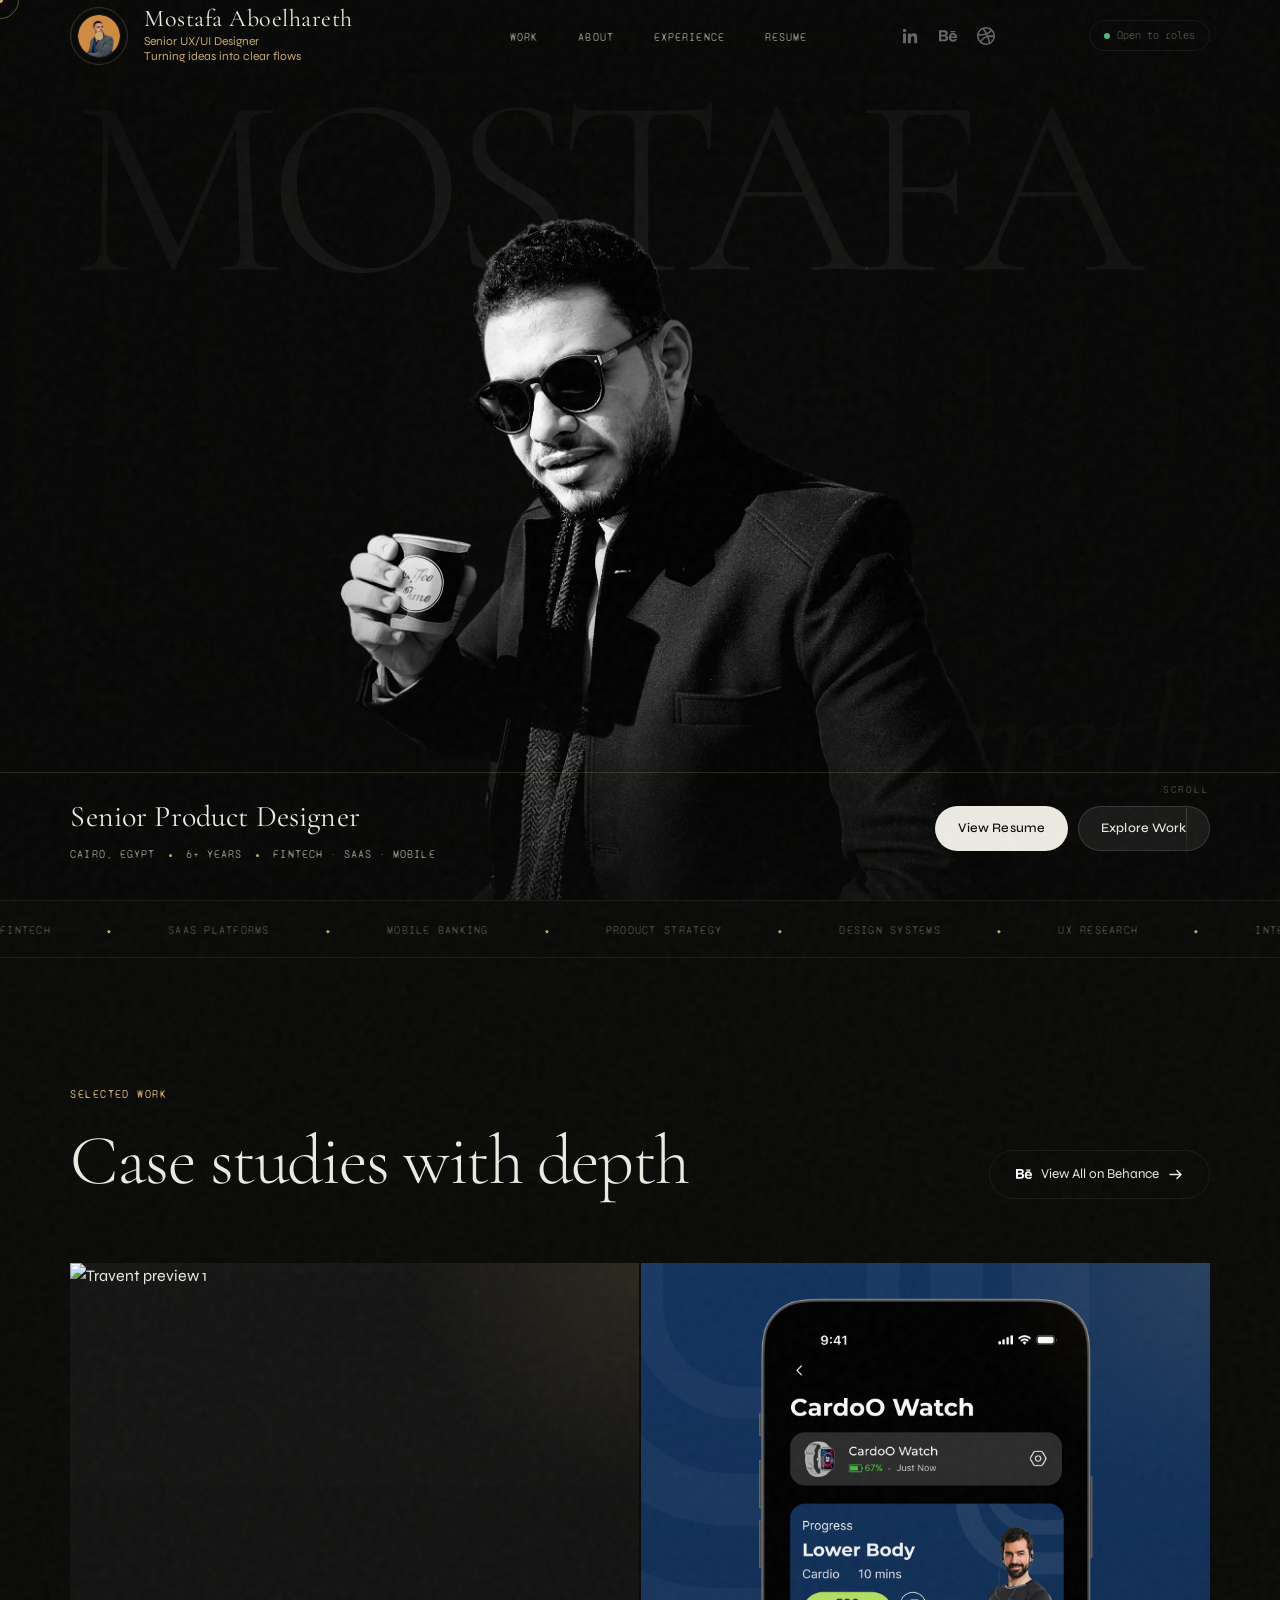
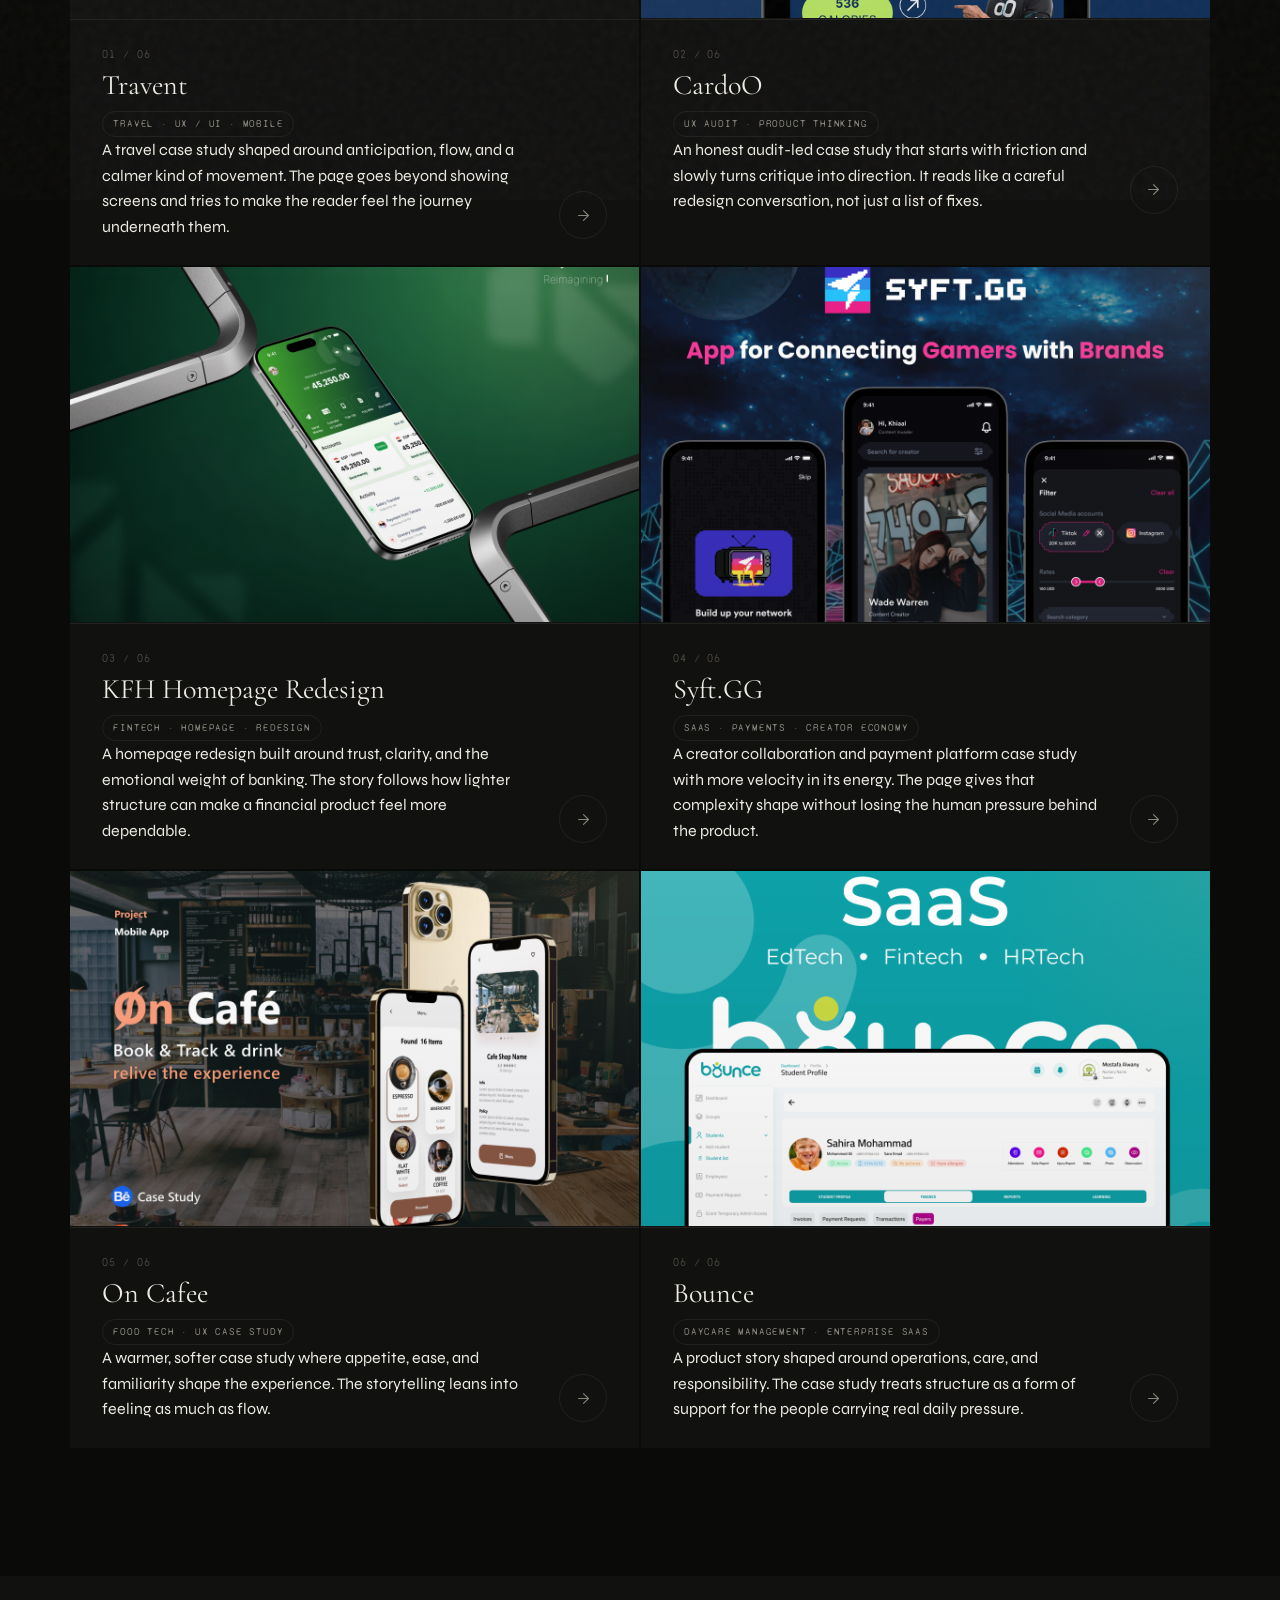
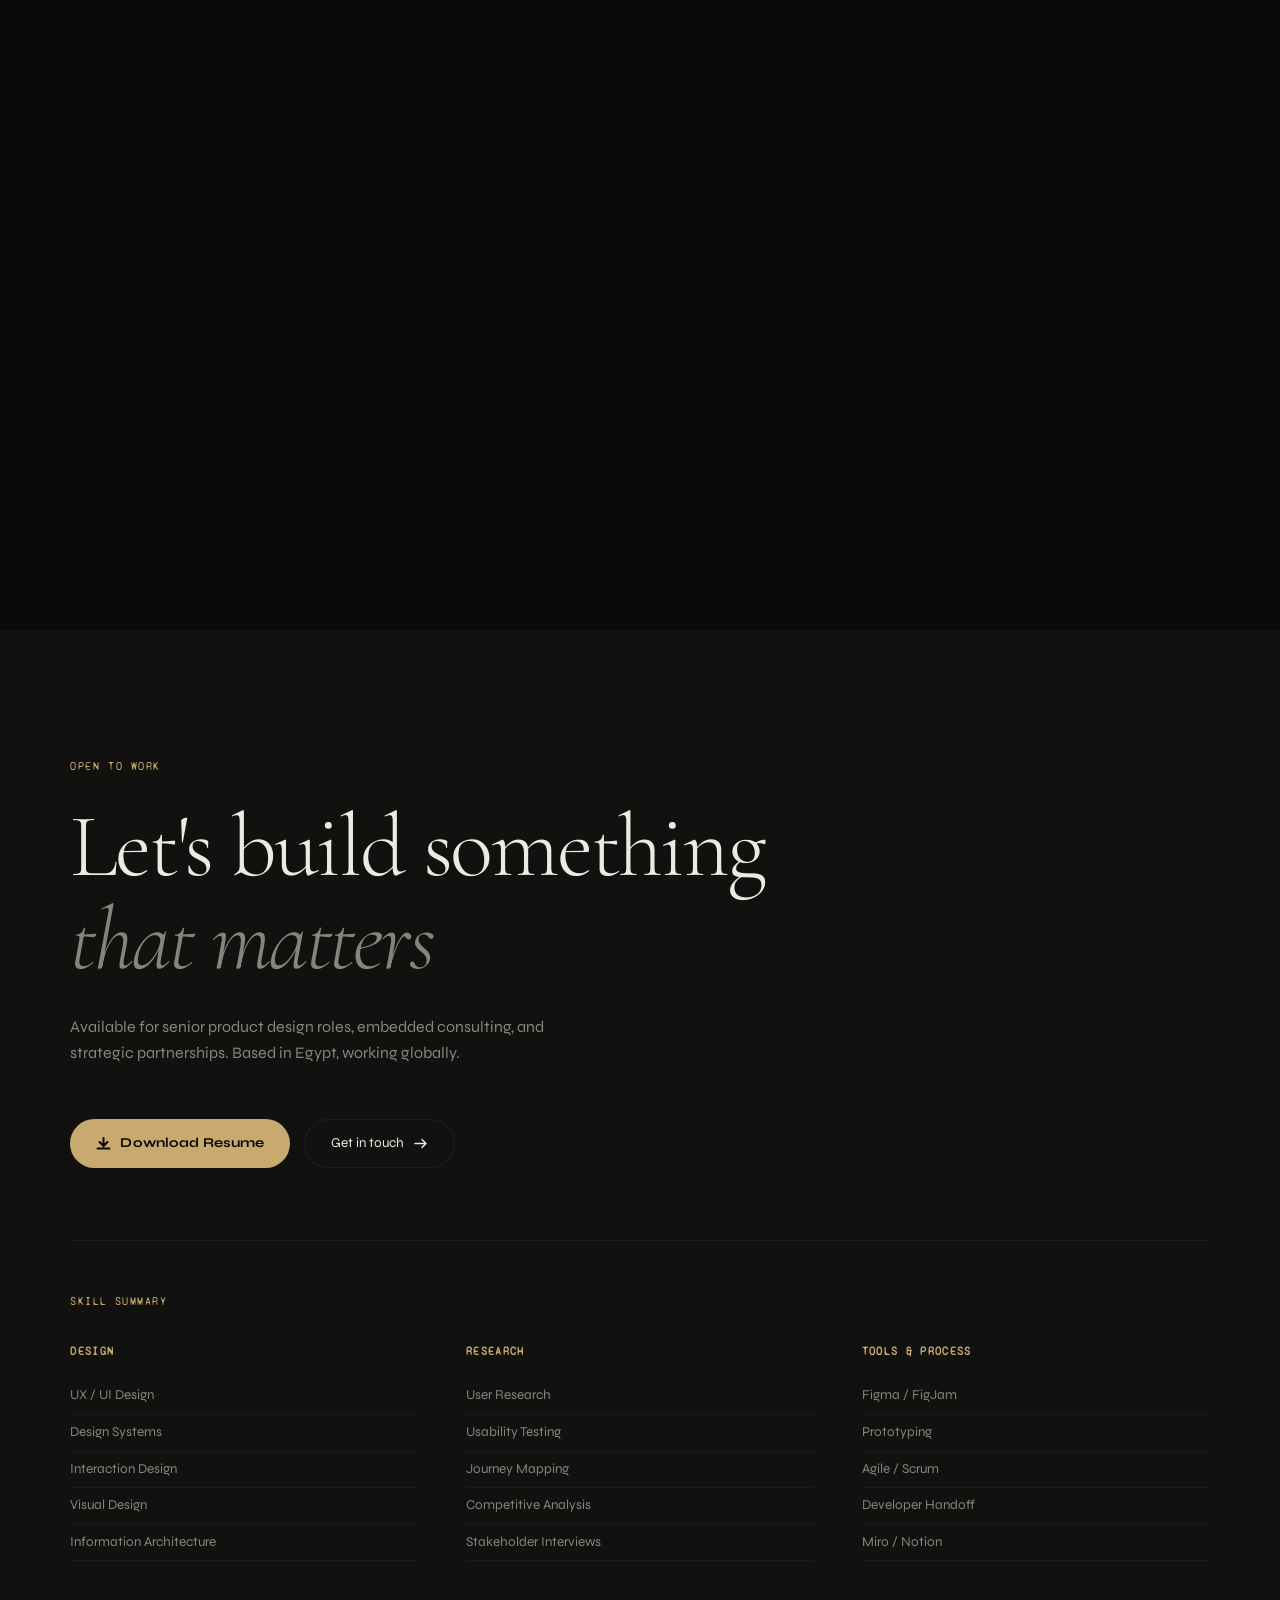
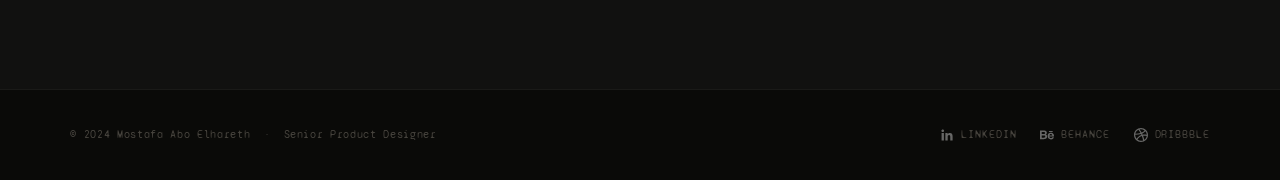
==== commit 350cc404: "Fix mobile hero positioning" ====
--- a/index.html
+++ b/index.html
@@ -929,10 +929,54 @@
     .nav-avatar { width:38px; height:38px; top:6px; left:6px; }
     .nav-name { font-size: 20px; }
     .nav-role { max-width: 190px; }
-    .hbt-first  { font-size: clamp(72px, 22vw, 148px); }
-    .hbt-second { font-size: clamp(52px, 16vw, 108px); }
-    .hero-portrait-img { max-width: 88vw; height: 88%; }
-    .hero-bottom { flex-direction: column; align-items: flex-start; gap: 16px; }
+    .hero {
+        min-height: 740px;
+        height: auto;
+    }
+    .hero-bg-text {
+        padding: calc(var(--nav) + 18px) var(--px) 208px;
+    }
+    .hbt-first  {
+        font-size: clamp(72px, 22vw, 148px);
+        line-height: .86;
+    }
+    .hbt-second {
+        font-size: clamp(52px, 16vw, 108px);
+        line-height: .88;
+    }
+    .hero-portrait-wrap {
+        align-items: center;
+        justify-content: center;
+        padding-top: 64px;
+        padding-bottom: 144px;
+    }
+    .hero-portrait-img {
+        max-width: 86vw;
+        height: auto;
+        max-height: 64svh;
+        object-position: center center;
+    }
+    .hero-vignette {
+        background:
+            linear-gradient(to bottom, rgba(8,8,7,0.74) 0%, rgba(8,8,7,0.2) 22%, transparent 44%, rgba(8,8,7,0.86) 100%),
+            linear-gradient(to right, rgba(8,8,7,0.68) 0%, transparent 24%, transparent 76%, rgba(8,8,7,0.68) 100%);
+    }
+    .hero-bottom {
+        flex-direction: column;
+        align-items: flex-start;
+        gap: 16px;
+        padding: 18px var(--px) 28px;
+        background: linear-gradient(to top, rgba(8,8,7,.96), rgba(8,8,7,.82) 52%, rgba(8,8,7,0));
+        border-top: none;
+    }
+    .hero-meta-strip {
+        flex-wrap: wrap;
+        gap: 10px 12px;
+    }
+    .hero-ctas {
+        width: 100%;
+        flex-wrap: wrap;
+    }
     .scroll-cue { display: none; }
     .work-grid { grid-template-columns:1fr; }
     .about-grid { grid-template-columns:1fr; gap:52px; }
@@ -942,14 +986,50 @@
 @media (max-width:560px) {
     .sk-sum-grid { grid-template-columns:1fr; }
     .hero {
-        padding-top: calc(var(--nav) + 10px);
-    }
-    .hero-display {
-        min-height: 450px;
-    }
-    .hbt-first  { font-size: clamp(60px, 24vw, 120px); }
-    .hbt-second { font-size: clamp(44px, 18vw, 90px); }
-    .hero-btn   { width: 100%; justify-content: center; }
+        min-height: 700px;
+    }
+    .hero-bg-text {
+        padding: calc(var(--nav) + 18px) 18px 218px;
+    }
+    .hbt-first  {
+        font-size: clamp(56px, 23vw, 110px);
+        white-space: normal;
+        max-width: 5ch;
+    }
+    .hbt-second {
+        font-size: clamp(40px, 16vw, 78px);
+        white-space: normal;
+        max-width: 6ch;
+        align-self: flex-end;
+    }
+    .hero-portrait-wrap {
+        padding-top: 82px;
+        padding-bottom: 154px;
+    }
+    .hero-portrait-img {
+        max-width: 92vw;
+        max-height: 54svh;
+    }
+    .hero-role-text {
+        font-size: 24px;
+        line-height: 1;
+    }
+    .hero-meta-strip {
+        font-size: 10px;
+        gap: 8px 10px;
+    }
+    .hero-bottom {
+        padding: 16px 18px 24px;
+        gap: 14px;
+    }
+    .hero-ctas {
+        gap: 8px;
+    }
+    .hero-btn {
+        width: 100%;
+        justify-content: center;
+        padding: 12px 18px;
+    }
 }
 </style>
 </head>
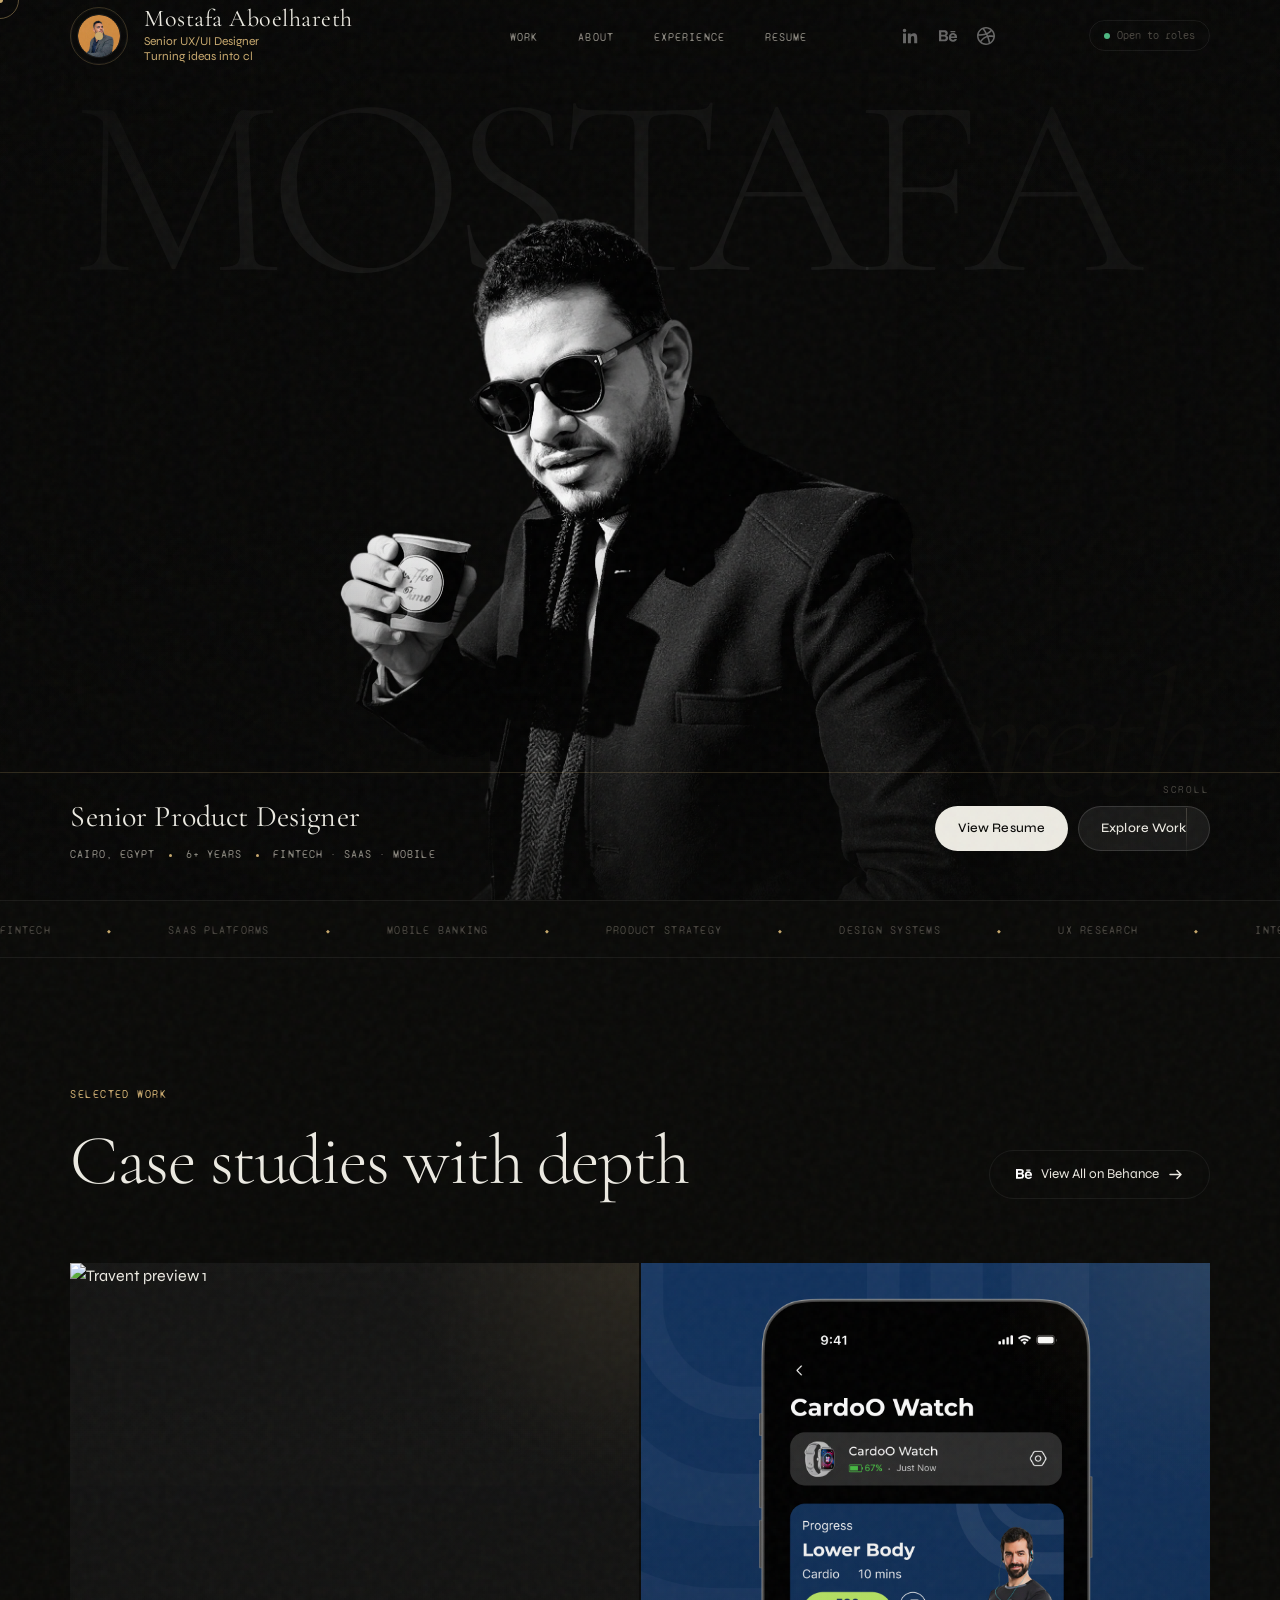
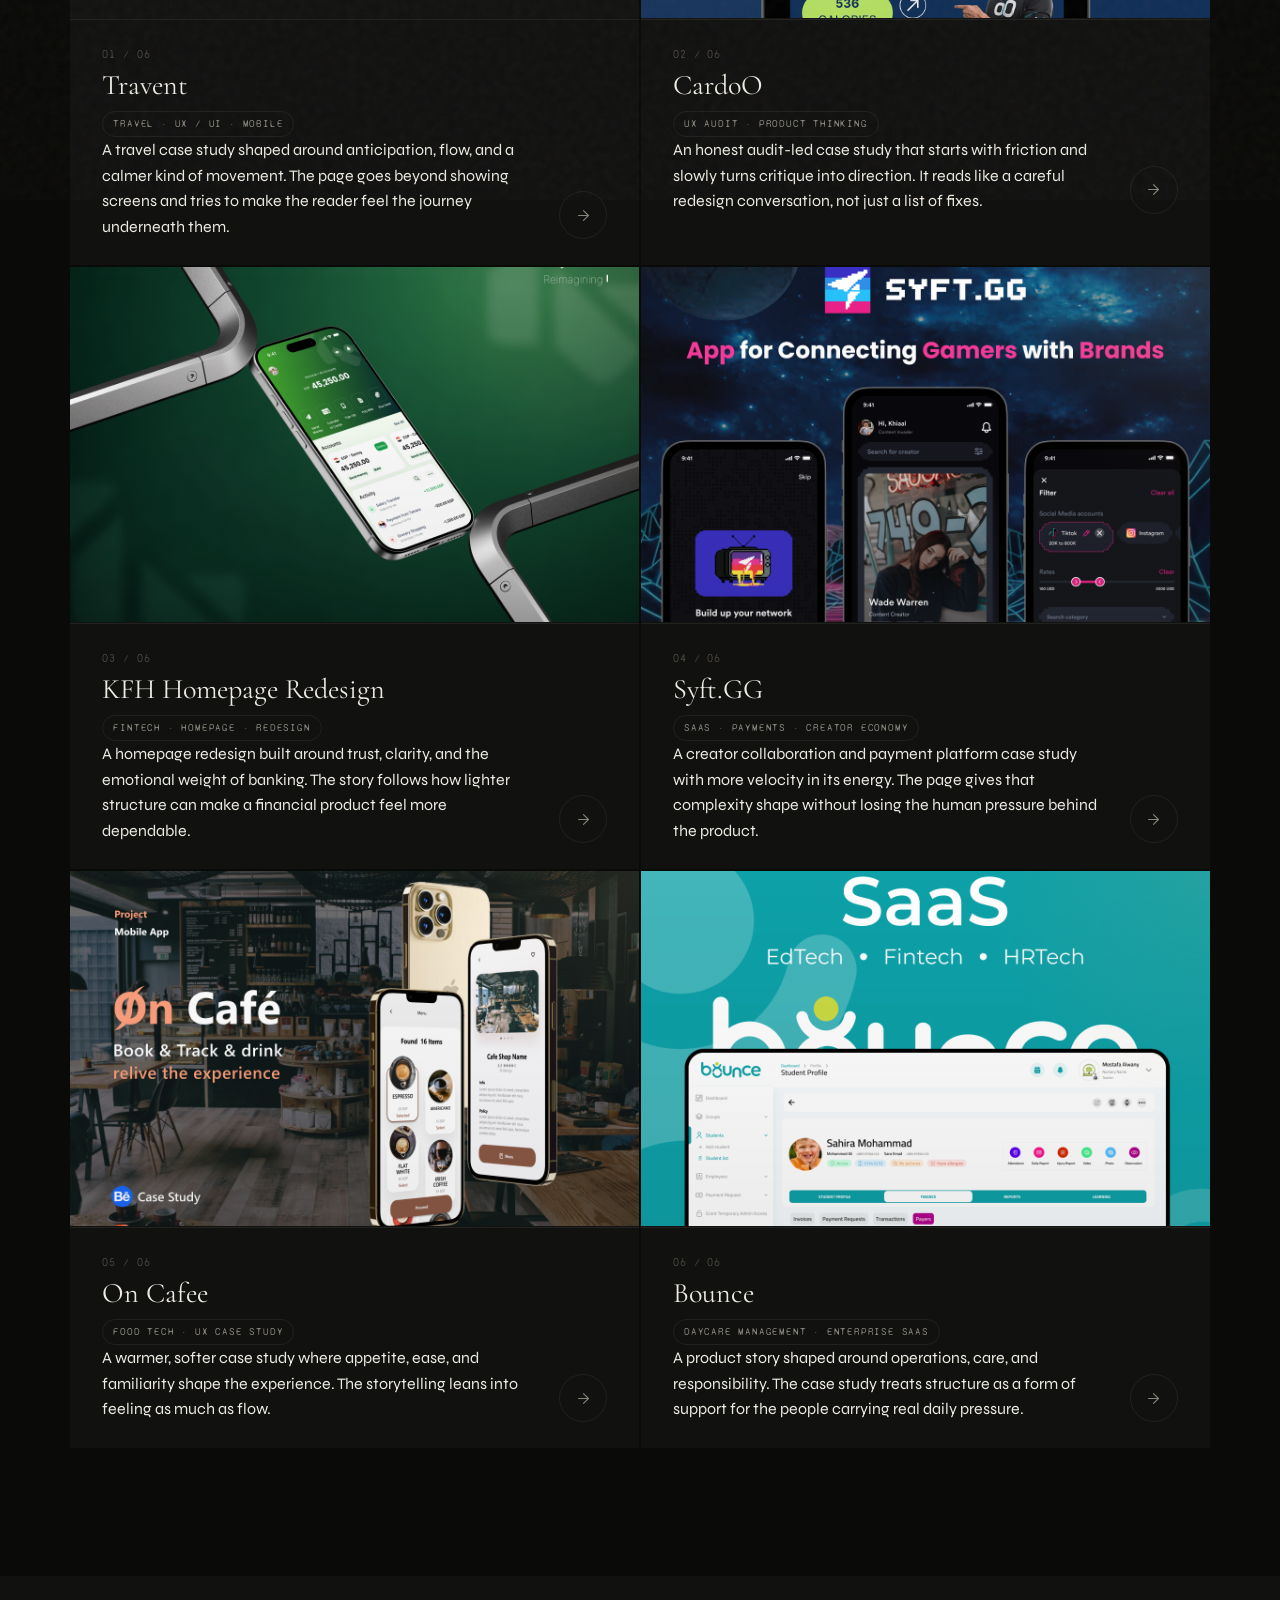
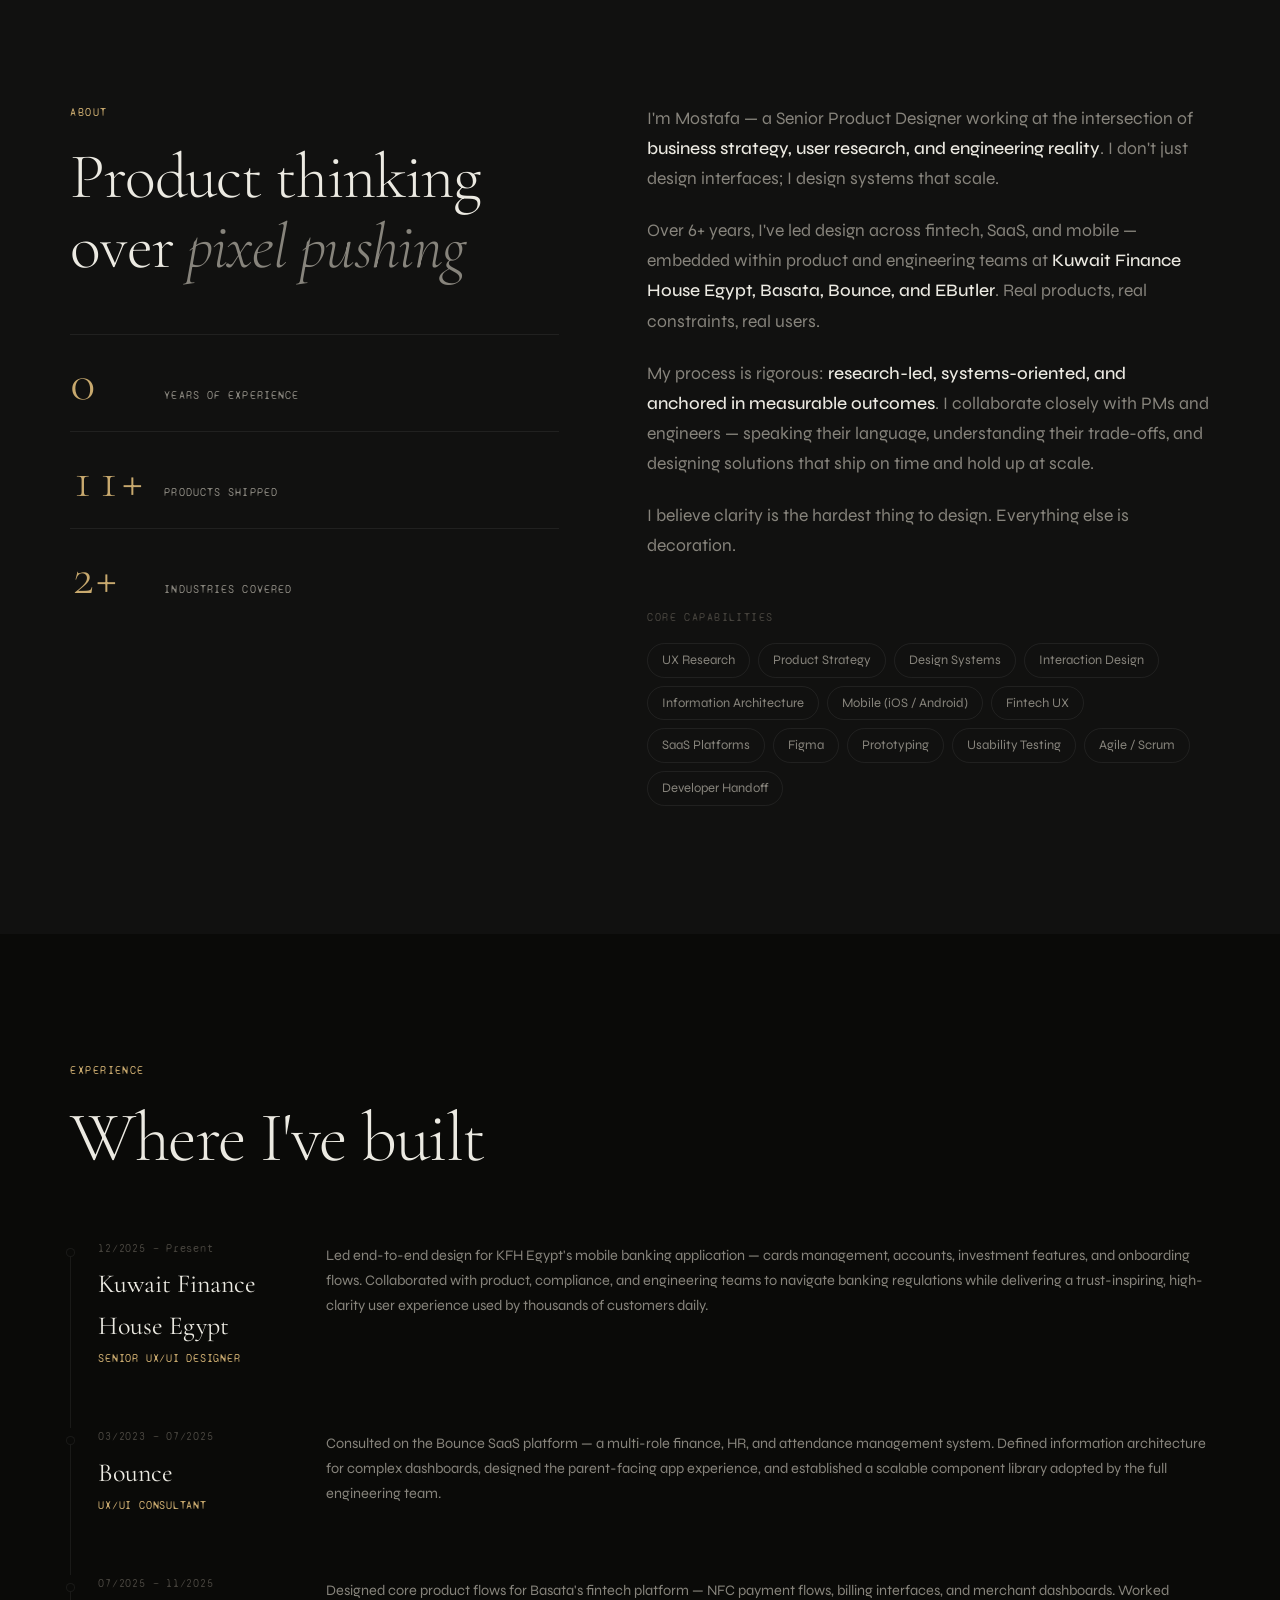
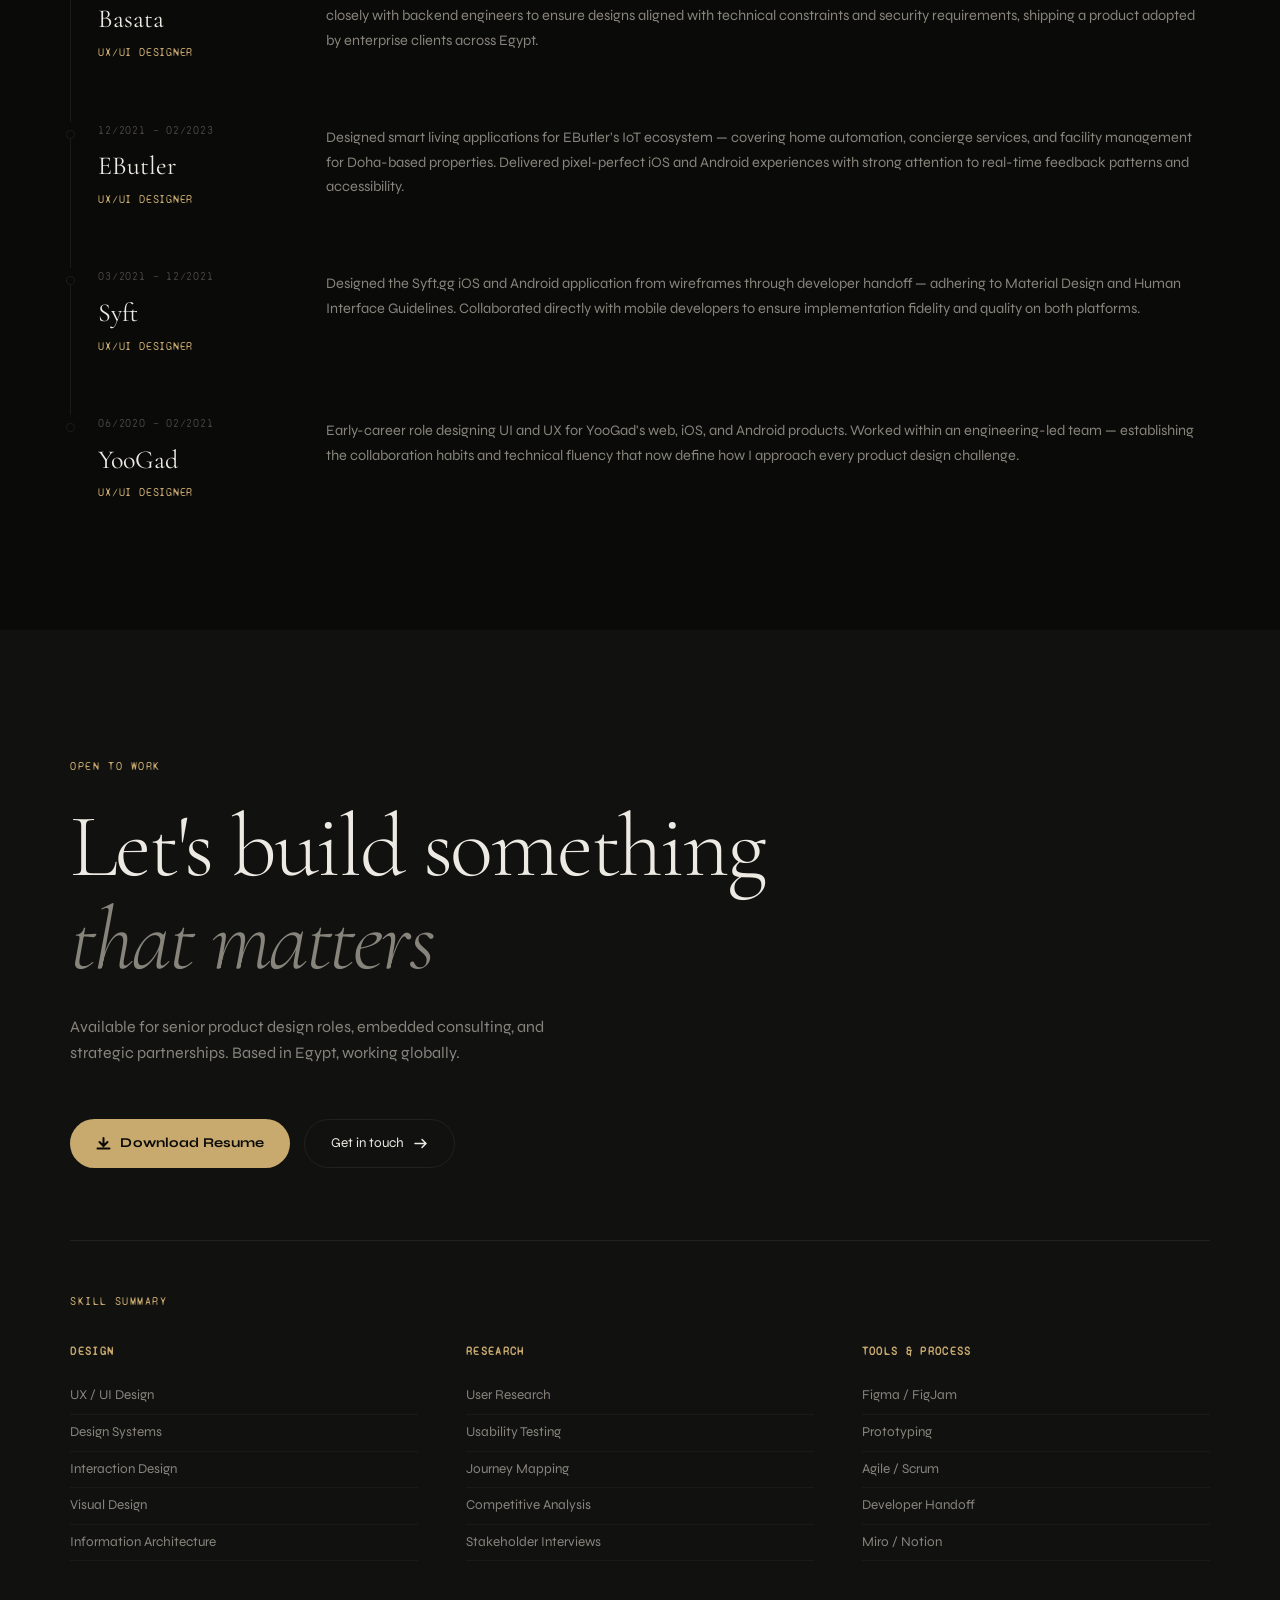
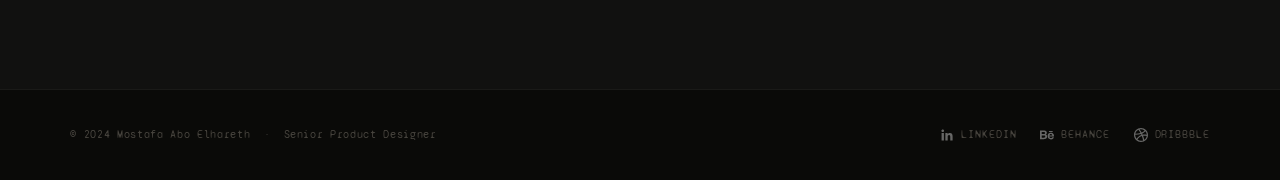
==== commit 949b7079: "Polish iPhone hero layout" ====
--- a/index.html
+++ b/index.html
@@ -925,57 +925,71 @@
     :root { --px: 24px; }
     .nav-links, .nav-pill, .nav-socials { display:none; }
     .mob-toggle { display:flex; }
+    .nav-logo { gap: 12px; }
     .nav-orbit { width:50px; height:50px; }
     .nav-avatar { width:38px; height:38px; top:6px; left:6px; }
-    .nav-name { font-size: 20px; }
-    .nav-role { max-width: 190px; }
+    .nav-name { font-size: 18px; line-height: .98; }
+    .nav-role { max-width: 210px; }
+    .nav-role-static { font-size: 11px; }
+    .nav-role-dynamic { display: none; }
     .hero {
-        min-height: 740px;
-        height: auto;
+        min-height: 700px;
+        height: 100svh;
     }
     .hero-bg-text {
-        padding: calc(var(--nav) + 18px) var(--px) 208px;
+        padding: calc(var(--nav) + 22px) var(--px) 250px;
     }
     .hbt-first  {
         font-size: clamp(72px, 22vw, 148px);
         line-height: .86;
+        color: rgba(255,255,255,0.04);
     }
     .hbt-second {
         font-size: clamp(52px, 16vw, 108px);
         line-height: .88;
+        color: rgba(200,169,110,0.04);
     }
     .hero-portrait-wrap {
-        align-items: center;
+        align-items: flex-end;
         justify-content: center;
-        padding-top: 64px;
-        padding-bottom: 144px;
+        padding-top: 82px;
+        padding-bottom: 0;
     }
     .hero-portrait-img {
-        max-width: 86vw;
+        max-width: 94vw;
         height: auto;
-        max-height: 64svh;
-        object-position: center center;
+        max-height: 54svh;
+        object-position: center bottom;
+        transform: translateX(4%);
     }
     .hero-vignette {
         background:
-            linear-gradient(to bottom, rgba(8,8,7,0.74) 0%, rgba(8,8,7,0.2) 22%, transparent 44%, rgba(8,8,7,0.86) 100%),
-            linear-gradient(to right, rgba(8,8,7,0.68) 0%, transparent 24%, transparent 76%, rgba(8,8,7,0.68) 100%);
+            linear-gradient(to bottom, rgba(8,8,7,0.82) 0%, rgba(8,8,7,0.38) 18%, transparent 38%, rgba(8,8,7,0.92) 100%),
+            linear-gradient(to right, rgba(8,8,7,0.72) 0%, transparent 22%, transparent 78%, rgba(8,8,7,0.72) 100%);
     }
     .hero-bottom {
         flex-direction: column;
         align-items: flex-start;
-        gap: 16px;
-        padding: 18px var(--px) 28px;
-        background: linear-gradient(to top, rgba(8,8,7,.96), rgba(8,8,7,.82) 52%, rgba(8,8,7,0));
+        gap: 14px;
+        padding: 24px var(--px) 28px;
+        background: linear-gradient(to top, rgba(8,8,7,.98), rgba(8,8,7,.94) 38%, rgba(8,8,7,.5) 76%, rgba(8,8,7,0));
         border-top: none;
+    }
+    .hero-bottom > div:first-child {
+        width: 100%;
+    }
+    .hero-role-text {
+        margin-bottom: 10px;
     }
     .hero-meta-strip {
         flex-wrap: wrap;
         gap: 10px 12px;
+        max-width: 280px;
     }
     .hero-ctas {
         width: 100%;
-        flex-wrap: wrap;
+        flex-direction: column;
+        align-items: stretch;
     }
     .scroll-cue { display: none; }
     .work-grid { grid-template-columns:1fr; }
@@ -985,42 +999,56 @@
 }
 @media (max-width:560px) {
     .sk-sum-grid { grid-template-columns:1fr; }
+    nav {
+        height: 78px;
+        padding: 10px 18px 0;
+        align-items: flex-start;
+    }
+    .nav-logo { align-items: flex-start; gap: 10px; }
+    .nav-name {
+        font-size: 16px;
+    }
+    .nav-role {
+        max-width: 170px;
+        line-height: 1.15;
+    }
     .hero {
-        min-height: 700px;
+        min-height: 100svh;
     }
     .hero-bg-text {
-        padding: calc(var(--nav) + 18px) 18px 218px;
+        padding: 118px 18px 246px;
     }
     .hbt-first  {
-        font-size: clamp(56px, 23vw, 110px);
+        font-size: clamp(52px, 21vw, 96px);
         white-space: normal;
-        max-width: 5ch;
+        max-width: 4.8ch;
     }
     .hbt-second {
-        font-size: clamp(40px, 16vw, 78px);
+        font-size: clamp(36px, 14vw, 64px);
         white-space: normal;
-        max-width: 6ch;
+        max-width: 5.6ch;
         align-self: flex-end;
     }
     .hero-portrait-wrap {
-        padding-top: 82px;
-        padding-bottom: 154px;
+        padding-top: 110px;
     }
     .hero-portrait-img {
-        max-width: 92vw;
-        max-height: 54svh;
+        max-width: 102vw;
+        max-height: 48svh;
+        transform: translateX(7%);
     }
     .hero-role-text {
-        font-size: 24px;
-        line-height: 1;
+        font-size: 20px;
+        line-height: 1.04;
     }
     .hero-meta-strip {
-        font-size: 10px;
+        font-size: 9.5px;
         gap: 8px 10px;
+        max-width: 230px;
     }
     .hero-bottom {
-        padding: 16px 18px 24px;
-        gap: 14px;
+        padding: 22px 18px 22px;
+        gap: 12px;
     }
     .hero-ctas {
         gap: 8px;
@@ -1029,6 +1057,9 @@
         width: 100%;
         justify-content: center;
         padding: 12px 18px;
+    }
+    .hero-meta-sep:nth-of-type(2) {
+        display: none;
     }
 }
 </style>
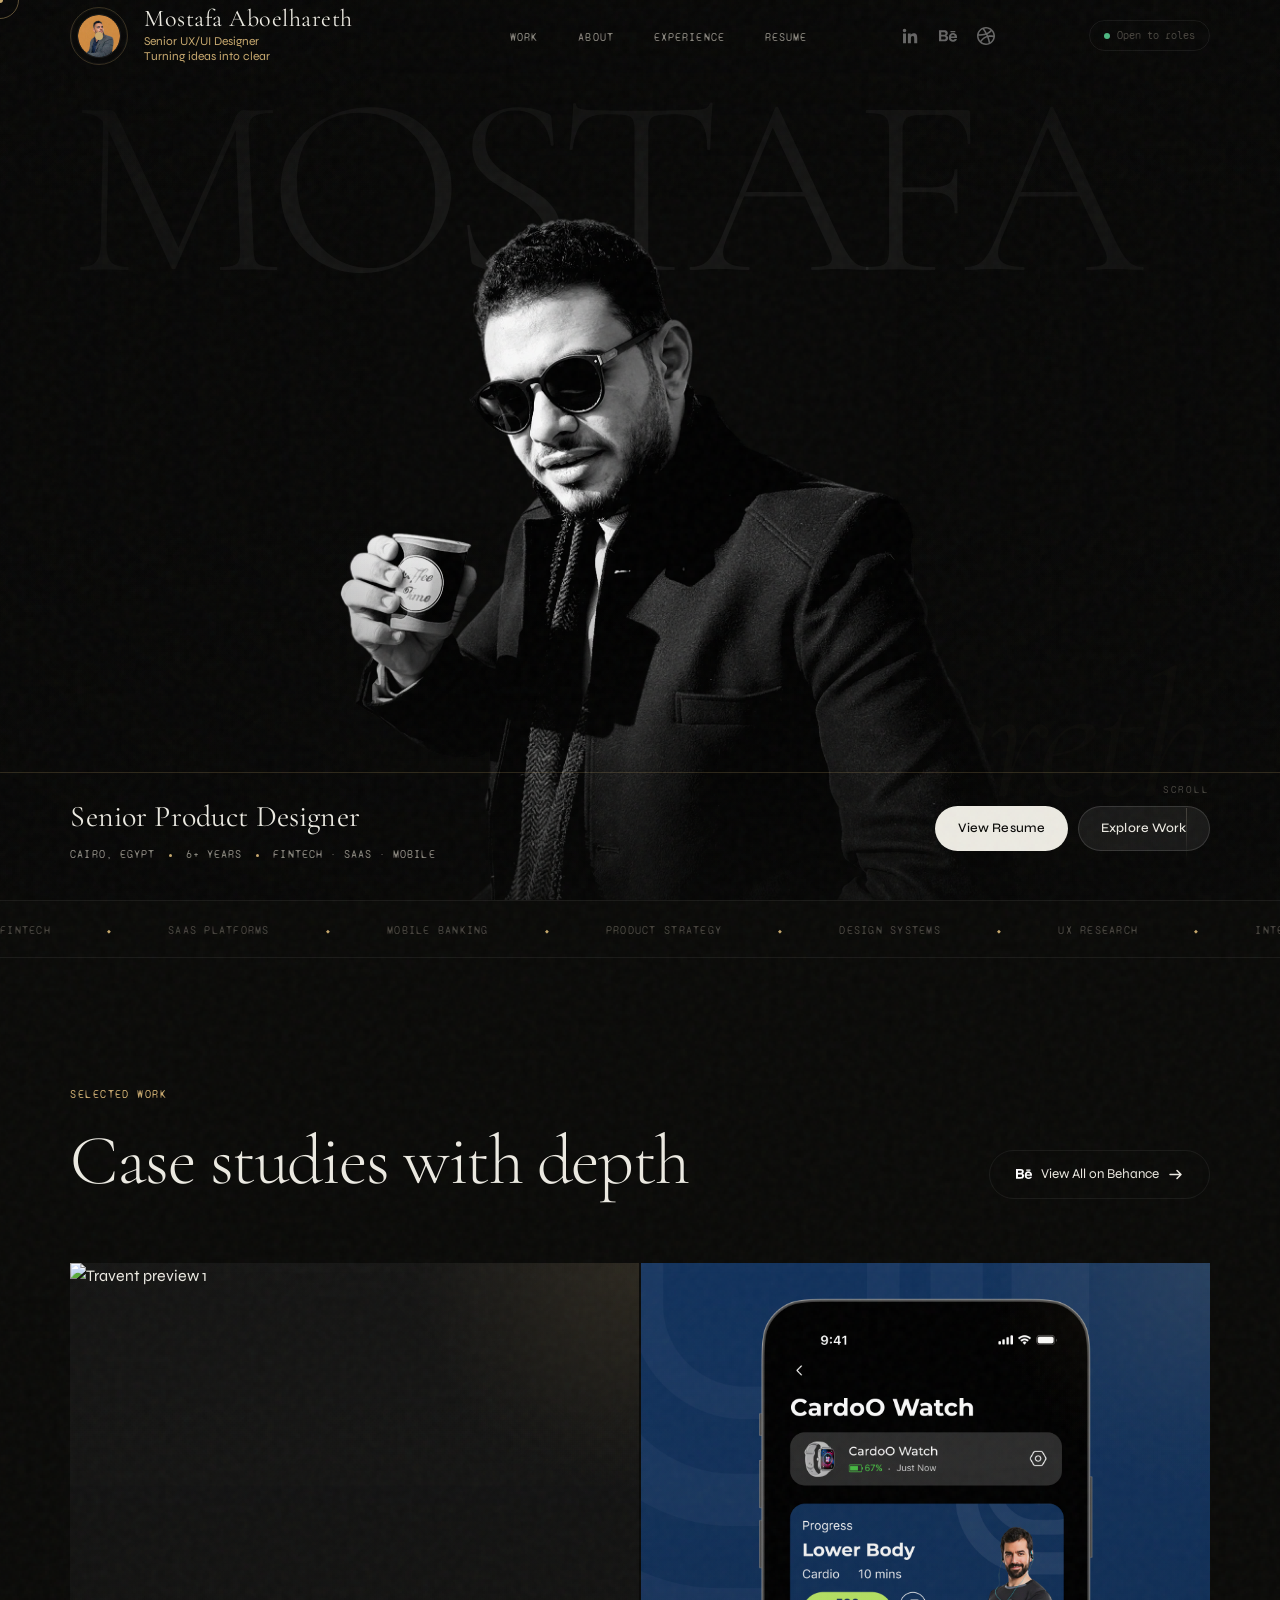
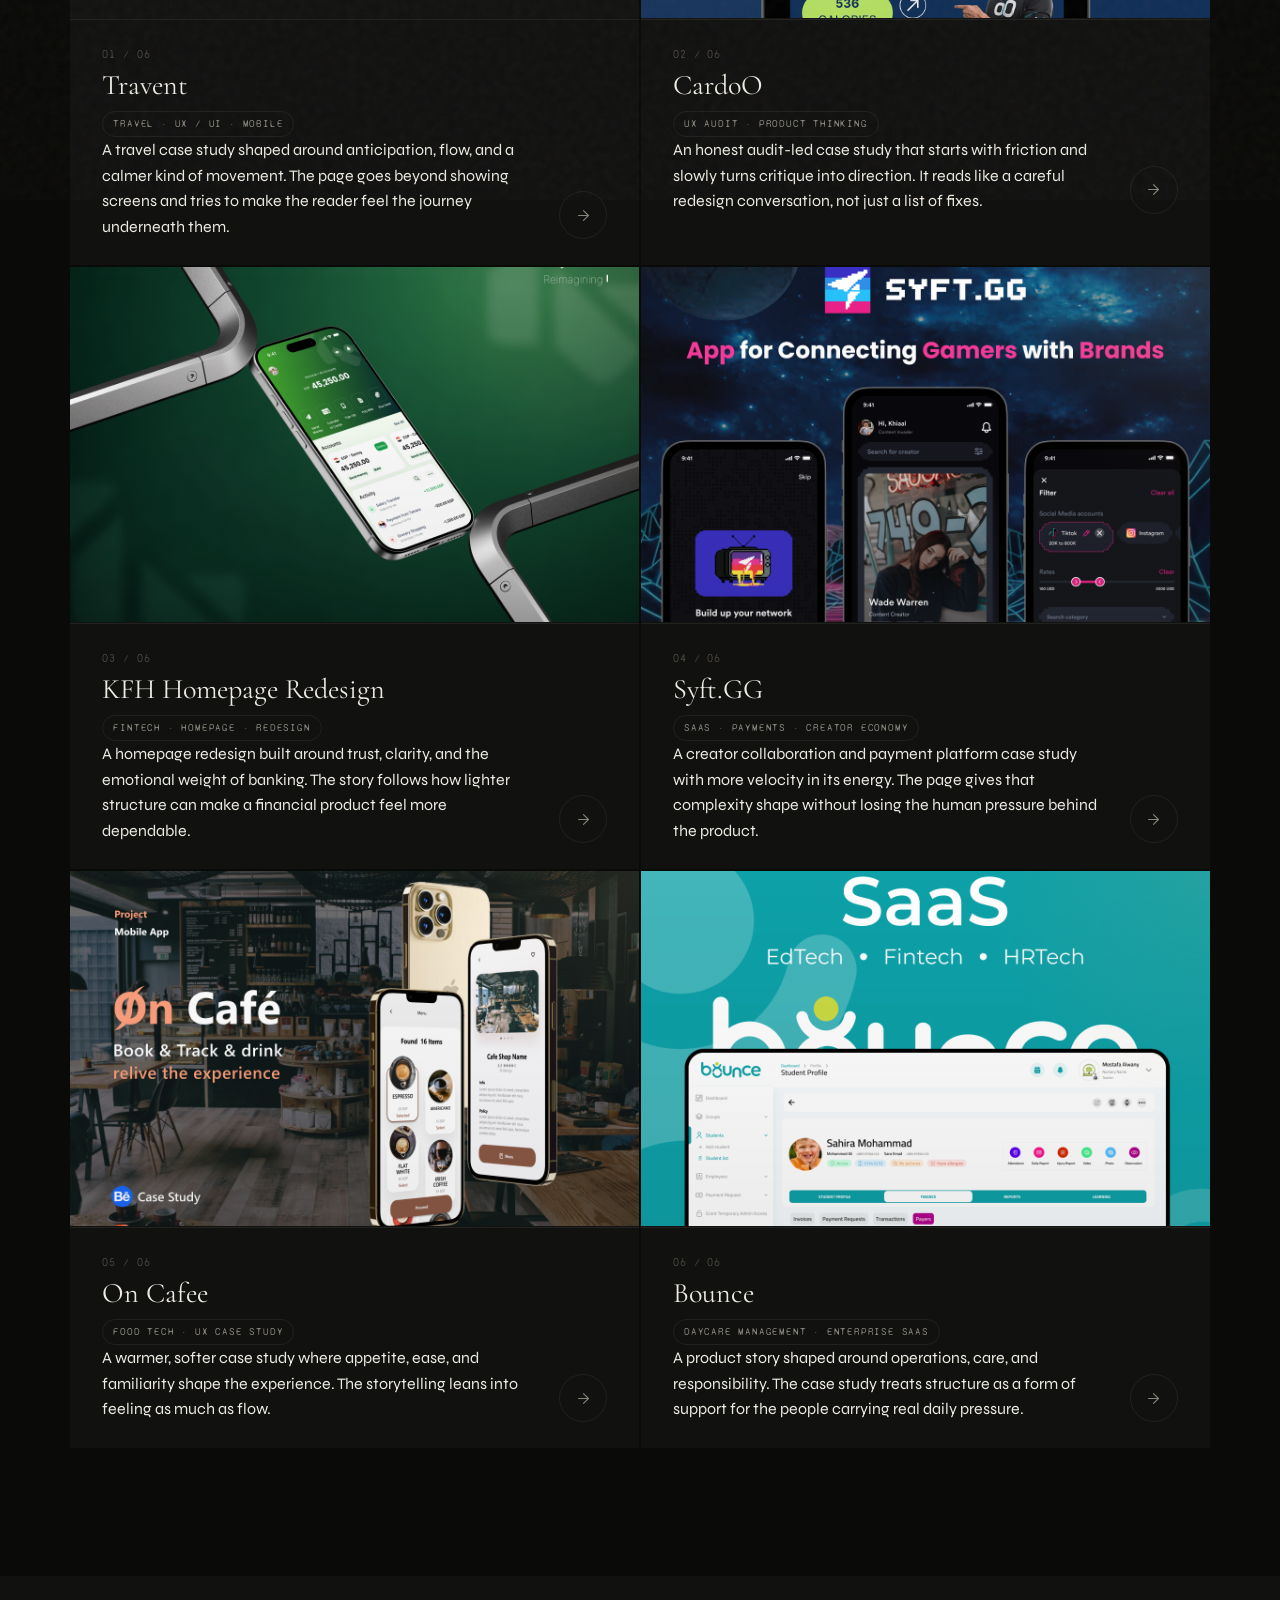
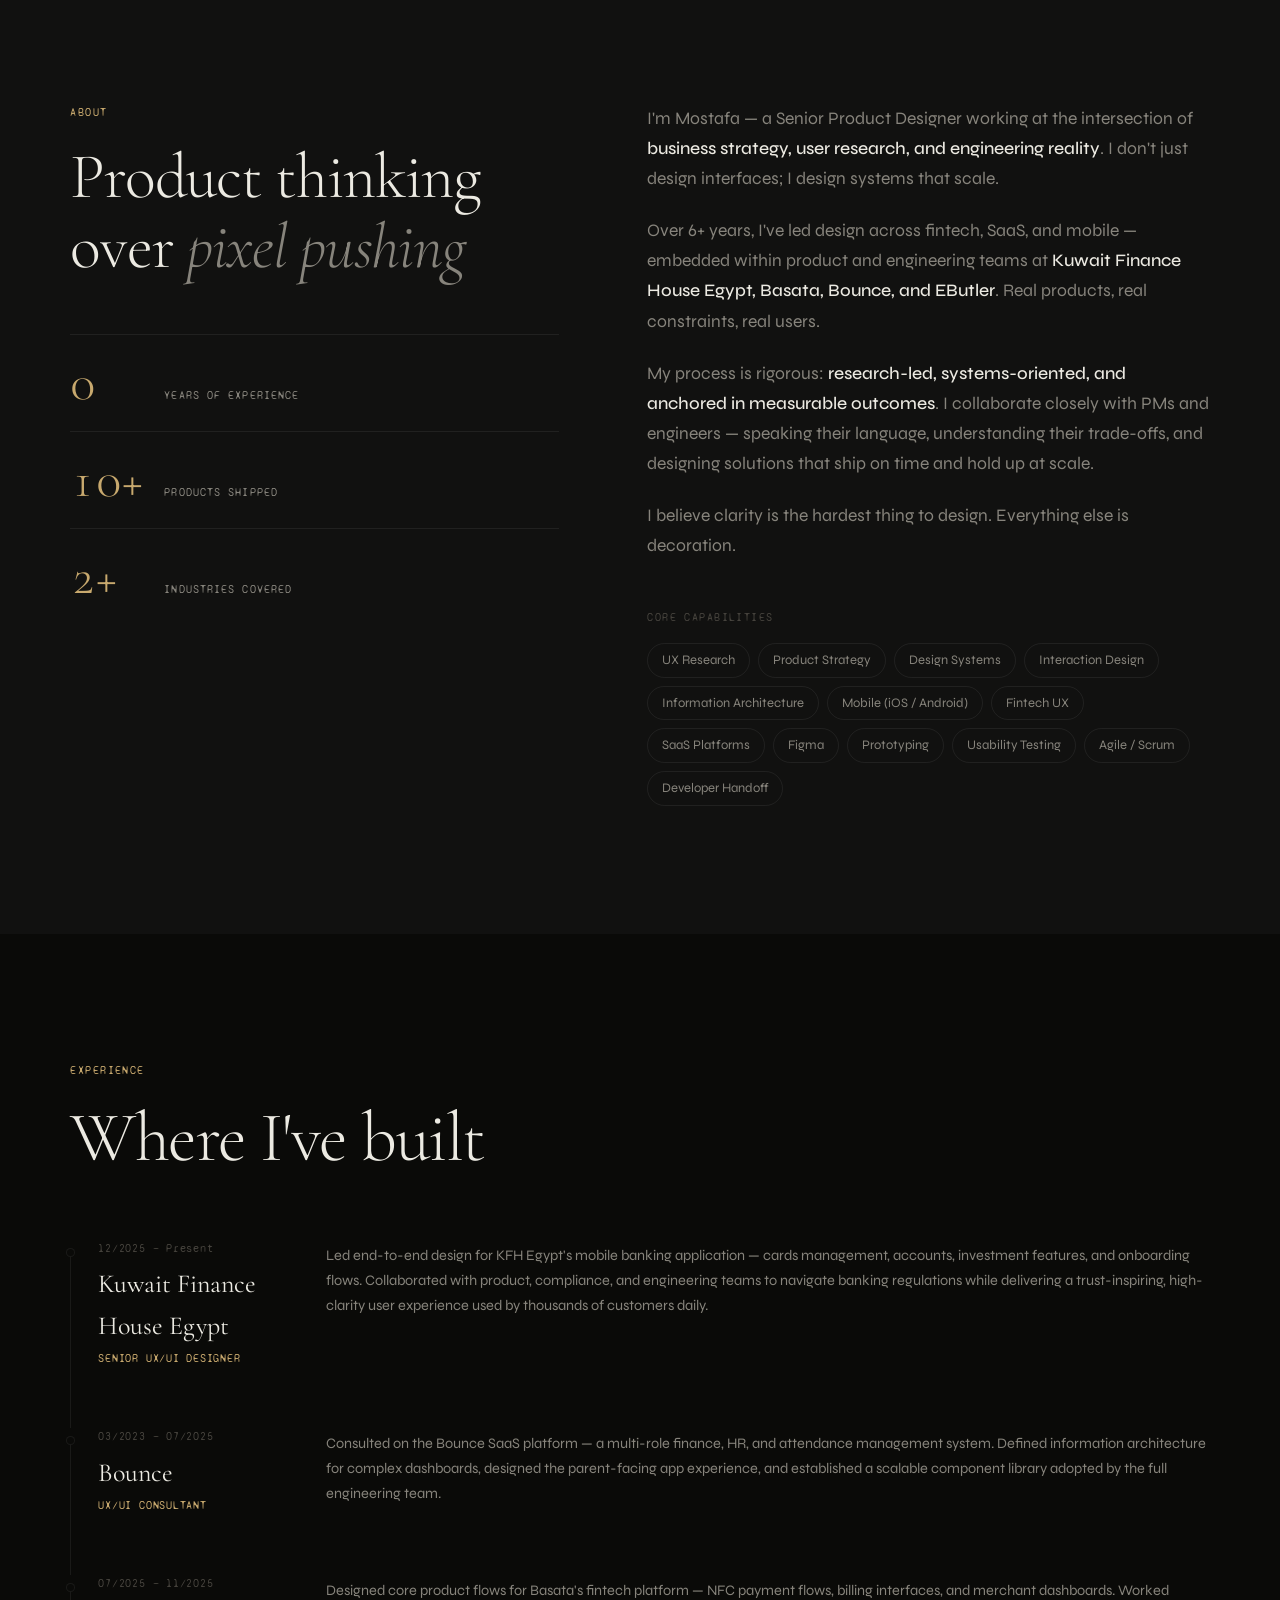
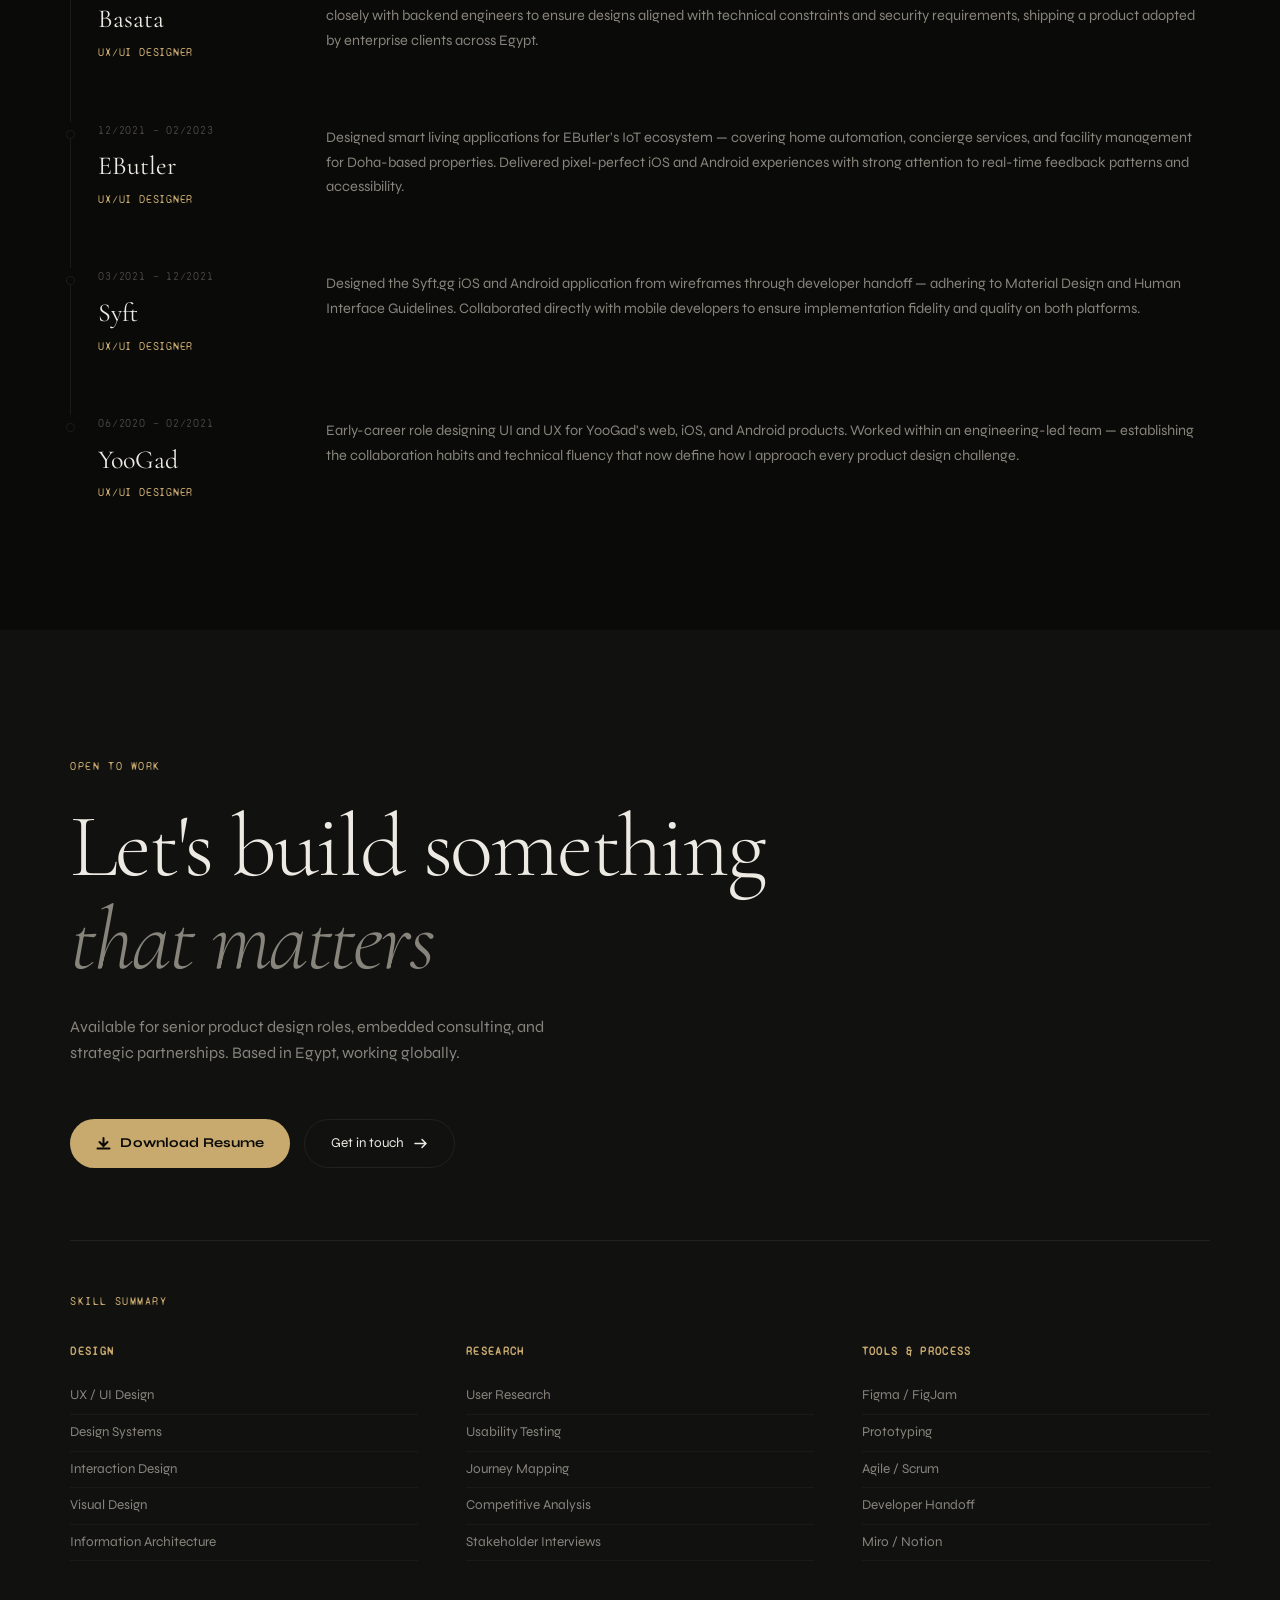
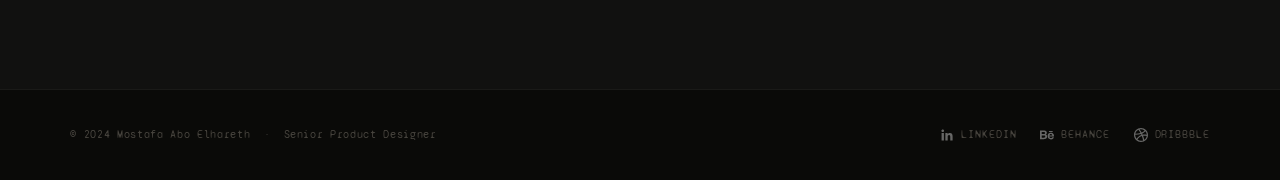
==== commit 4a4a2548: "Refine mobile hero layout" ====
--- a/index.html
+++ b/index.html
@@ -950,17 +950,17 @@
         color: rgba(200,169,110,0.04);
     }
     .hero-portrait-wrap {
-        align-items: flex-end;
+        align-items: center;
         justify-content: center;
-        padding-top: 82px;
-        padding-bottom: 0;
+        padding-top: 0;
+        padding-bottom: 180px;
     }
     .hero-portrait-img {
-        max-width: 94vw;
+        max-width: 82vw;
         height: auto;
-        max-height: 54svh;
+        max-height: 64svh;
         object-position: center bottom;
-        transform: translateX(4%);
+        transform: none;
     }
     .hero-vignette {
         background:
@@ -1030,36 +1030,41 @@
         align-self: flex-end;
     }
     .hero-portrait-wrap {
-        padding-top: 110px;
+        padding-top: 0;
+        padding-bottom: 170px;
+        align-items: center;
     }
     .hero-portrait-img {
-        max-width: 102vw;
-        max-height: 48svh;
-        transform: translateX(7%);
+        max-width: 88vw;
+        max-height: 62svh;
+        transform: none;
     }
     .hero-role-text {
-        font-size: 20px;
-        line-height: 1.04;
+        font-size: 22px;
+        line-height: 1.08;
     }
     .hero-meta-strip {
-        font-size: 9.5px;
-        gap: 8px 10px;
-        max-width: 230px;
-    }
+        font-size: 9px;
+        gap: 6px 10px;
+        flex-wrap: nowrap;
+        max-width: 100%;
+    }
+    .hero-meta-sep:nth-of-type(2) { display: none; }
     .hero-bottom {
-        padding: 22px 18px 22px;
-        gap: 12px;
+        padding: 16px 18px 24px;
+        gap: 10px;
     }
     .hero-ctas {
+        flex-direction: row;
         gap: 8px;
+        width: 100%;
     }
     .hero-btn {
-        width: 100%;
+        flex: 1;
         justify-content: center;
-        padding: 12px 18px;
-    }
-    .hero-meta-sep:nth-of-type(2) {
-        display: none;
+        padding: 11px 12px;
+        font-size: 12px;
+        white-space: nowrap;
     }
 }
 </style>
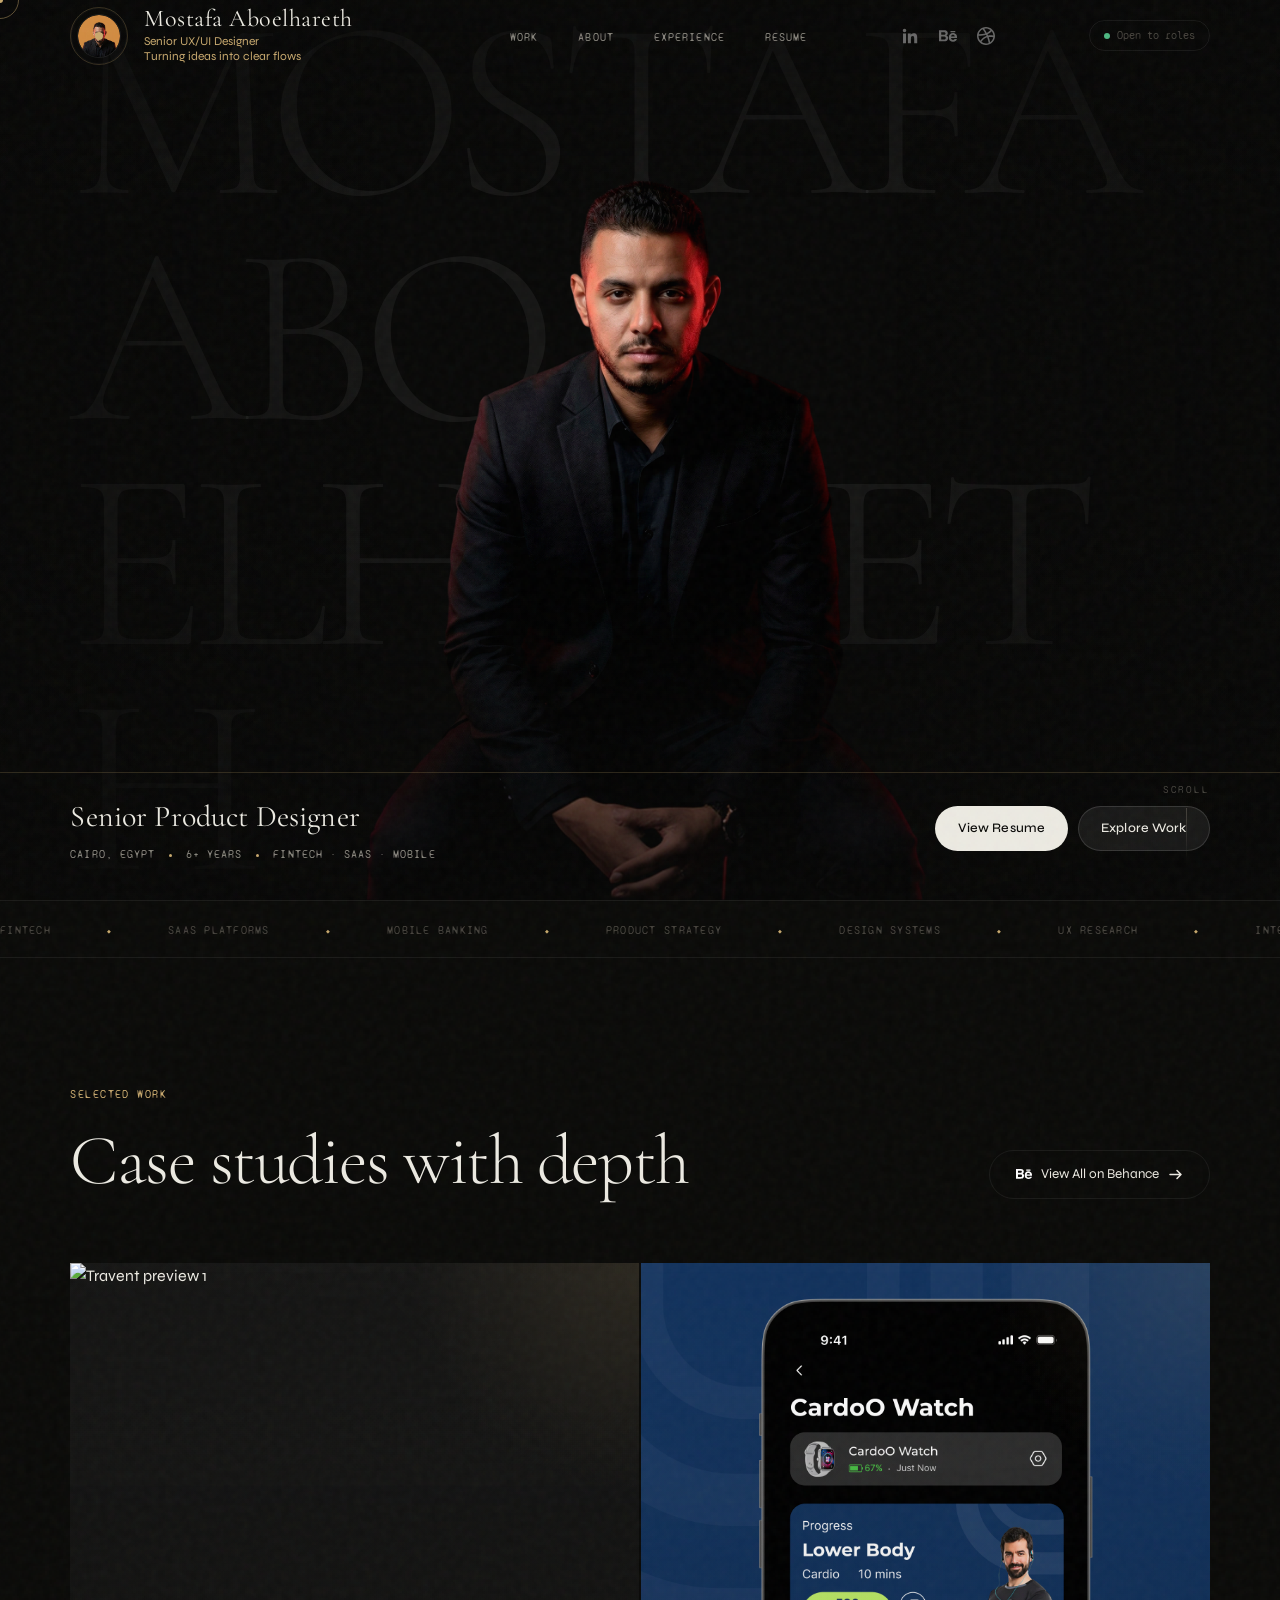
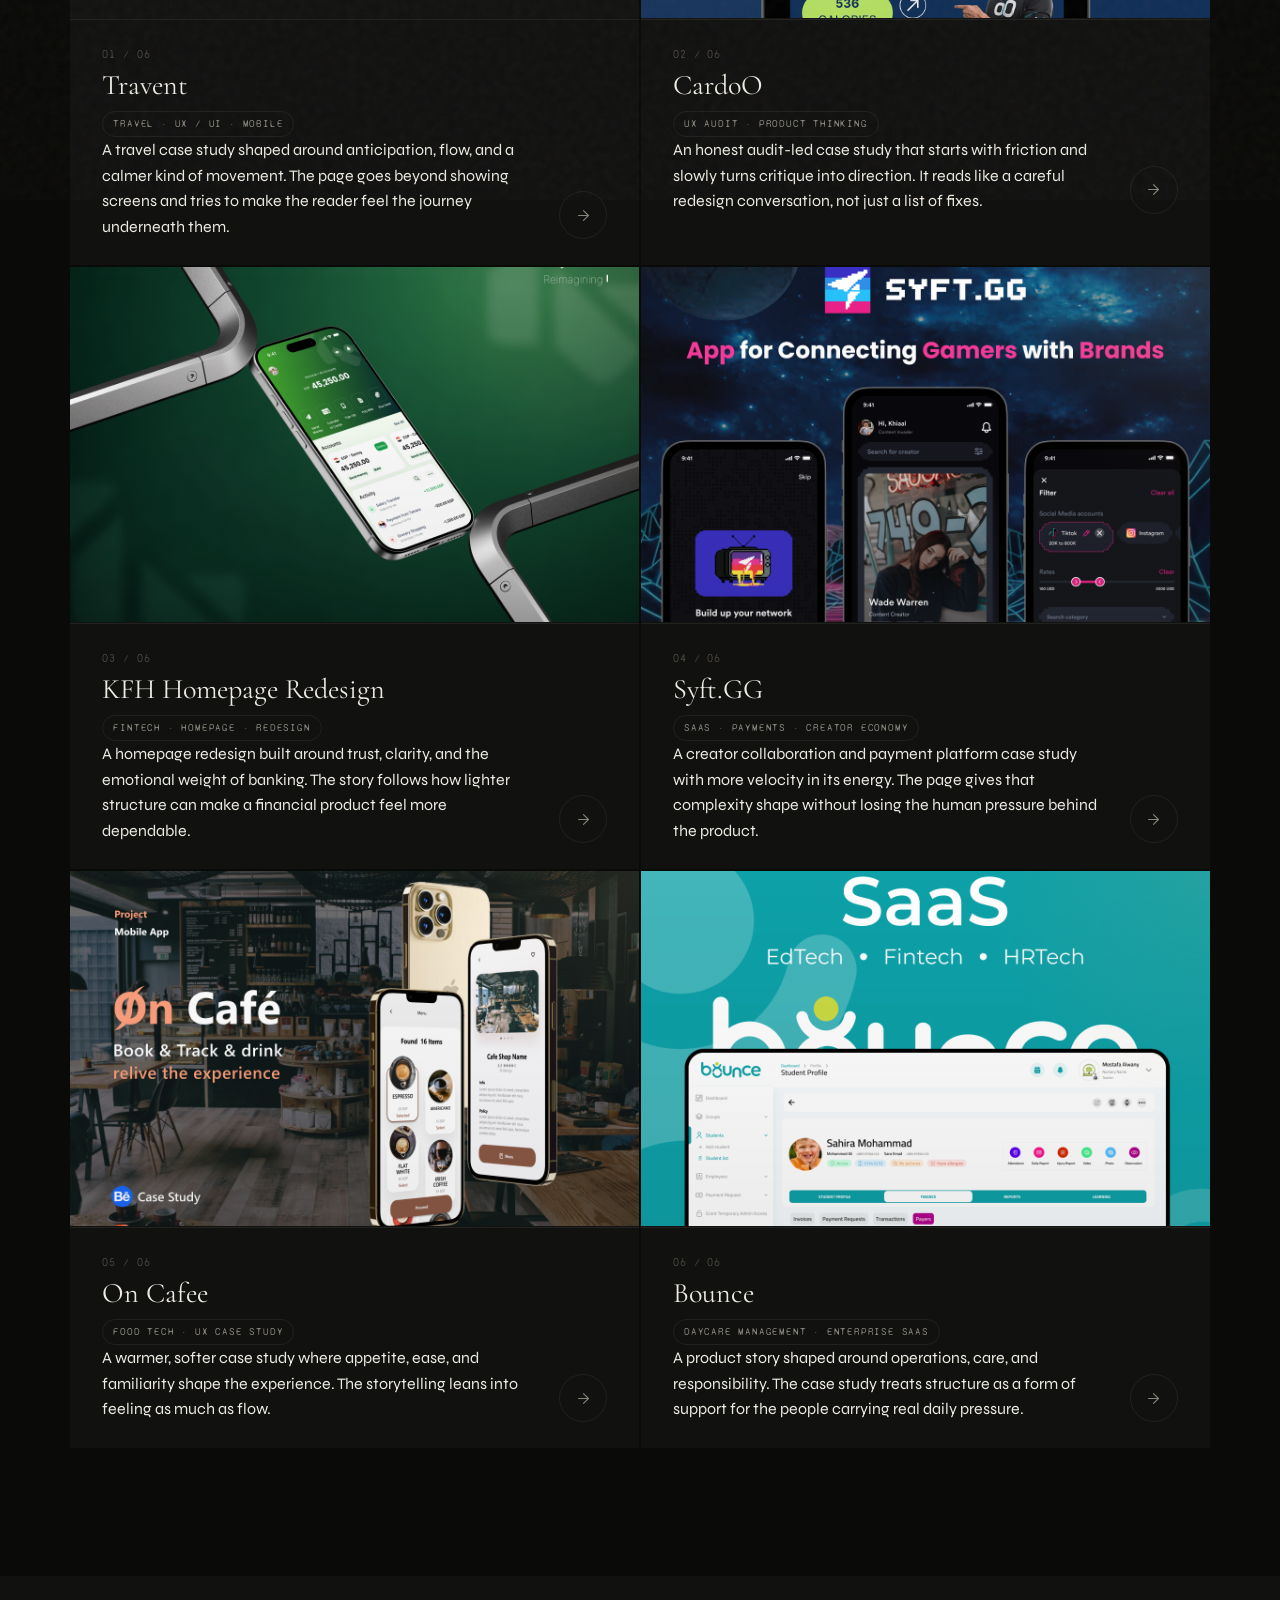
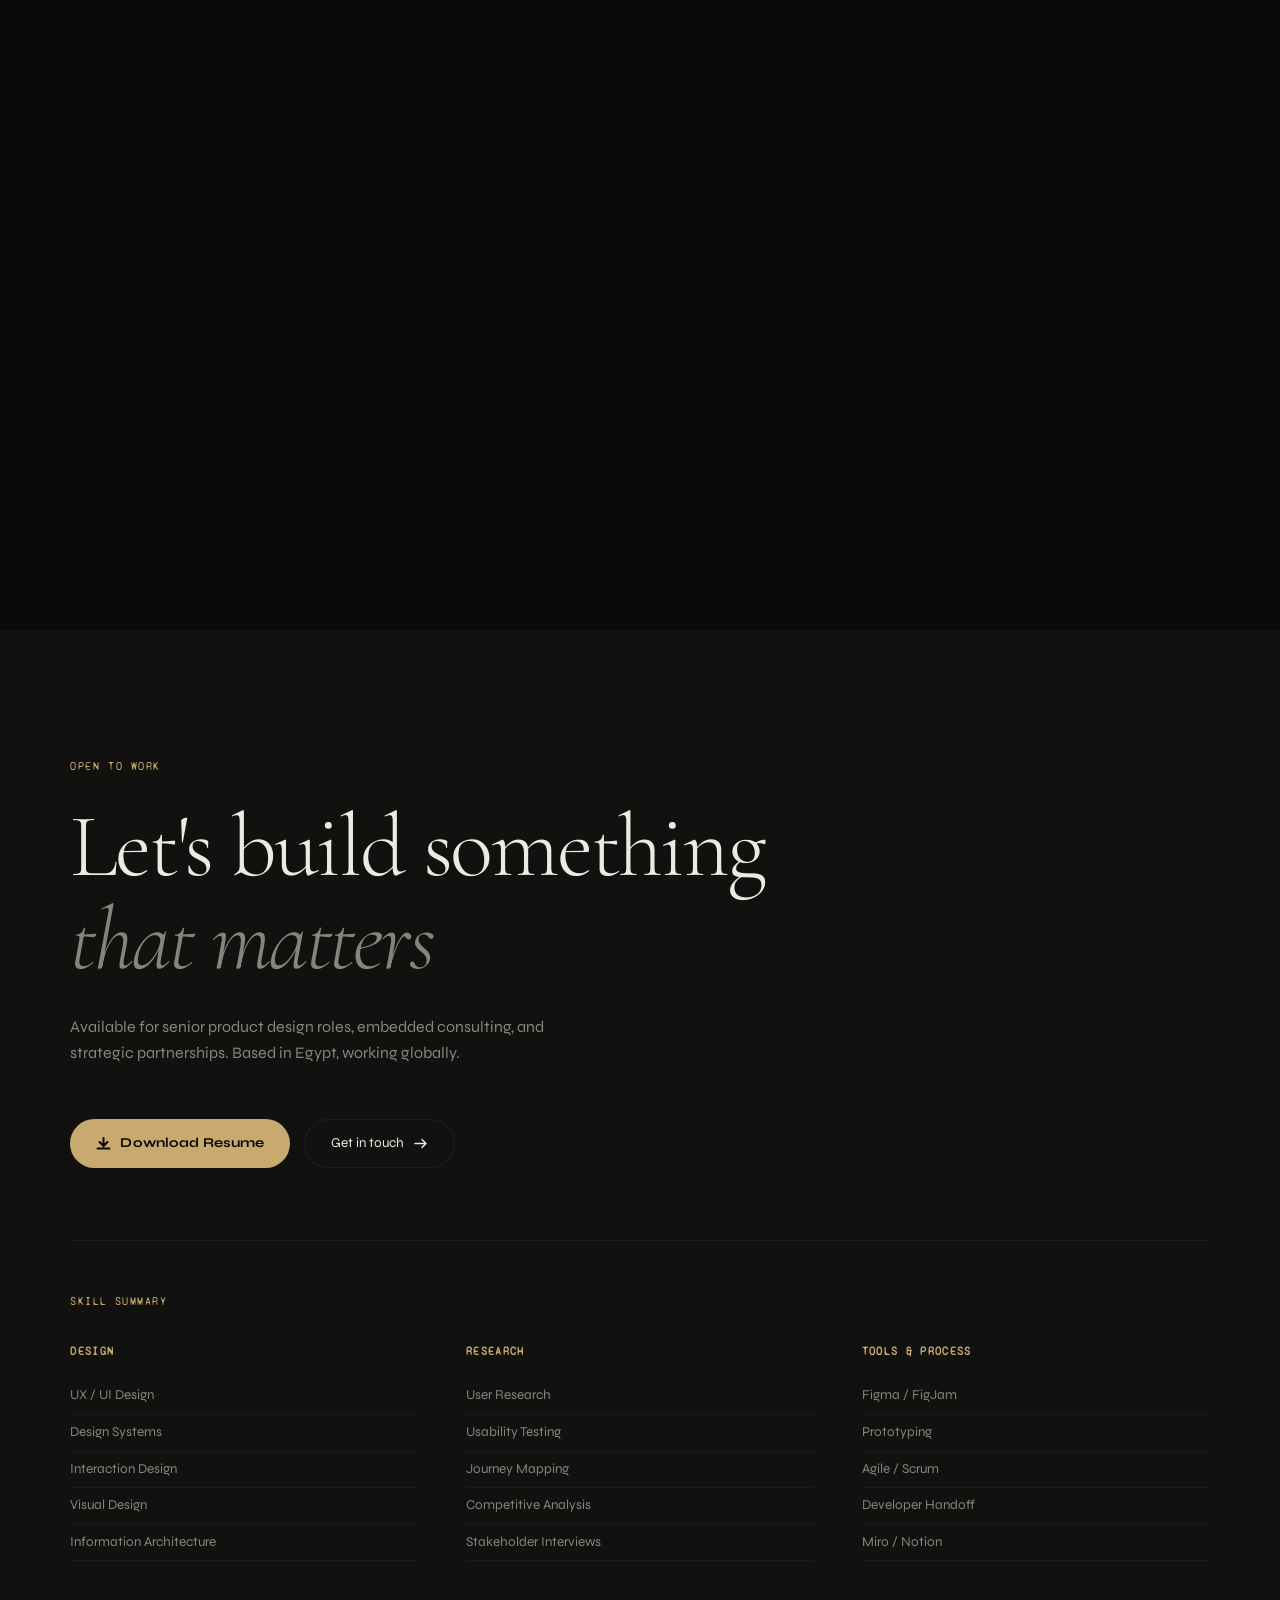
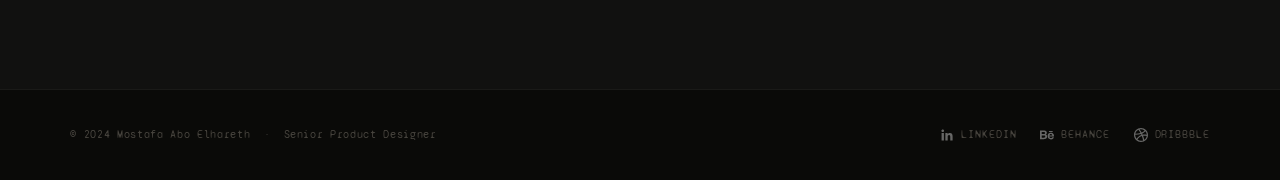
==== commit 4129e280: "Update header and hero portrait assets" ====
--- a/index.html
+++ b/index.html
@@ -317,15 +317,15 @@
     overflow: hidden;
     display: flex;
     flex-direction: column;
-    justify-content: space-between;
-    padding: calc(var(--nav) + 12px) var(--px) 88px;
+    justify-content: center;
+    padding: 0 var(--px);
 }
 .hbt-first {
     font-family: var(--fd);
     font-size: clamp(96px, 20vw, 288px);
     font-weight: 300;
     letter-spacing: -0.055em;
-    line-height: 0.82;
+    line-height: 0.88;
     color: rgba(255,255,255,0.055);
     text-transform: uppercase;
     white-space: nowrap;
@@ -333,14 +333,15 @@
 }
 .hbt-second {
     font-family: var(--fd);
-    font-size: clamp(68px, 14vw, 202px);
+    font-size: clamp(96px, 20vw, 288px);
     font-weight: 300;
-    font-style: italic;
-    letter-spacing: -0.04em;
-    line-height: 0.82;
-    color: rgba(200,169,110,0.052);
-    text-align: right;
-    white-space: nowrap;
+    letter-spacing: -0.055em;
+    line-height: 0.88;
+    color: rgba(255,255,255,0.055);
+    text-transform: uppercase;
+    white-space: normal;
+    word-break: break-word;
+    text-align: left;
     animation: hbtR 1.6s var(--ease) 0.25s both;
 }
 @keyframes hbtL {
@@ -373,6 +374,7 @@
     filter: contrast(1.07) brightness(0.97);
     animation: portraitIn 2.4s var(--ease) 0s both;
 }
+.hero-portrait-mob { display: none; }
 @keyframes portraitIn {
     0%   { opacity:0; transform:scale(1.05) translateY(24px); filter:contrast(1.07) brightness(0.15); }
     35%  { opacity:1; }
@@ -937,28 +939,31 @@
         height: 100svh;
     }
     .hero-bg-text {
-        padding: calc(var(--nav) + 22px) var(--px) 250px;
+        padding: 0 16px;
+        justify-content: center;
     }
     .hbt-first  {
         font-size: clamp(72px, 22vw, 148px);
-        line-height: .86;
-        color: rgba(255,255,255,0.04);
+        line-height: .88;
+        color: rgba(255,255,255,0.055);
     }
     .hbt-second {
-        font-size: clamp(52px, 16vw, 108px);
+        font-size: clamp(72px, 22vw, 148px);
         line-height: .88;
-        color: rgba(200,169,110,0.04);
+        color: rgba(255,255,255,0.055);
+        white-space: normal;
+        text-align: left;
     }
     .hero-portrait-wrap {
         align-items: center;
         justify-content: center;
         padding-top: 0;
-        padding-bottom: 180px;
+        padding-bottom: 200px;
     }
     .hero-portrait-img {
-        max-width: 82vw;
+        max-width: 80vw;
         height: auto;
-        max-height: 64svh;
+        max-height: 65svh;
         object-position: center bottom;
         transform: none;
     }
@@ -1016,54 +1021,66 @@
         min-height: 100svh;
     }
     .hero-bg-text {
-        padding: 118px 18px 246px;
+        padding: 0 18px;
+        justify-content: center;
     }
     .hbt-first  {
-        font-size: clamp(52px, 21vw, 96px);
+        font-size: clamp(60px, 23vw, 96px);
+        letter-spacing: -0.055em;
+        white-space: nowrap;
+    }
+    .hbt-second {
+        font-size: clamp(60px, 23vw, 96px);
+        letter-spacing: -0.055em;
         white-space: normal;
-        max-width: 4.8ch;
-    }
-    .hbt-second {
-        font-size: clamp(36px, 14vw, 64px);
-        white-space: normal;
-        max-width: 5.6ch;
-        align-self: flex-end;
-    }
+        text-align: left;
+        align-self: auto;
+    }
+    .hero-portrait-web { display: none; }
+    .hero-portrait-mob { display: block; }
     .hero-portrait-wrap {
         padding-top: 0;
-        padding-bottom: 170px;
+        padding-bottom: 220px;
         align-items: center;
+        justify-content: center;
     }
     .hero-portrait-img {
-        max-width: 88vw;
-        max-height: 62svh;
+        width: auto;
+        max-width: 92vw;
+        max-height: 60svh;
+        margin-left: 0;
         transform: none;
     }
+    .hero-bottom {
+        padding: 20px 20px 32px;
+        gap: 12px;
+        background: linear-gradient(to top, rgba(11,11,11,1) 0%, rgba(11,11,11,.96) 45%, rgba(11,11,11,.55) 72%, transparent 100%);
+        border-top: none;
+    }
     .hero-role-text {
-        font-size: 22px;
-        line-height: 1.08;
+        font-size: 26px;
+        line-height: 1.05;
+        margin-bottom: 6px;
     }
     .hero-meta-strip {
         font-size: 9px;
         gap: 6px 10px;
-        flex-wrap: nowrap;
+        flex-wrap: wrap;
         max-width: 100%;
+        text-transform: uppercase;
     }
     .hero-meta-sep:nth-of-type(2) { display: none; }
-    .hero-bottom {
-        padding: 16px 18px 24px;
-        gap: 10px;
-    }
     .hero-ctas {
-        flex-direction: row;
+        flex-direction: column;
         gap: 8px;
         width: 100%;
+        margin-top: 4px;
     }
     .hero-btn {
-        flex: 1;
+        width: 100%;
         justify-content: center;
-        padding: 11px 12px;
-        font-size: 12px;
+        padding: 14px 18px;
+        font-size: 13px;
         white-space: nowrap;
     }
 }
@@ -1093,7 +1110,7 @@
 <nav id="nav">
     <a href="#" class="nav-logo">
         <div class="nav-orbit">
-            <img src="assets/My Portfolio Image.png" alt="Mostafa portrait" class="nav-avatar">
+            <img src="assets/Image for header.png" alt="Mostafa portrait" class="nav-avatar">
         </div>
         <div class="nav-copy">
             <div class="nav-name">Mostafa Aboelhareth</div>
@@ -1135,14 +1152,19 @@
     <!-- Background atmospheric name text -->
     <div class="hero-bg-text" aria-hidden="true">
         <div class="hbt-first">Mostafa</div>
-        <div class="hbt-second">Aboelhareth</div>
+        <div class="hbt-second">Abo Elhareth</div>
     </div>
 
     <!-- Portrait — full height, blended -->
     <div class="hero-portrait-wrap">
         <img
-            class="hero-portrait-img"
-            src="assets/Wow Portfolio image for hero section.png"
+            class="hero-portrait-img hero-portrait-web"
+            src="assets/Portrait Photo for web.png"
+            alt="Mostafa Aboelhareth — Senior Product Designer"
+        >
+        <img
+            class="hero-portrait-img hero-portrait-mob"
+            src="assets/Portrait Photo for mobile.png"
             alt="Mostafa Aboelhareth — Senior Product Designer"
         >
     </div>
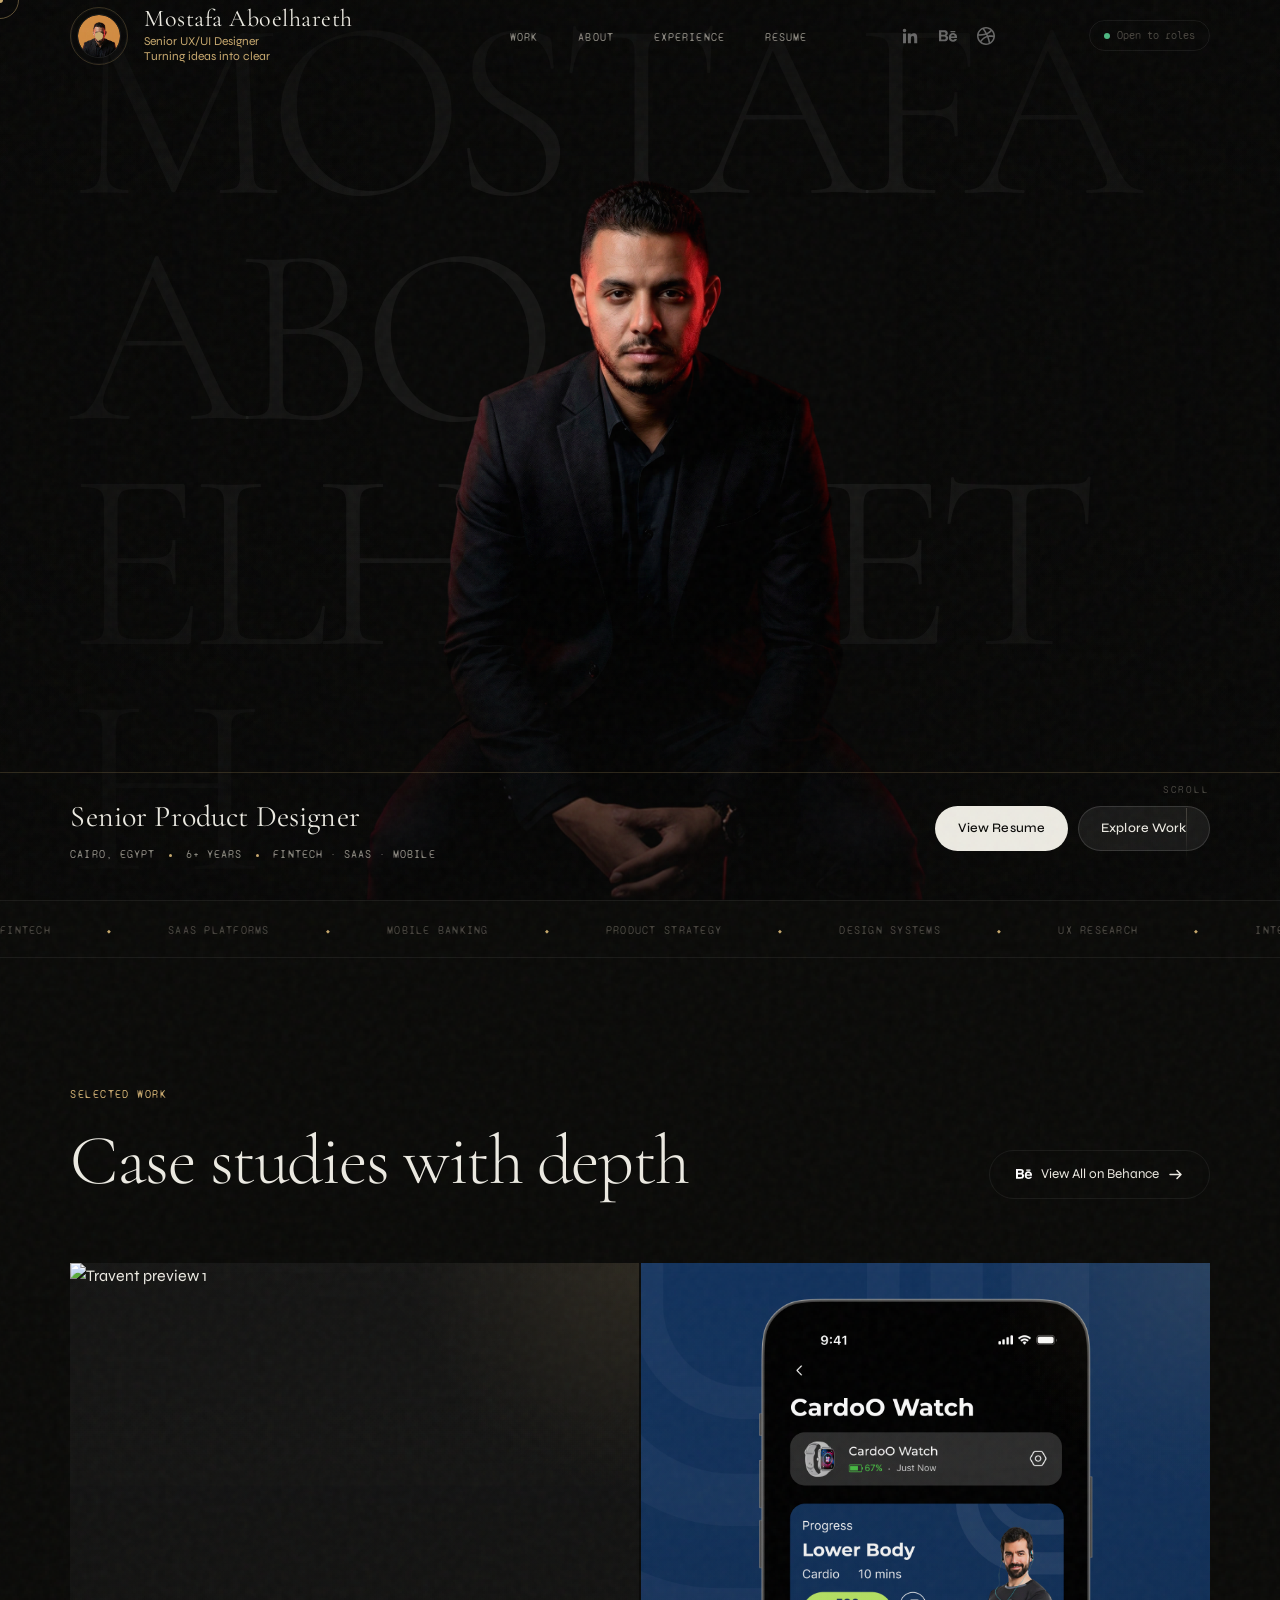
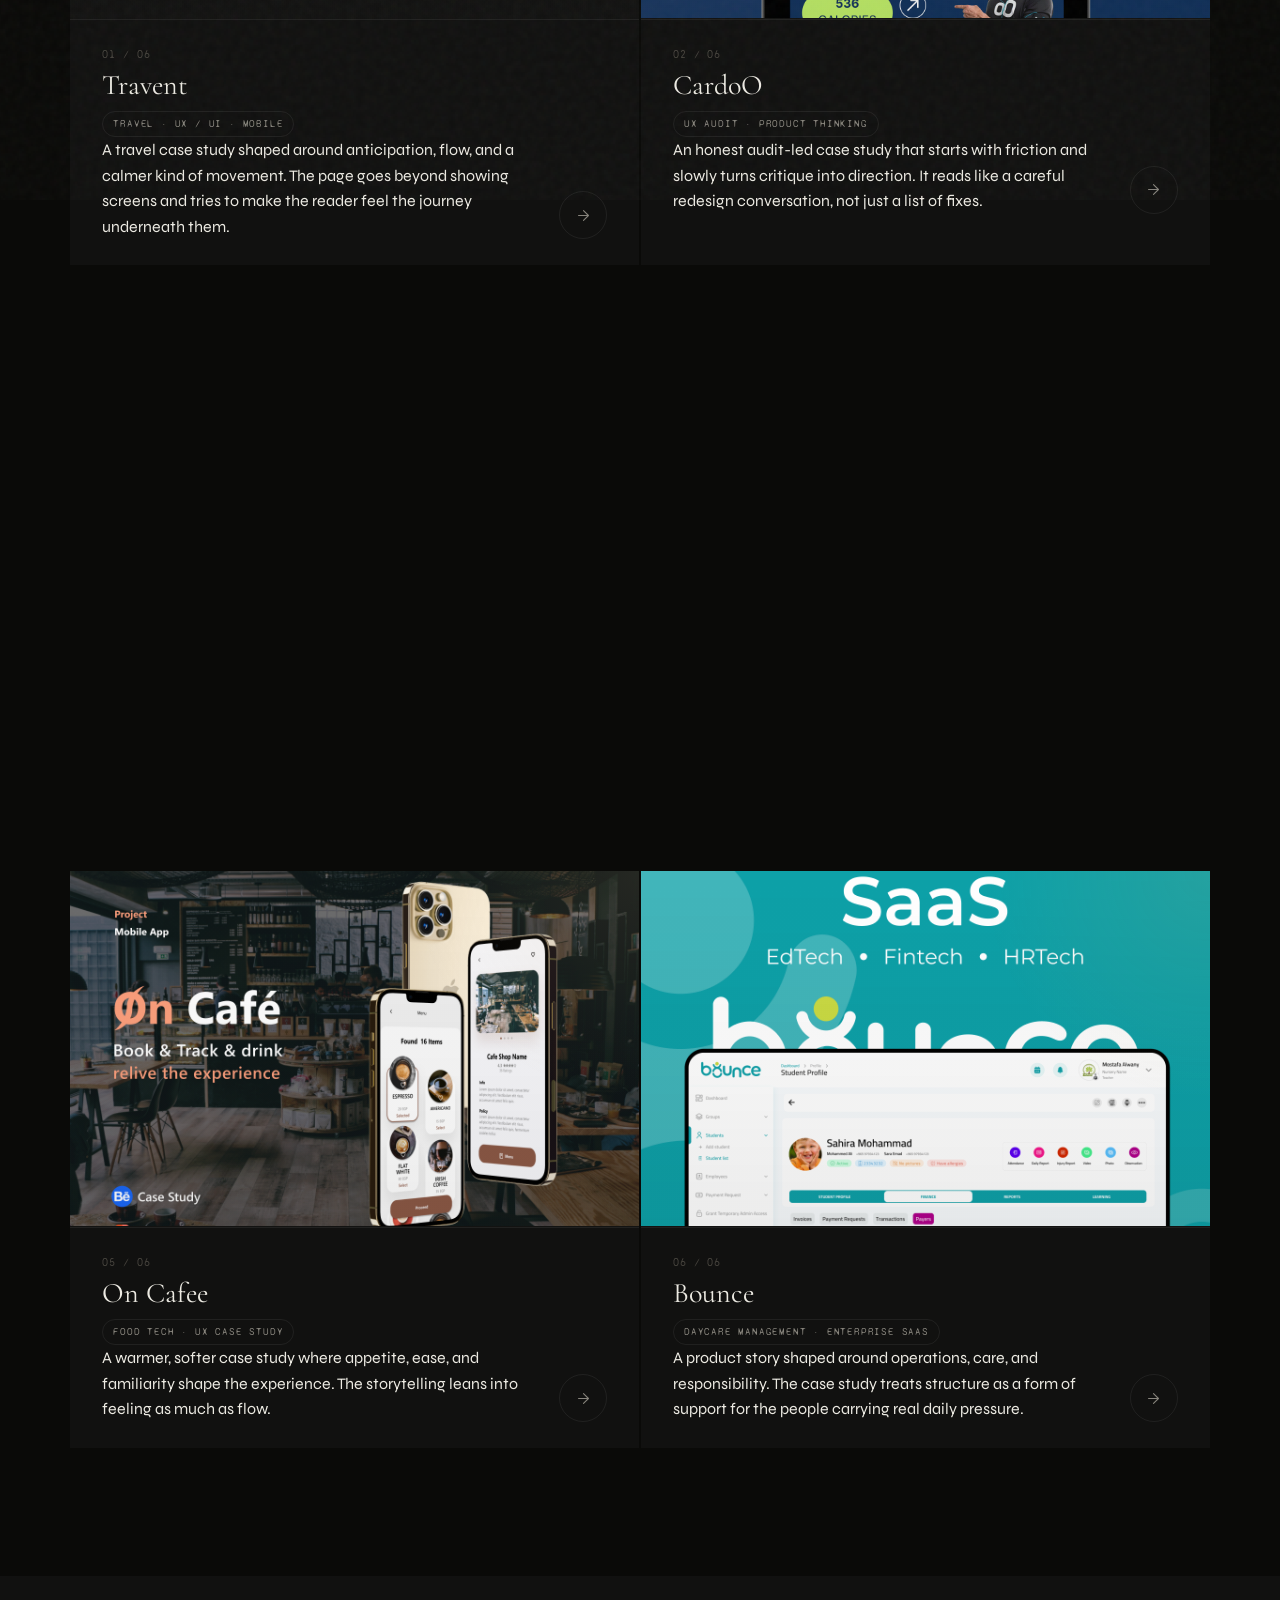
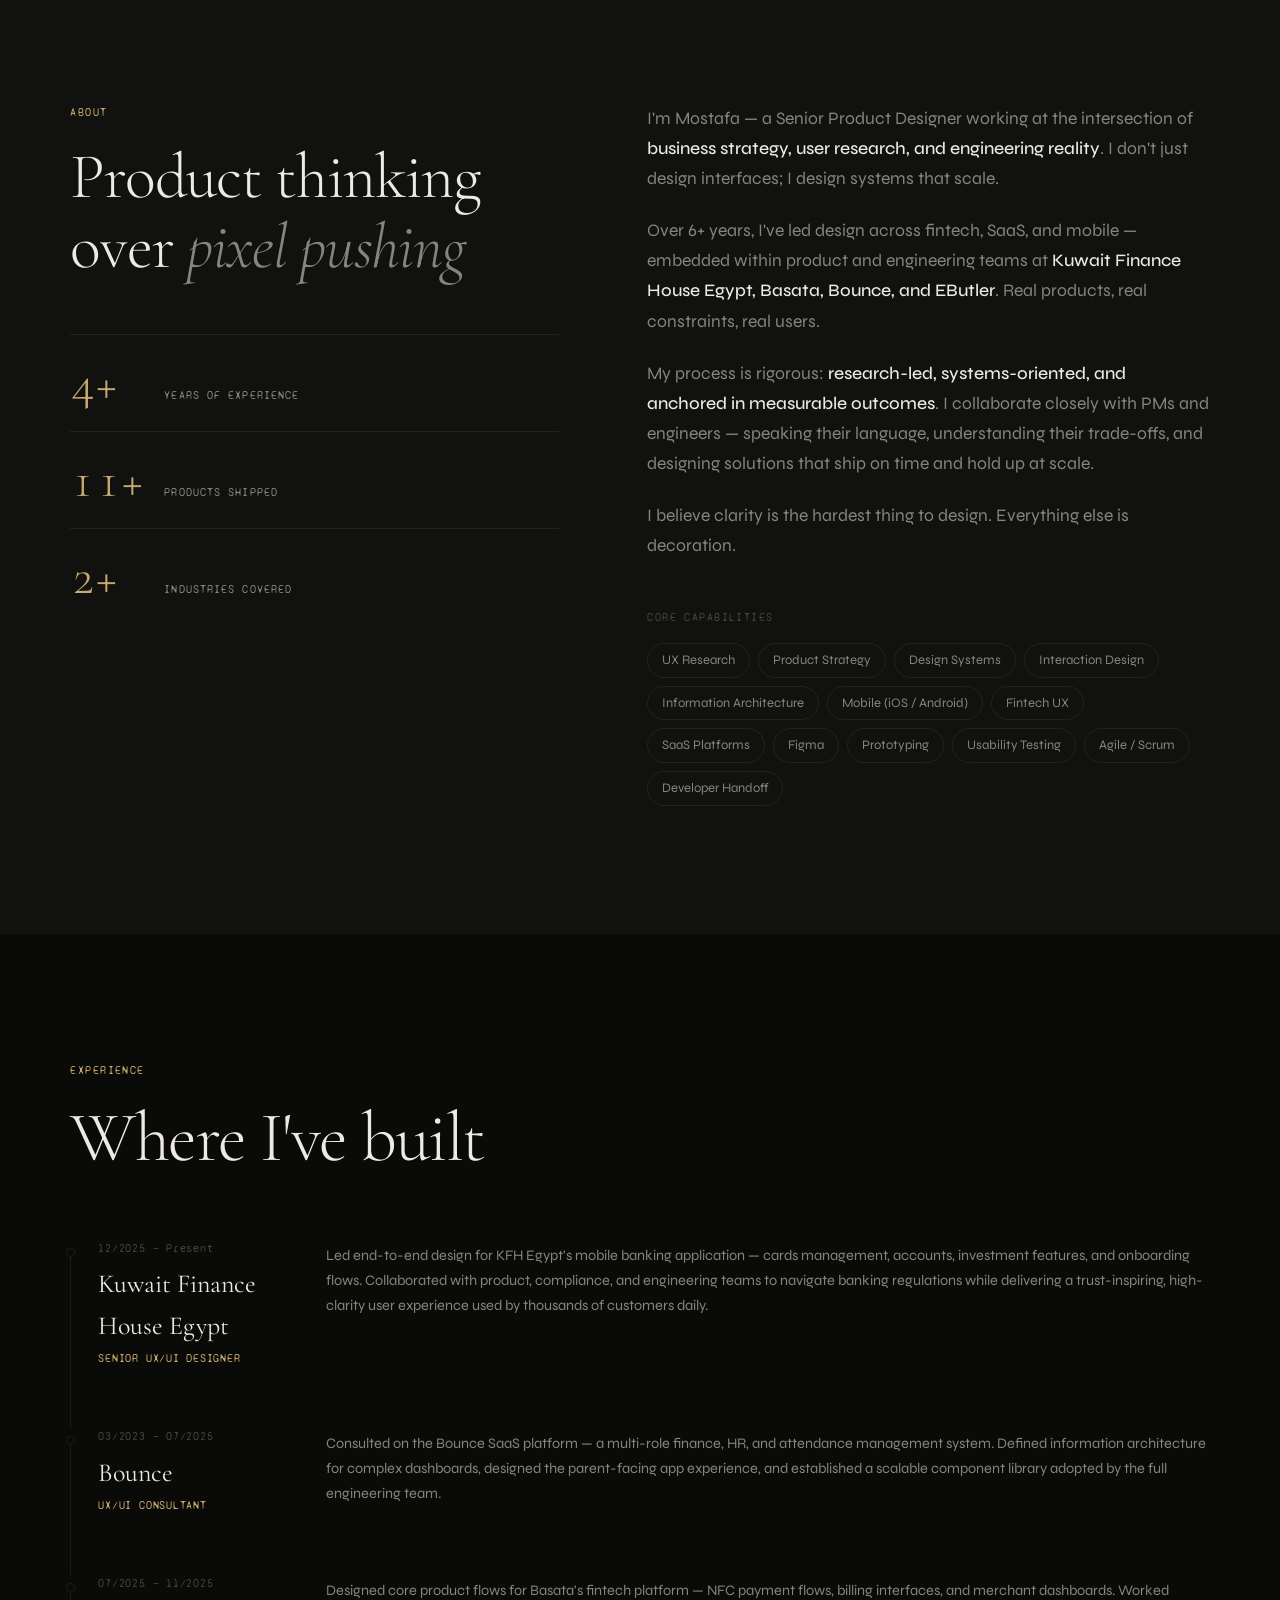
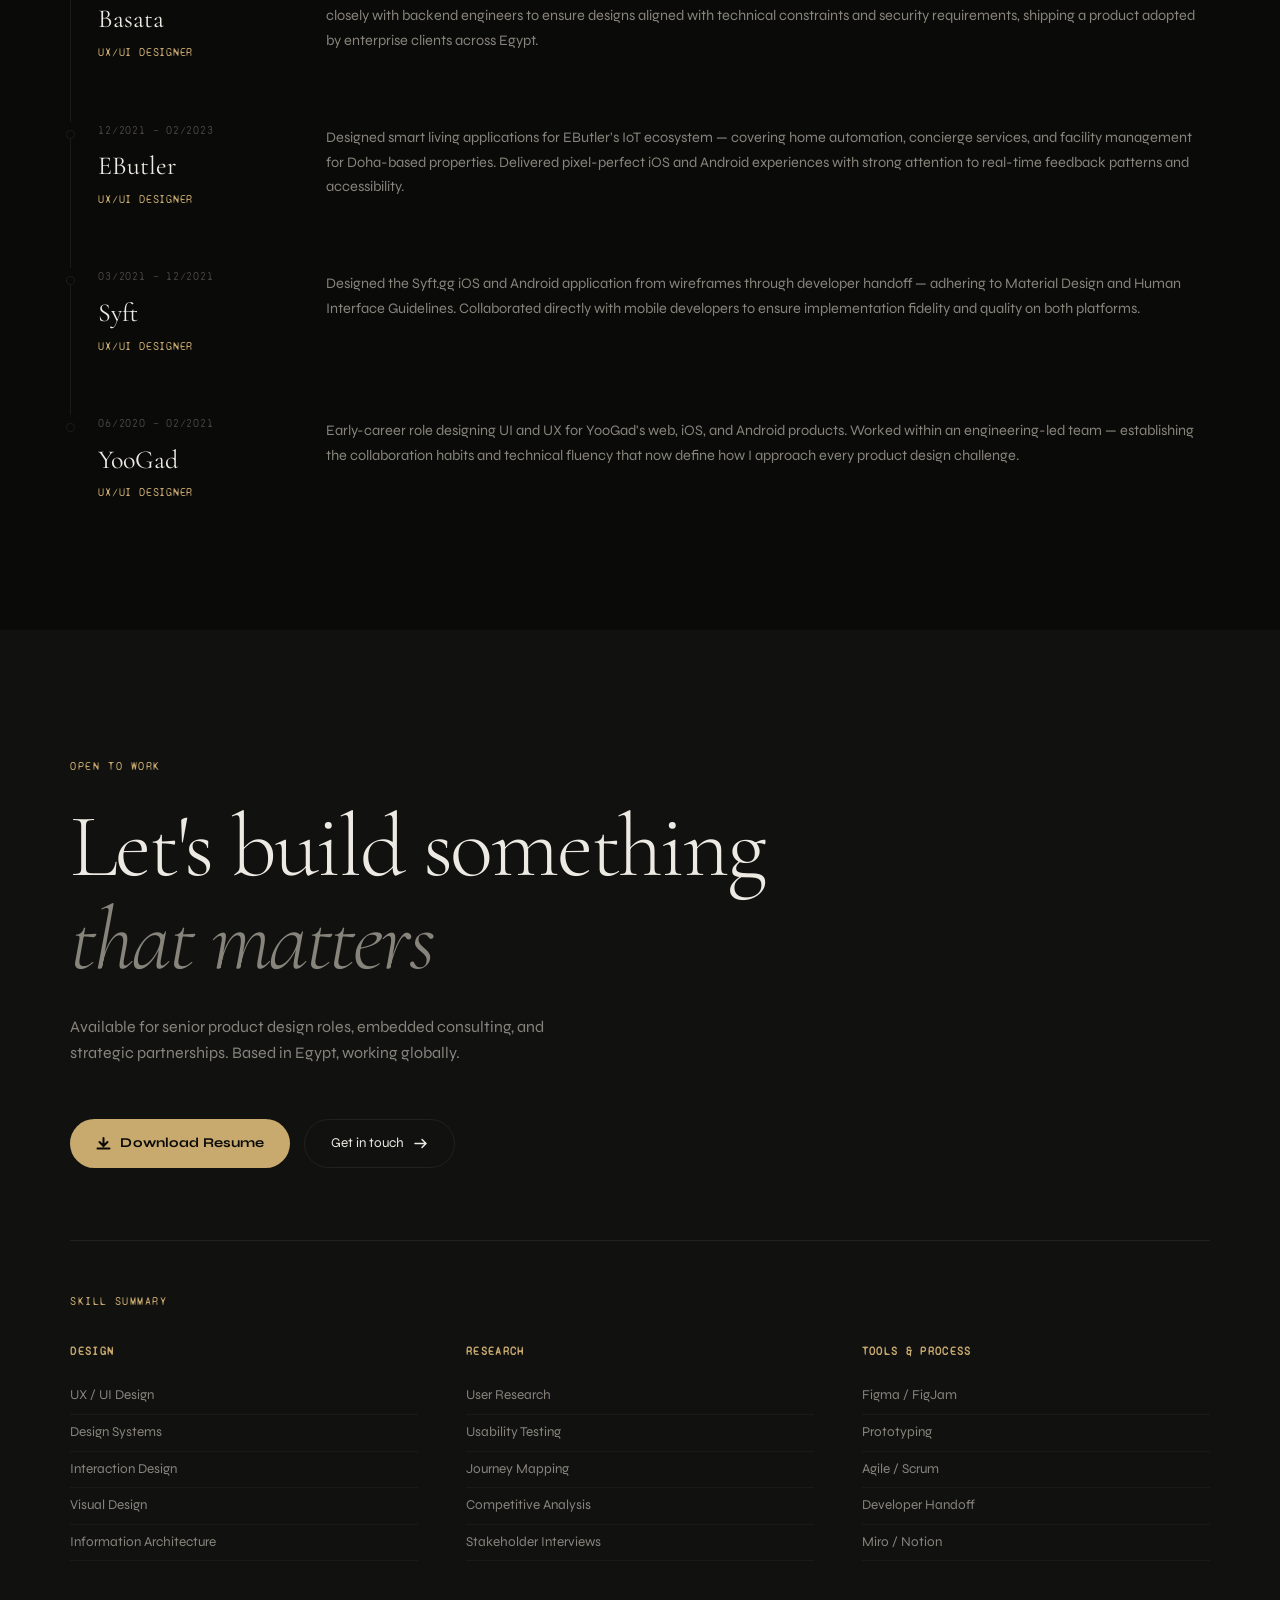
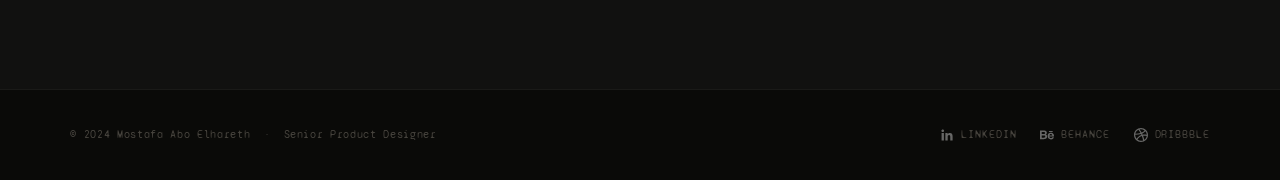
==== commit c4051be2: "Add favicon and apple touch icon" ====
--- a/index.html
+++ b/index.html
@@ -4,6 +4,8 @@
     <meta charset="UTF-8">
     <meta name="viewport" content="width=device-width, initial-scale=1.0">
     <title>Mostafa Abo Elhareth — Senior Product Designer</title>
+    <link rel="icon" type="image/png" href="assets/Image%20for%20header.png">
+    <link rel="apple-touch-icon" href="assets/Image%20for%20header.png">
     <meta name="description" content="Senior Product Designer with 6+ years across fintech, SaaS, and mobile platforms. Based in Egypt.">
     <link rel="preconnect" href="https://fonts.googleapis.com">
     <link rel="preconnect" href="https://fonts.gstatic.com" crossorigin>
